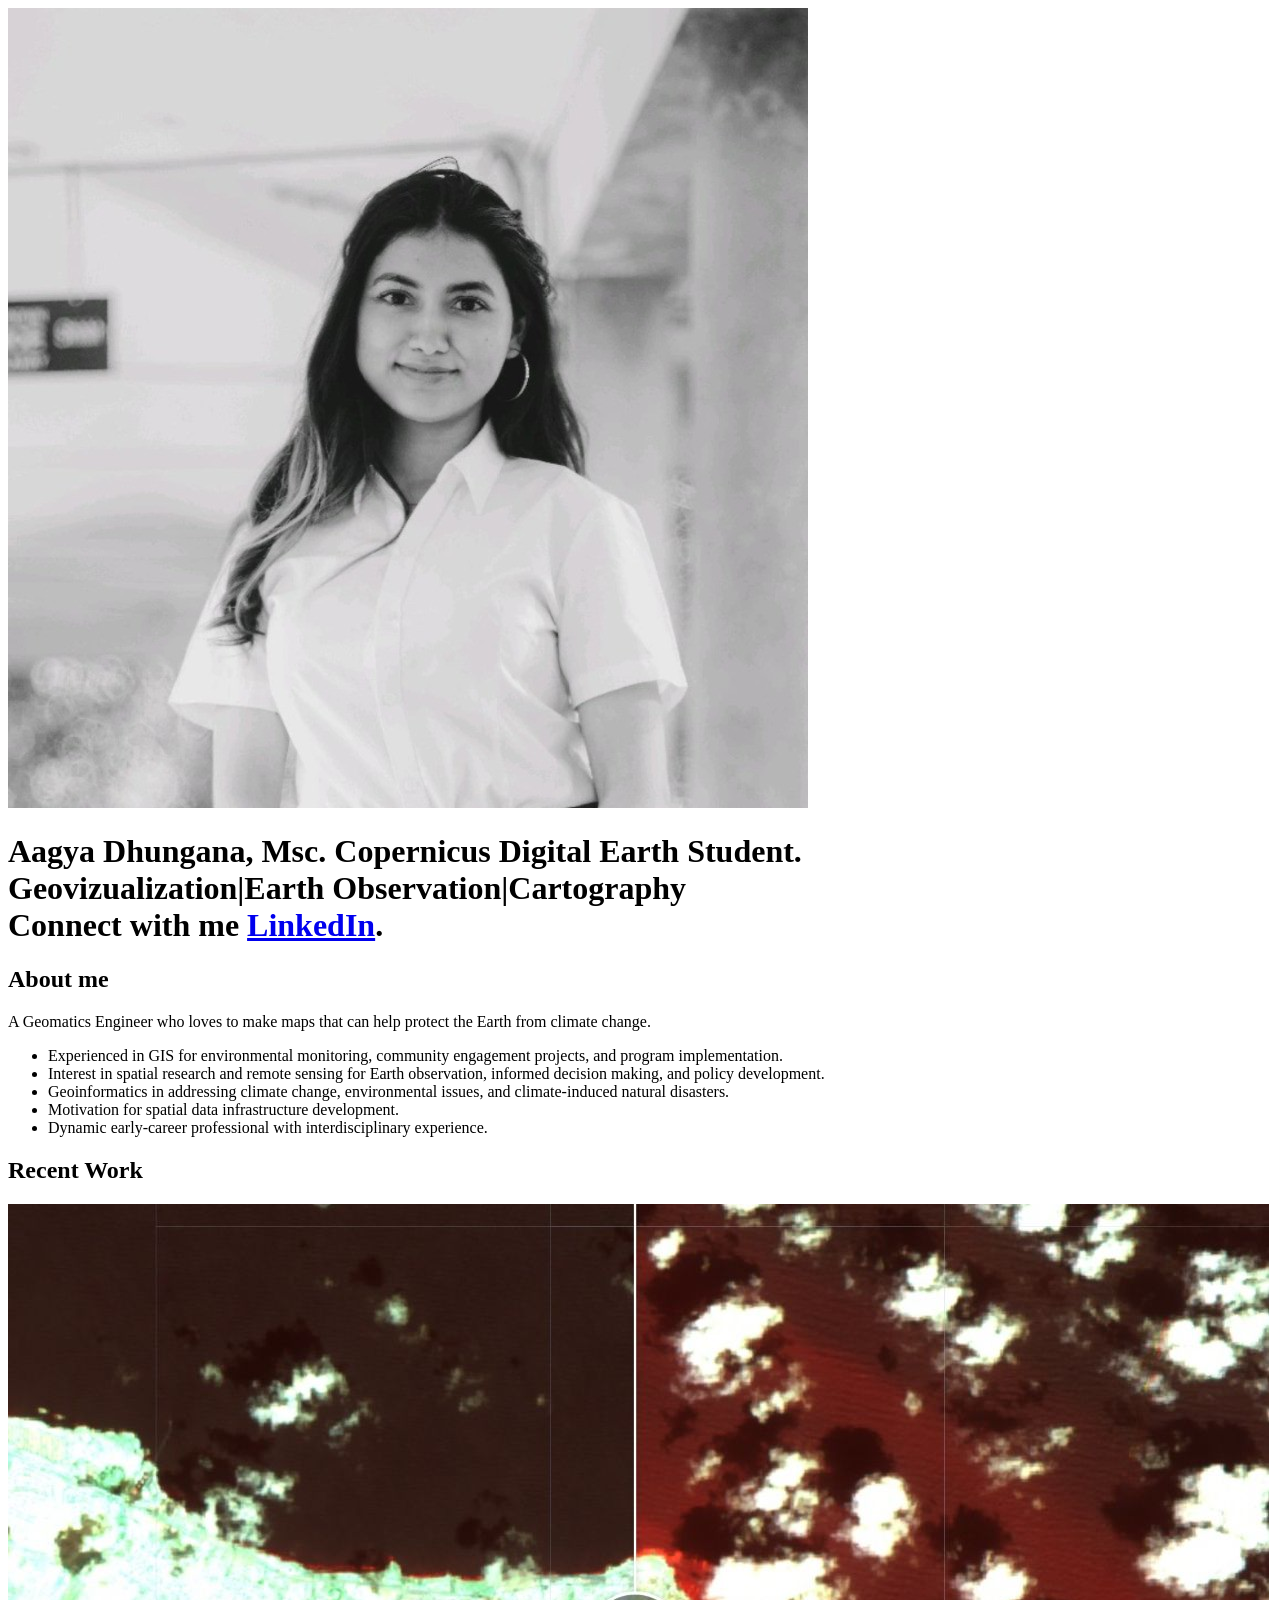
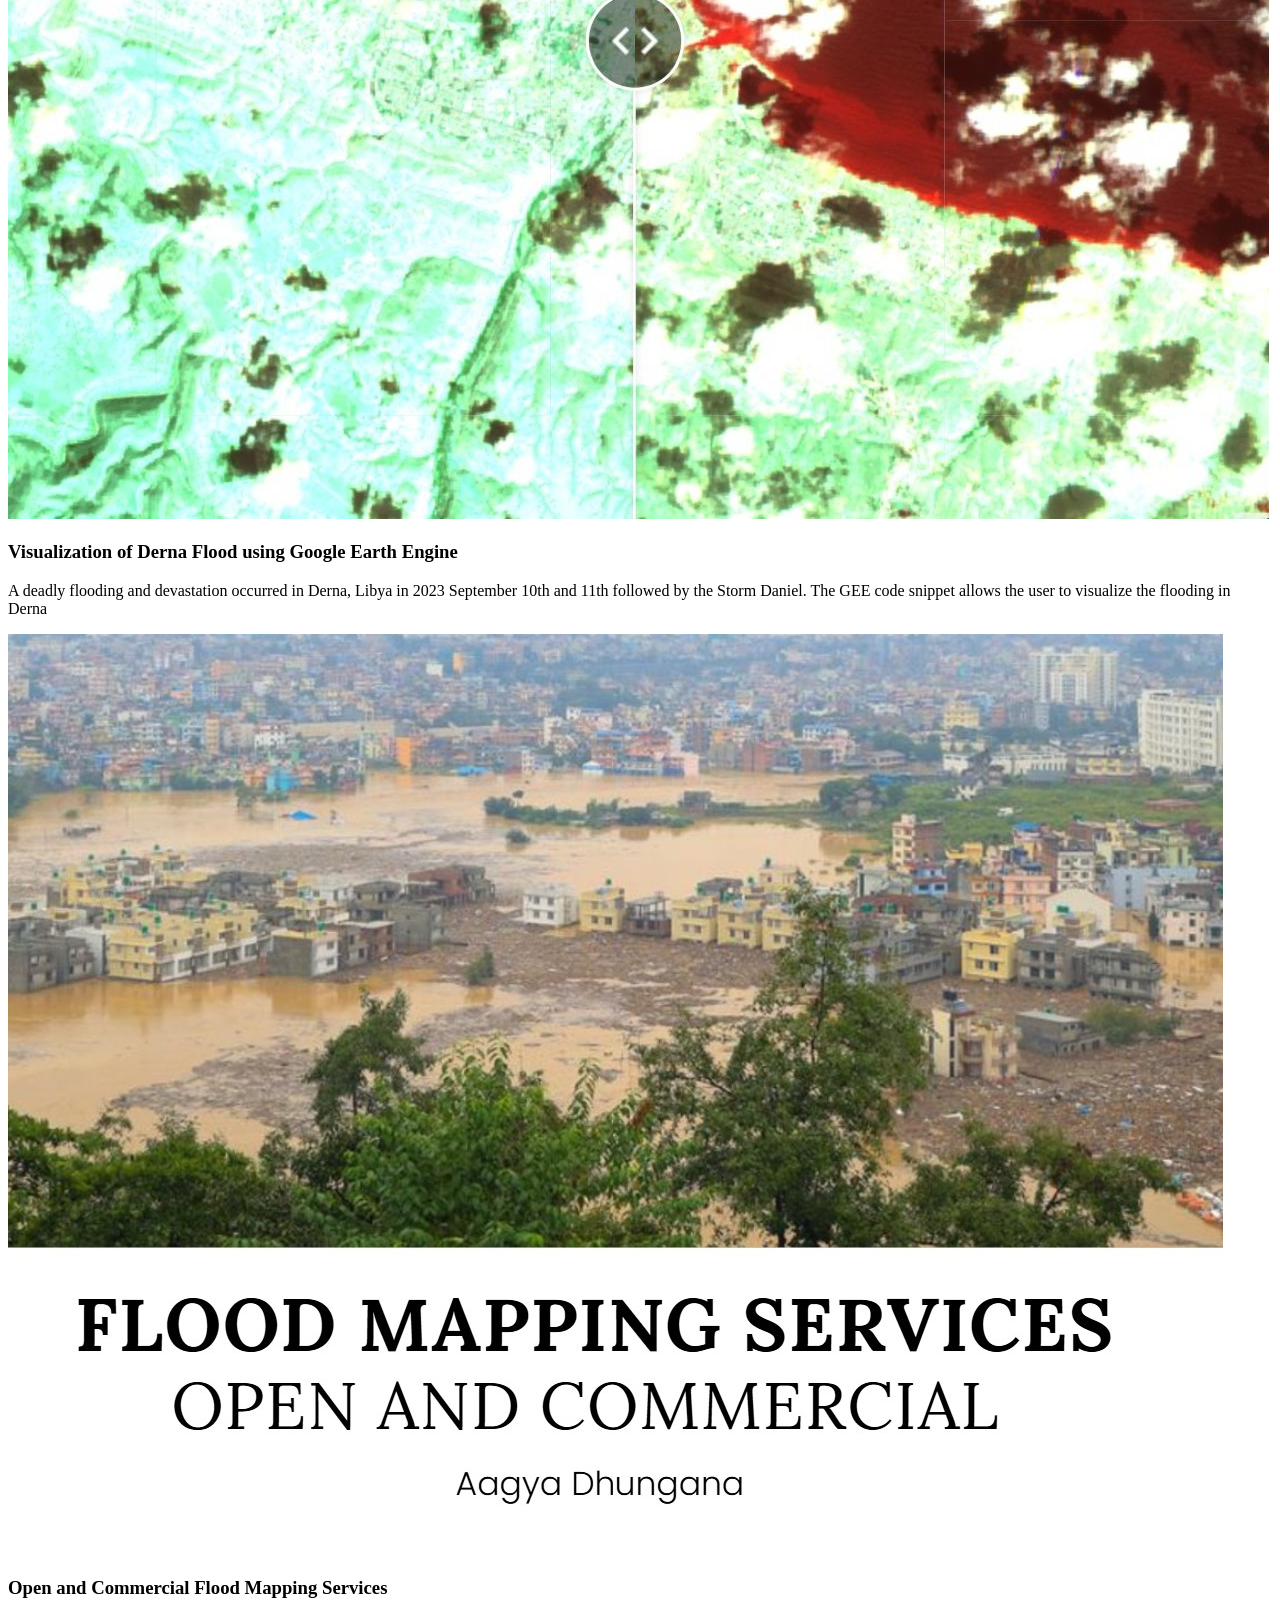
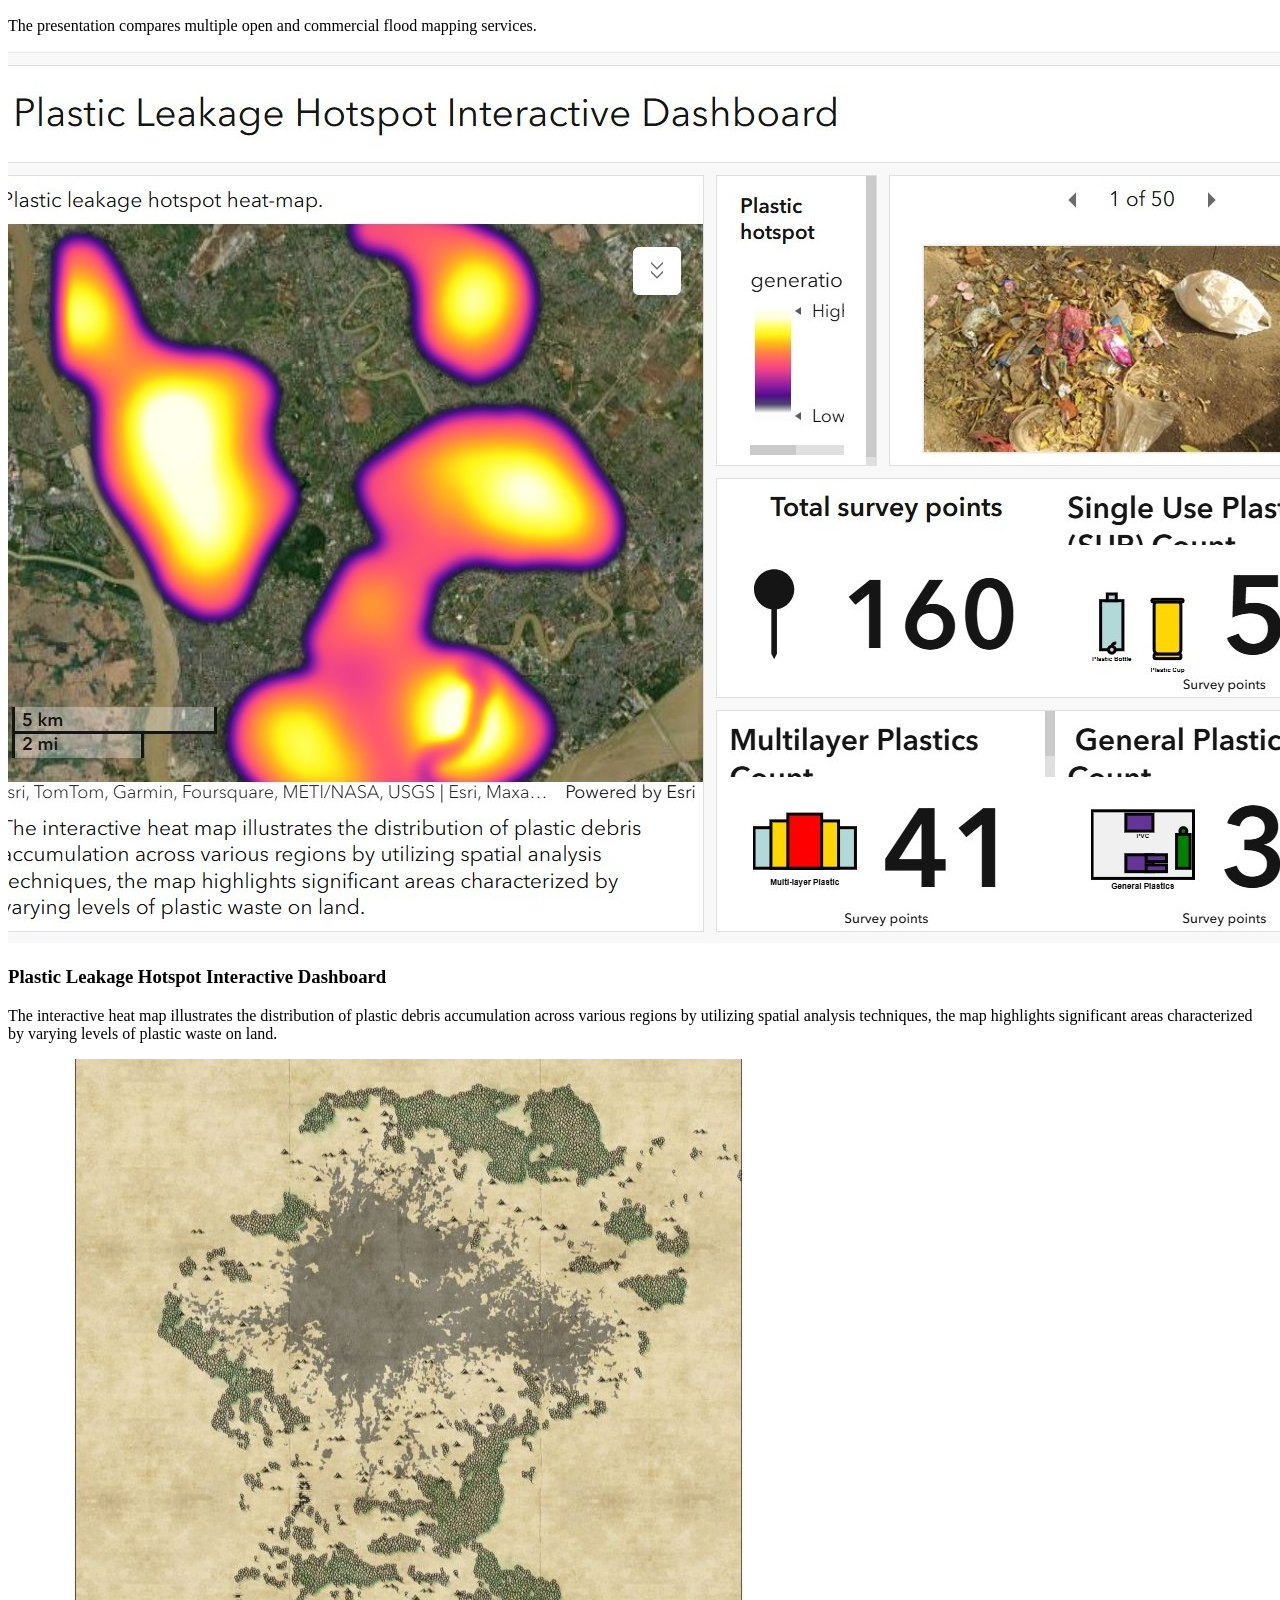
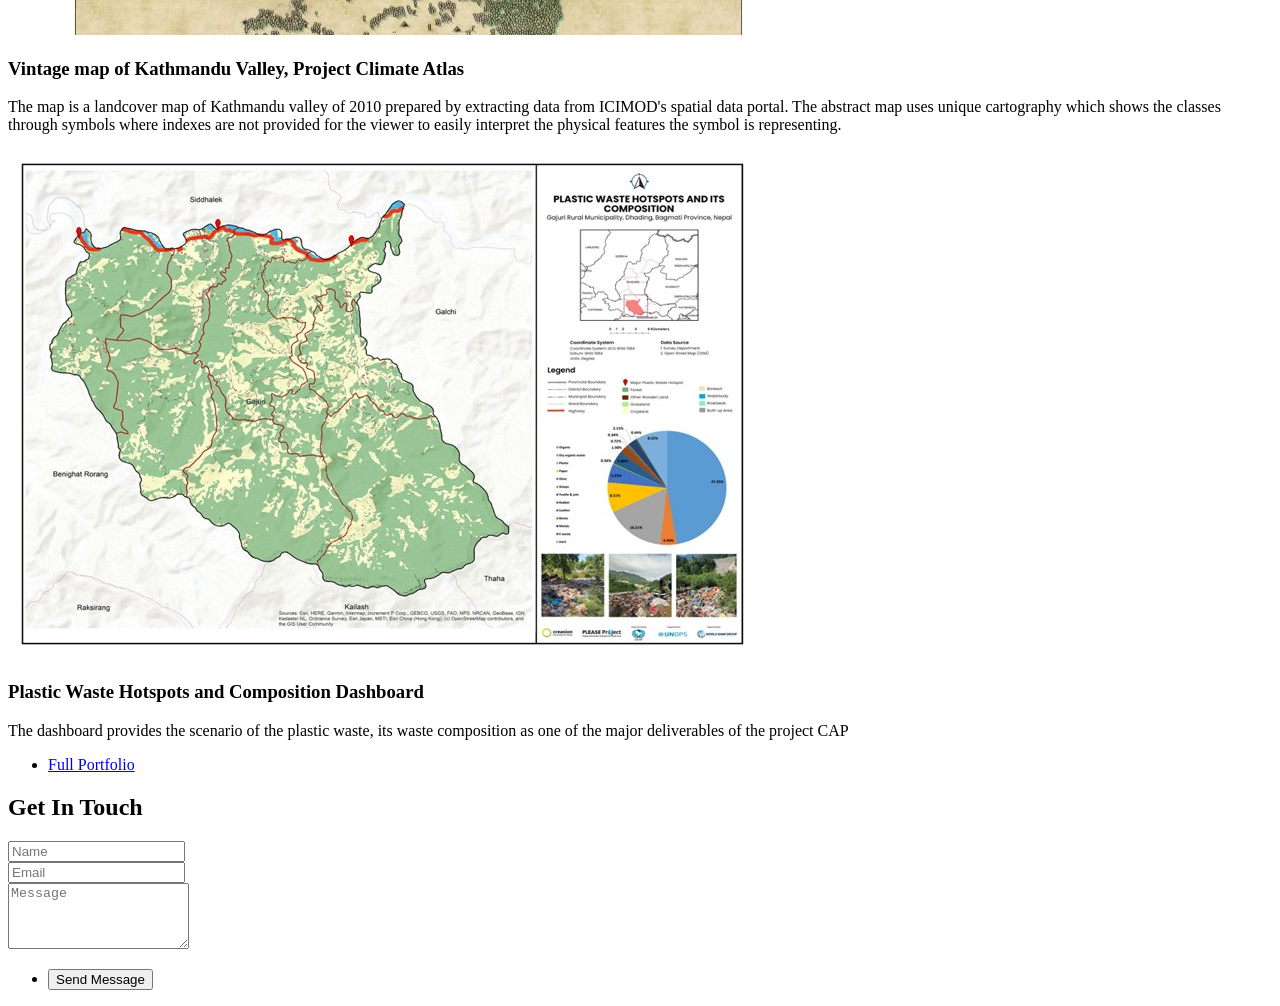
==== index.html @ 2b8caa98 "Add files via upload Initial Commit" ====
<!DOCTYPE HTML>
<!--
	Strata by HTML5 UP
	html5up.net | @ajlkn
	Free for personal and commercial use under the CCA 3.0 license (html5up.net/license)
-->
<html>
	<head>
		<title>Aagya Dhungana Portfolio</title>
		<meta charset="utf-8" />
		<meta name="viewport" content="width=device-width, initial-scale=1, user-scalable=no" />
		<link rel="stylesheet" href="assets/css/main.css" />
	</head>
	<body class="is-preload">

		<!-- Header -->
			<header id="header">
				<div class="inner">
					<a href="#" class="image avatar"><img src="images/aagya_photo_linkedin.jpg" alt="" /></a>
					<h1><strong>Aagya Dhungana</strong>, Msc. Copernicus Digital Earth Student.   <br />
					 Geovizualization|Earth Observation|Cartography                 <br />
					Connect with me <a href="https://www.linkedin.com/in/aagya-dhungana/"> LinkedIn</a>.</h1>
				</div>
			</header>

		<!-- Main -->
			<div id="main">

				<!-- One -->
					<section id="one">
						<header class="major">
							<h2>About me<br />
							  </h2>
						</header>
						<p>
    A Geomatics Engineer who loves to make maps that can help protect the Earth from climate change.
  </p>
  <ul>
    <li>Experienced in GIS for environmental monitoring, community engagement projects, and program implementation.</li>
    <li>Interest in spatial research and remote sensing for Earth observation, informed decision making, and policy development.</li>
    <li>Geoinformatics in addressing climate change, environmental issues, and climate-induced natural disasters.</li>
    <li>Motivation for spatial data infrastructure development.</li>
    <li>Dynamic early-career professional with interdisciplinary experience.</li>
  </ul>
					</section>

				<!-- Two -->
					<section id="two">
						<h2>Recent Work</h2>
						<div class="row">
							 <article class="col-6 col-12-xsmall work-item">
      <a href="https://aagyadh.users.earthengine.app/view/derna-flood"
         target="_blank"
         rel="noopener noreferrer"
         class="work-link">

        <img src="images/Derna.jpg" alt="Derna Flood Visualization"
             class="image fit thumb" />
</a>
								<h3>Visualization of Derna Flood using Google Earth Engine</h3>
								<p>A deadly flooding and devastation occurred in Derna, Libya in 2023 September 10th and
11th followed by the Storm Daniel. The GEE code snippet allows the user to visualize the 
flooding in Derna</p>
							</article>
							<article class="col-6 col-12-xsmall work-item">
								<a href="https://plusacat-my.sharepoint.com/:p:/r/personal/aagya_dhungana_stud_plus_ac_at/Documents/Presentation.pptx?d=w481ae1ea2d694575a226fa744e203f29&csf=1&web=1&e=TSlYCW"
         target="_blank"
         rel="noopener noreferrer"
         class="work-link">

        <img src="images/Flood_map.jpg" alt="Derna Flood Visualization"
             class="image fit thumb" />
</a>
								<h3>Open and Commercial Flood Mapping Services</h3>
								<p>The presentation compares multiple open and commercial flood mapping services.</p>
							</article>
							<article class="col-6 col-12-xsmall work-item">
								<a href="https://www.arcgis.com/apps/dashboards/e82f44261aa148168b314feda579a52e"
         target="_blank"
         rel="noopener noreferrer"
         class="work-link">

        <img src="images/PW_dashboard.jpg" alt="Derna Flood Visualization"
             class="image fit thumb" />
</a>
								<h3>Plastic Leakage Hotspot Interactive Dashboard</h3>
								<p>The interactive heat map illustrates the distribution of plastic debris accumulation across various regions by utilizing spatial analysis techniques, the map highlights significant areas characterized by varying levels of plastic waste on land.</p>
							</article>
							<article class="col-6 col-12-xsmall work-item">
								<a href="https://www.urfieldlab.com/UR2024/vintage-map-of-kathmandu-valley-project-climate-atlas"
         target="_blank"
         rel="noopener noreferrer"
         class="work-link">

        <img src="images/Vintage_map.jpg" alt="Derna Flood Visualization"
             class="image fit thumb" />
</a>
								<h3>Vintage map of Kathmandu Valley, Project Climate Atlas</h3>
								<p>The map is a landcover map of Kathmandu valley of 2010 prepared by extracting data from ICIMOD's spatial data portal. The abstract map uses unique cartography which shows the classes through symbols where indexes are not provided for the viewer to easily interpret the physical features the symbol is representing.</p>
						</article>
							<article class="col-6 col-12-xsmall work-item">
								<a href="https://projectcap.creasion.org/real-time-data"
         target="_blank"
         rel="noopener noreferrer"
         class="work-link">

        <img src="images/Plasticwaste_map.jpg" alt="Derna Flood Visualization"
             class="image fit thumb" />
</a>
								<h3>Plastic Waste Hotspots and Composition Dashboard</h3>
								<p>The dashboard provides the scenario of the plastic waste, its waste composition as one of the major deliverables of the project CAP</p>
							</article>
						</div>
						<ul class="actions">
							<li><a href="#" class="button">Full Portfolio</a></li>
						</ul>
					</section>

				<!-- Three -->
					<section id="three">
						<h2>Get In Touch</h2>
						<p></p>
						<div class="row">
							<div class="col-8 col-12-small">
								<form method="post" action="#">
									<div class="row gtr-uniform gtr-50">
										<div class="col-6 col-12-xsmall"><input type="text" name="name" id="name" placeholder="Name" /></div>
										<div class="col-6 col-12-xsmall"><input type="email" name="email" id="email" placeholder="Email" /></div>
										<div class="col-12"><textarea name="message" id="message" placeholder="Message" rows="4"></textarea></div>
									</div>
								</form>
								<ul class="actions">
									<li><input type="submit" value="Send Message" /></li>
								</ul>
							</div>
							<!--<div class="col-4 col-12-small">
								<ul class="labeled-icons">
									<li>
										<h3 class="icon solid fa-home"><span class="label">Address</span></h3>
										1234 Somewhere Rd.<br />
										Nashville, TN 00000<br />
										United States
									</li>
									<li>
										<h3 class="icon solid fa-mobile-alt"><span class="label">Phone</span></h3>
										000-000-0000
									</li>
									<li>
										<h3 class="icon solid fa-envelope"><span class="label">Email</span></h3>
										<a href="#">hello@untitled.tld</a>
									</li>
								</ul>
							</div>-->
						</div>
					</section>

				<!-- Four -->
				<!--
					<section id="four">
						<h2>Elements</h2>

						<section>
							<h4>Text</h4>
							<p>This is <b>bold</b> and this is <strong>strong</strong>. This is <i>italic</i> and this is <em>emphasized</em>.
							This is <sup>superscript</sup> text and this is <sub>subscript</sub> text.
							This is <u>underlined</u> and this is code: <code>for (;;) { ... }</code>. Finally, <a href="#">this is a link</a>.</p>
							<hr />
							<header>
								<h4>Heading with a Subtitle</h4>
								<p>Lorem ipsum dolor sit amet nullam id egestas urna aliquam</p>
							</header>
							<p>Nunc lacinia ante nunc ac lobortis. Interdum adipiscing gravida odio porttitor sem non mi integer non faucibus ornare mi ut ante amet placerat aliquet. Volutpat eu sed ante lacinia sapien lorem accumsan varius montes viverra nibh in adipiscing blandit tempus accumsan.</p>
							<header>
								<h5>Heading with a Subtitle</h5>
								<p>Lorem ipsum dolor sit amet nullam id egestas urna aliquam</p>
							</header>
							<p>Nunc lacinia ante nunc ac lobortis. Interdum adipiscing gravida odio porttitor sem non mi integer non faucibus ornare mi ut ante amet placerat aliquet. Volutpat eu sed ante lacinia sapien lorem accumsan varius montes viverra nibh in adipiscing blandit tempus accumsan.</p>
							<hr />
							<h2>Heading Level 2</h2>
							<h3>Heading Level 3</h3>
							<h4>Heading Level 4</h4>
							<h5>Heading Level 5</h5>
							<h6>Heading Level 6</h6>
							<hr />
							<h5>Blockquote</h5>
							<blockquote>Fringilla nisl. Donec accumsan interdum nisi, quis tincidunt felis sagittis eget tempus euismod. Vestibulum ante ipsum primis in faucibus vestibulum. Blandit adipiscing eu felis iaculis volutpat ac adipiscing accumsan faucibus. Vestibulum ante ipsum primis in faucibus lorem ipsum dolor sit amet nullam adipiscing eu felis.</blockquote>
							<h5>Preformatted</h5>
							<pre><code>i = 0;

while (!deck.isInOrder()) {
print 'Iteration ' + i;
deck.shuffle();
i++;
}

print 'It took ' + i + ' iterations to sort the deck.';</code></pre>
						</section>

						<section>
							<h4>Lists</h4>
							<div class="row">
								<div class="col-6 col-12-xsmall">
									<h5>Unordered</h5>
									<ul>
										<li>Dolor pulvinar etiam magna etiam.</li>
										<li>Sagittis adipiscing lorem eleifend.</li>
										<li>Felis enim feugiat dolore viverra.</li>
									</ul>
									<h5>Alternate</h5>
									<ul class="alt">
										<li>Dolor pulvinar etiam magna etiam.</li>
										<li>Sagittis adipiscing lorem eleifend.</li>
										<li>Felis enim feugiat dolore viverra.</li>
									</ul>
								</div>
								<div class="col-6 col-12-xsmall">
									<h5>Ordered</h5>
									<ol>
										<li>Dolor pulvinar etiam magna etiam.</li>
										<li>Etiam vel felis at lorem sed viverra.</li>
										<li>Felis enim feugiat dolore viverra.</li>
										<li>Dolor pulvinar etiam magna etiam.</li>
										<li>Etiam vel felis at lorem sed viverra.</li>
										<li>Felis enim feugiat dolore viverra.</li>
									</ol>
									<h5>Icons</h5>
									<ul class="icons">
										<li><a href="#" class="icon brands fa-twitter"><span class="label">Twitter</span></a></li>
										<li><a href="#" class="icon brands fa-facebook-f"><span class="label">Facebook</span></a></li>
										<li><a href="#" class="icon brands fa-instagram"><span class="label">Instagram</span></a></li>
										<li><a href="#" class="icon brands fa-github"><span class="label">Github</span></a></li>
										<li><a href="#" class="icon brands fa-dribbble"><span class="label">Dribbble</span></a></li>
										<li><a href="#" class="icon brands fa-tumblr"><span class="label">Tumblr</span></a></li>
									</ul>
								</div>
							</div>
							<h5>Actions</h5>
							<ul class="actions">
								<li><a href="#" class="button primary">Default</a></li>
								<li><a href="#" class="button">Default</a></li>
							</ul>
							<ul class="actions small">
								<li><a href="#" class="button primary small">Small</a></li>
								<li><a href="#" class="button small">Small</a></li>
							</ul>
							<div class="row">
								<div class="col-6 col-12-small">
									<ul class="actions stacked">
										<li><a href="#" class="button primary">Default</a></li>
										<li><a href="#" class="button">Default</a></li>
									</ul>
								</div>
								<div class="col-6 col-12-small">
									<ul class="actions stacked">
										<li><a href="#" class="button primary small">Small</a></li>
										<li><a href="#" class="button small">Small</a></li>
									</ul>
								</div>
								<div class="col-6 col-12-small">
									<ul class="actions stacked">
										<li><a href="#" class="button primary fit">Default</a></li>
										<li><a href="#" class="button fit">Default</a></li>
									</ul>
								</div>
								<div class="col-6 col-12-small">
									<ul class="actions stacked">
										<li><a href="#" class="button primary small fit">Small</a></li>
										<li><a href="#" class="button small fit">Small</a></li>
									</ul>
								</div>
							</div>
						</section>

						<section>
							<h4>Table</h4>
							<h5>Default</h5>
							<div class="table-wrapper">
								<table>
									<thead>
										<tr>
											<th>Name</th>
											<th>Description</th>
											<th>Price</th>
										</tr>
									</thead>
									<tbody>
										<tr>
											<td>Item One</td>
											<td>Ante turpis integer aliquet porttitor.</td>
											<td>29.99</td>
										</tr>
										<tr>
											<td>Item Two</td>
											<td>Vis ac commodo adipiscing arcu aliquet.</td>
											<td>19.99</td>
										</tr>
										<tr>
											<td>Item Three</td>
											<td> Morbi faucibus arcu accumsan lorem.</td>
											<td>29.99</td>
										</tr>
										<tr>
											<td>Item Four</td>
											<td>Vitae integer tempus condimentum.</td>
											<td>19.99</td>
										</tr>
										<tr>
											<td>Item Five</td>
											<td>Ante turpis integer aliquet porttitor.</td>
											<td>29.99</td>
										</tr>
									</tbody>
									<tfoot>
										<tr>
											<td colspan="2"></td>
											<td>100.00</td>
										</tr>
									</tfoot>
								</table>
							</div>

							<h5>Alternate</h5>
							<div class="table-wrapper">
								<table class="alt">
									<thead>
										<tr>
											<th>Name</th>
											<th>Description</th>
											<th>Price</th>
										</tr>
									</thead>
									<tbody>
										<tr>
											<td>Item One</td>
											<td>Ante turpis integer aliquet porttitor.</td>
											<td>29.99</td>
										</tr>
										<tr>
											<td>Item Two</td>
											<td>Vis ac commodo adipiscing arcu aliquet.</td>
											<td>19.99</td>
										</tr>
										<tr>
											<td>Item Three</td>
											<td> Morbi faucibus arcu accumsan lorem.</td>
											<td>29.99</td>
										</tr>
										<tr>
											<td>Item Four</td>
											<td>Vitae integer tempus condimentum.</td>
											<td>19.99</td>
										</tr>
										<tr>
											<td>Item Five</td>
											<td>Ante turpis integer aliquet porttitor.</td>
											<td>29.99</td>
										</tr>
									</tbody>
									<tfoot>
										<tr>
											<td colspan="2"></td>
											<td>100.00</td>
										</tr>
									</tfoot>
								</table>
							</div>
						</section>

						<section>
							<h4>Buttons</h4>
							<ul class="actions">
								<li><a href="#" class="button primary">Primary</a></li>
								<li><a href="#" class="button">Default</a></li>
							</ul>
							<ul class="actions">
								<li><a href="#" class="button large">Large</a></li>
								<li><a href="#" class="button">Default</a></li>
								<li><a href="#" class="button small">Small</a></li>
							</ul>
							<ul class="actions fit">
								<li><a href="#" class="button primary fit">Fit</a></li>
								<li><a href="#" class="button fit">Fit</a></li>
							</ul>
							<ul class="actions fit small">
								<li><a href="#" class="button primary fit small">Fit + Small</a></li>
								<li><a href="#" class="button fit small">Fit + Small</a></li>
							</ul>
							<ul class="actions">
								<li><a href="#" class="button primary icon solid fa-download">Icon</a></li>
								<li><a href="#" class="button icon solid fa-download">Icon</a></li>
							</ul>
							<ul class="actions">
								<li><span class="button primary disabled">Primary</span></li>
								<li><span class="button disabled">Default</span></li>
							</ul>
						</section>

						<section>
							<h4>Form</h4>
							<form method="post" action="#">
								<div class="row gtr-uniform gtr-50">
									<div class="col-6 col-12-xsmall">
										<input type="text" name="demo-name" id="demo-name" value="" placeholder="Name" />
									</div>
									<div class="col-6 col-12-xsmall">
										<input type="email" name="demo-email" id="demo-email" value="" placeholder="Email" />
									</div>
									<div class="col-12">
										<select name="demo-category" id="demo-category">
											<option value="">- Category -</option>
											<option value="1">Manufacturing</option>
											<option value="1">Shipping</option>
											<option value="1">Administration</option>
											<option value="1">Human Resources</option>
										</select>
									</div>
									<div class="col-4 col-12-small">
										<input type="radio" id="demo-priority-low" name="demo-priority" checked>
										<label for="demo-priority-low">Low Priority</label>
									</div>
									<div class="col-4 col-12-small">
										<input type="radio" id="demo-priority-normal" name="demo-priority">
										<label for="demo-priority-normal">Normal Priority</label>
									</div>
									<div class="col-4 col-12-small">
										<input type="radio" id="demo-priority-high" name="demo-priority">
										<label for="demo-priority-high">High Priority</label>
									</div>
									<div class="col-6 col-12-small">
										<input type="checkbox" id="demo-copy" name="demo-copy">
										<label for="demo-copy">Email me a copy of this message</label>
									</div>
									<div class="col-6 col-12-small">
										<input type="checkbox" id="demo-human" name="demo-human" checked>
										<label for="demo-human">I am a human and not a robot</label>
									</div>
									<div class="col-12">
										<textarea name="demo-message" id="demo-message" placeholder="Enter your message" rows="6"></textarea>
									</div>
									<div class="col-12">
										<ul class="actions">
											<li><input type="submit" value="Send Message" class="primary" /></li>
											<li><input type="reset" value="Reset" /></li>
										</ul>
									</div>
								</div>
							</form>
						</section>

						<section>
							<h4>Image</h4>
							<h5>Fit</h5>
							<div class="box alt">
								<div class="row gtr-50 gtr-uniform">
									<div class="col-12"><span class="image fit"><img src="images/fulls/05.jpg" alt="" /></span></div>
									<div class="col-4"><span class="image fit"><img src="images/thumbs/01.jpg" alt="" /></span></div>
									<div class="col-4"><span class="image fit"><img src="images/thumbs/02.jpg" alt="" /></span></div>
									<div class="col-4"><span class="image fit"><img src="images/thumbs/03.jpg" alt="" /></span></div>
									<div class="col-4"><span class="image fit"><img src="images/thumbs/04.jpg" alt="" /></span></div>
									<div class="col-4"><span class="image fit"><img src="images/thumbs/05.jpg" alt="" /></span></div>
									<div class="col-4"><span class="image fit"><img src="images/thumbs/06.jpg" alt="" /></span></div>
									<div class="col-4"><span class="image fit"><img src="images/thumbs/03.jpg" alt="" /></span></div>
									<div class="col-4"><span class="image fit"><img src="images/thumbs/02.jpg" alt="" /></span></div>
									<div class="col-4"><span class="image fit"><img src="images/thumbs/01.jpg" alt="" /></span></div>
								</div>
							</div>
							<h5>Left &amp; Right</h5>
							<p><span class="image left"><img src="images/avatar.jpg" alt="" /></span>Fringilla nisl. Donec accumsan interdum nisi, quis tincidunt felis sagittis eget. tempus euismod. Vestibulum ante ipsum primis in faucibus vestibulum. Blandit adipiscing eu felis iaculis volutpat ac adipiscing accumsan eu faucibus. Integer ac pellentesque praesent tincidunt felis sagittis eget. tempus euismod. Vestibulum ante ipsum primis in faucibus vestibulum. Blandit adipiscing eu felis iaculis volutpat ac adipiscing accumsan eu faucibus. Integer ac pellentesque praesent. Donec accumsan interdum nisi, quis tincidunt felis sagittis eget. tempus euismod. Vestibulum ante ipsum primis in faucibus vestibulum. Blandit adipiscing eu felis iaculis volutpat ac adipiscing accumsan eu faucibus. Integer ac pellentesque praesent tincidunt felis sagittis eget. tempus euismod. Vestibulum ante ipsum primis in faucibus vestibulum. Blandit adipiscing eu felis iaculis volutpat ac adipiscing accumsan eu faucibus. Integer ac pellentesque praesent.</p>
							<p><span class="image right"><img src="images/avatar.jpg" alt="" /></span>Fringilla nisl. Donec accumsan interdum nisi, quis tincidunt felis sagittis eget. tempus euismod. Vestibulum ante ipsum primis in faucibus vestibulum. Blandit adipiscing eu felis iaculis volutpat ac adipiscing accumsan eu faucibus. Integer ac pellentesque praesent tincidunt felis sagittis eget. tempus euismod. Vestibulum ante ipsum primis in faucibus vestibulum. Blandit adipiscing eu felis iaculis volutpat ac adipiscing accumsan eu faucibus. Integer ac pellentesque praesent. Donec accumsan interdum nisi, quis tincidunt felis sagittis eget. tempus euismod. Vestibulum ante ipsum primis in faucibus vestibulum. Blandit adipiscing eu felis iaculis volutpat ac adipiscing accumsan eu faucibus. Integer ac pellentesque praesent tincidunt felis sagittis eget. tempus euismod. Vestibulum ante ipsum primis in faucibus vestibulum. Blandit adipiscing eu felis iaculis volutpat ac adipiscing accumsan eu faucibus. Integer ac pellentesque praesent.</p>
						</section>

					</section>
				-->

			</div>

		<!-- Footer 
			<footer id="footer">
				<div class="inner">
					<ul class="icons">
						<li><a href="#" class="icon brands fa-twitter"><span class="label">Twitter</span></a></li>
						<li><a href="#" class="icon brands fa-github"><span class="label">Github</span></a></li>
						<li><a href="#" class="icon brands fa-dribbble"><span class="label">Dribbble</span></a></li>
						<li><a href="#" class="icon solid fa-envelope"><span class="label">Email</span></a></li>
					</ul>
					<ul class="copyright">
						<li>&copy; Untitled</li><li>Design: <a href="http://html5up.net">HTML5 UP</a></li>
					</ul>
				</div>
			</footer>-->

		<!-- Scripts 
			<script src="assets/js/jquery.min.js"></script>
			<script src="assets/js/jquery.poptrox.min.js"></script>
			<script src="assets/js/browser.min.js"></script>
			<script src="assets/js/breakpoints.min.js"></script>
			<script src="assets/js/util.js"></script>
			<script src="assets/js/main.js"></script>-->

	</body>
</html>
---- assets/css/main.css ----
@import url("fontawesome-all.min.css");
@import url("https://fonts.googleapis.com/css?family=Source+Sans+Pro:400,400italic");

/*
	Strata by HTML5 UP
	html5up.net | @ajlkn
	Free for personal and commercial use under the CCA 3.0 license (html5up.net/license)
*/

html, body, div, span, applet, object,
iframe, h1, h2, h3, h4, h5, h6, p, blockquote,
pre, a, abbr, acronym, address, big, cite,
code, del, dfn, em, img, ins, kbd, q, s, samp,
small, strike, strong, sub, sup, tt, var, b,
u, i, center, dl, dt, dd, ol, ul, li, fieldset,
form, label, legend, table, caption, tbody,
tfoot, thead, tr, th, td, article, aside,
canvas, details, embed, figure, figcaption,
footer, header, hgroup, menu, nav, output, ruby,
section, summary, time, mark, audio, video {
	margin: 0;
	padding: 0;
	border: 0;
	font-size: 100%;
	font: inherit;
	vertical-align: baseline;}

article, aside, details, figcaption, figure,
footer, header, hgroup, menu, nav, section {
	display: block;}

body {
	line-height: 1;
}

ol, ul {
	list-style: none;
}

blockquote, q {
	quotes: none;
}

	blockquote:before, blockquote:after, q:before, q:after {
		content: '';
		content: none;
	}

table {
	border-collapse: collapse;
	border-spacing: 0;
}

body {
	-webkit-text-size-adjust: none;
}

mark {
	background-color: transparent;
	color: inherit;
}

input::-moz-focus-inner {
	border: 0;
	padding: 0;
}

input, select, textarea {
	-moz-appearance: none;
	-webkit-appearance: none;
	-ms-appearance: none;
	appearance: none;
}

/* Basic */

	html {
		box-sizing: border-box;
	}

	*, *:before, *:after {
		box-sizing: inherit;
	}

	body {
		background: #fff;
	}

		body.is-preload *, body.is-preload *:before, body.is-preload *:after {
			-moz-animation: none !important;
			-webkit-animation: none !important;
			-ms-animation: none !important;
			animation: none !important;
			-moz-transition: none !important;
			-webkit-transition: none !important;
			-ms-transition: none !important;
			transition: none !important;
		}

	body, input, select, textarea {
		color: #a2a2a2;
		font-family: "Source Sans Pro", Helvetica, sans-serif;
		font-size: 16pt;
		font-weight: 400;
		line-height: 1.75em;
	}

	a {
		-moz-transition: color 0.2s ease-in-out, border-color 0.2s ease-in-out;
		-webkit-transition: color 0.2s ease-in-out, border-color 0.2s ease-in-out;
		-ms-transition: color 0.2s ease-in-out, border-color 0.2s ease-in-out;
		transition: color 0.2s ease-in-out, border-color 0.2s ease-in-out;
		border-bottom: dotted 1px;
		color: #49bf9d;
		text-decoration: none;
	}

		a:hover {
			border-bottom-color: transparent;
			color: #49bf9d !important;
			text-decoration: none;
		}

	strong, b {
		color: #787878;
		font-weight: 400;
	}

	em, i {
		font-style: italic;
	}

	p {
		margin: 0 0 2em 0;
	}

	h1, h2, h3, h4, h5, h6 {
		color: #787878;
		font-weight: 400;
		line-height: 1em;
		margin: 0 0 1em 0;
	}

		h1 a, h2 a, h3 a, h4 a, h5 a, h6 a {
			color: inherit;
			text-decoration: none;
		}

	h1 {
		font-size: 2em;
		line-height: 1.5em;
	}

	h2 {
		font-size: 1.5em;
		line-height: 1.5em;
	}

	h3 {
		font-size: 1.25em;
		line-height: 1.5em;
	}

	h4 {
		font-size: 1.1em;
		line-height: 1.5em;
	}

	h5 {
		font-size: 0.9em;
		line-height: 1.5em;
	}

	h6 {
		font-size: 0.7em;
		line-height: 1.5em;
	}

	sub {
		font-size: 0.8em;
		position: relative;
		top: 0.5em;
	}

	sup {
		font-size: 0.8em;
		position: relative;
		top: -0.5em;
	}

	hr {
		border: 0;
		border-bottom: solid 2px #efefef;
		margin: 2em 0;
	}

		hr.major {
			margin: 3em 0;
		}

	blockquote {
		border-left: solid 6px #efefef;
		font-style: italic;
		margin: 0 0 2em 0;
		padding: 0.5em 0 0.5em 1.5em;
	}

	code {
		background: #f7f7f7;
		border-radius: 0.35em;
		border: solid 2px #efefef;
		font-family: "Courier New", monospace;
		font-size: 0.9em;
		margin: 0 0.25em;
		padding: 0.25em 0.65em;
	}

	pre {
		-webkit-overflow-scrolling: touch;
		font-family: "Courier New", monospace;
		font-size: 0.9em;
		margin: 0 0 2em 0;
	}

		pre code {
			display: block;
			line-height: 1.75em;
			padding: 1em 1.5em;
			overflow-x: auto;
		}

	.align-left {
		text-align: left;
	}

	.align-center {
		text-align: center;
	}

	.align-right {
		text-align: right;
	}

/* Container */

	.container {
		margin: 0 auto;
		max-width: calc(100% - 4em);
		width: 100%;
	}

		.container.xsmall {
			width: 25%;
		}

		.container.small {
			width: 50%;
		}

		.container.medium {
			width: 75%;
		}

		.container.large {
			width: 125%;
		}

		.container.xlarge {
			width: 150%;
		}

		.container.max {
			width: 100%;
		}

		@media screen and (max-width: 980px) {

			.container {
				width: 100% !important;
				max-width: 100% !important;
			}

		}

		@media screen and (max-width: 480px) {

			.container {
				max-width: calc(100% - 3em);
			}

		}

/* Row */

	.row {
		display: flex;
		flex-wrap: wrap;
		box-sizing: border-box;
		align-items: stretch;
	}

		.row > * {
			box-sizing: border-box;
		}

		.row.gtr-uniform > * > :last-child {
			margin-bottom: 0;
		}

		.row.aln-left {
			justify-content: flex-start;
		}

		.row.aln-center {
			justify-content: center;
		}

		.row.aln-right {
			justify-content: flex-end;
		}

		.row.aln-top {
			align-items: flex-start;
		}

		.row.aln-middle {
			align-items: center;
		}

		.row.aln-bottom {
			align-items: flex-end;
		}

		.row > .imp {
			order: -1;
		}

		.row > .col-1 {
			width: 8.33333%;
		}

		.row > .off-1 {
			margin-left: 8.33333%;
		}

		.row > .col-2 {
			width: 16.66667%;
		}

		.row > .off-2 {
			margin-left: 16.66667%;
		}

		.row > .col-3 {
			width: 25%;
		}

		.row > .off-3 {
			margin-left: 25%;
		}

		.row > .col-4 {
			width: 33.33333%;
		}

		.row > .off-4 {
			margin-left: 33.33333%;
		}

		.row > .col-5 {
			width: 41.66667%;
		}

		.row > .off-5 {
			margin-left: 41.66667%;
		}

		.row > .col-6 {
			width: 50%;
		}

		.row > .off-6 {
			margin-left: 50%;
		}

		.row > .col-7 {
			width: 58.33333%;
		}

		.row > .off-7 {
			margin-left: 58.33333%;
		}

		.row > .col-8 {
			width: 66.66667%;
		}

		.row > .off-8 {
			margin-left: 66.66667%;
		}

		.row > .col-9 {
			width: 75%;
		}

		.row > .off-9 {
			margin-left: 75%;
		}

		.row > .col-10 {
			width: 83.33333%;
		}

		.row > .off-10 {
			margin-left: 83.33333%;
		}

		.row > .col-11 {
			width: 91.66667%;
		}

		.row > .off-11 {
			margin-left: 91.66667%;
		}

		.row > .col-12 {
			width: 100%;
		}

		.row > .off-12 {
			margin-left: 100%;
		}

		.row.gtr-0 {
			margin-top: 0;
			margin-left: 0em;
		}

			.row.gtr-0 > * {
				padding: 0 0 0 0em;
			}

			.row.gtr-0.gtr-uniform {
				margin-top: 0em;
			}

				.row.gtr-0.gtr-uniform > * {
					padding-top: 0em;
				}

		.row.gtr-25 {
			margin-top: 0;
			margin-left: -0.625em;
		}

			.row.gtr-25 > * {
				padding: 0 0 0 0.625em;
			}

			.row.gtr-25.gtr-uniform {
				margin-top: -0.625em;
			}

				.row.gtr-25.gtr-uniform > * {
					padding-top: 0.625em;
				}

		.row.gtr-50 {
			margin-top: 0;
			margin-left: -1.25em;
		}

			.row.gtr-50 > * {
				padding: 0 0 0 1.25em;
			}

			.row.gtr-50.gtr-uniform {
				margin-top: -1.25em;
			}

				.row.gtr-50.gtr-uniform > * {
					padding-top: 1.25em;
				}

		.row {
			margin-top: 0;
			margin-left: -2.5em;
		}

			.row > * {
				padding: 0 0 0 2.5em;
			}

			.row.gtr-uniform {
				margin-top: -2.5em;
			}

				.row.gtr-uniform > * {
					padding-top: 2.5em;
				}

		.row.gtr-150 {
			margin-top: 0;
			margin-left: -3.75em;
		}

			.row.gtr-150 > * {
				padding: 0 0 0 3.75em;
			}

			.row.gtr-150.gtr-uniform {
				margin-top: -3.75em;
			}

				.row.gtr-150.gtr-uniform > * {
					padding-top: 3.75em;
				}

		.row.gtr-200 {
			margin-top: 0;
			margin-left: -5em;
		}

			.row.gtr-200 > * {
				padding: 0 0 0 5em;
			}

			.row.gtr-200.gtr-uniform {
				margin-top: -5em;
			}

				.row.gtr-200.gtr-uniform > * {
					padding-top: 5em;
				}

		@media screen and (max-width: 1800px) {

			.row {
				display: flex;
				flex-wrap: wrap;
				box-sizing: border-box;
				align-items: stretch;
			}

				.row > * {
					box-sizing: border-box;
				}

				.row.gtr-uniform > * > :last-child {
					margin-bottom: 0;
				}

				.row.aln-left {
					justify-content: flex-start;
				}

				.row.aln-center {
					justify-content: center;
				}

				.row.aln-right {
					justify-content: flex-end;
				}

				.row.aln-top {
					align-items: flex-start;
				}

				.row.aln-middle {
					align-items: center;
				}

				.row.aln-bottom {
					align-items: flex-end;
				}

				.row > .imp-xlarge {
					order: -1;
				}

				.row > .col-1-xlarge {
					width: 8.33333%;
				}

				.row > .off-1-xlarge {
					margin-left: 8.33333%;
				}

				.row > .col-2-xlarge {
					width: 16.66667%;
				}

				.row > .off-2-xlarge {
					margin-left: 16.66667%;
				}

				.row > .col-3-xlarge {
					width: 25%;
				}

				.row > .off-3-xlarge {
					margin-left: 25%;
				}

				.row > .col-4-xlarge {
					width: 33.33333%;
				}

				.row > .off-4-xlarge {
					margin-left: 33.33333%;
				}

				.row > .col-5-xlarge {
					width: 41.66667%;
				}

				.row > .off-5-xlarge {
					margin-left: 41.66667%;
				}

				.row > .col-6-xlarge {
					width: 50%;
				}

				.row > .off-6-xlarge {
					margin-left: 50%;
				}

				.row > .col-7-xlarge {
					width: 58.33333%;
				}

				.row > .off-7-xlarge {
					margin-left: 58.33333%;
				}

				.row > .col-8-xlarge {
					width: 66.66667%;
				}

				.row > .off-8-xlarge {
					margin-left: 66.66667%;
				}

				.row > .col-9-xlarge {
					width: 75%;
				}

				.row > .off-9-xlarge {
					margin-left: 75%;
				}

				.row > .col-10-xlarge {
					width: 83.33333%;
				}

				.row > .off-10-xlarge {
					margin-left: 83.33333%;
				}

				.row > .col-11-xlarge {
					width: 91.66667%;
				}

				.row > .off-11-xlarge {
					margin-left: 91.66667%;
				}

				.row > .col-12-xlarge {
					width: 100%;
				}

				.row > .off-12-xlarge {
					margin-left: 100%;
				}

				.row.gtr-0 {
					margin-top: 0;
					margin-left: 0em;
				}

					.row.gtr-0 > * {
						padding: 0 0 0 0em;
					}

					.row.gtr-0.gtr-uniform {
						margin-top: 0em;
					}

						.row.gtr-0.gtr-uniform > * {
							padding-top: 0em;
						}

				.row.gtr-25 {
					margin-top: 0;
					margin-left: -0.625em;
				}

					.row.gtr-25 > * {
						padding: 0 0 0 0.625em;
					}

					.row.gtr-25.gtr-uniform {
						margin-top: -0.625em;
					}

						.row.gtr-25.gtr-uniform > * {
							padding-top: 0.625em;
						}

				.row.gtr-50 {
					margin-top: 0;
					margin-left: -1.25em;
				}

					.row.gtr-50 > * {
						padding: 0 0 0 1.25em;
					}

					.row.gtr-50.gtr-uniform {
						margin-top: -1.25em;
					}

						.row.gtr-50.gtr-uniform > * {
							padding-top: 1.25em;
						}

				.row {
					margin-top: 0;
					margin-left: -2.5em;
				}

					.row > * {
						padding: 0 0 0 2.5em;
					}

					.row.gtr-uniform {
						margin-top: -2.5em;
					}

						.row.gtr-uniform > * {
							padding-top: 2.5em;
						}

				.row.gtr-150 {
					margin-top: 0;
					margin-left: -3.75em;
				}

					.row.gtr-150 > * {
						padding: 0 0 0 3.75em;
					}

					.row.gtr-150.gtr-uniform {
						margin-top: -3.75em;
					}

						.row.gtr-150.gtr-uniform > * {
							padding-top: 3.75em;
						}

				.row.gtr-200 {
					margin-top: 0;
					margin-left: -5em;
				}

					.row.gtr-200 > * {
						padding: 0 0 0 5em;
					}

					.row.gtr-200.gtr-uniform {
						margin-top: -5em;
					}

						.row.gtr-200.gtr-uniform > * {
							padding-top: 5em;
						}

		}

		@media screen and (max-width: 1280px) {

			.row {
				display: flex;
				flex-wrap: wrap;
				box-sizing: border-box;
				align-items: stretch;
			}

				.row > * {
					box-sizing: border-box;
				}

				.row.gtr-uniform > * > :last-child {
					margin-bottom: 0;
				}

				.row.aln-left {
					justify-content: flex-start;
				}

				.row.aln-center {
					justify-content: center;
				}

				.row.aln-right {
					justify-content: flex-end;
				}

				.row.aln-top {
					align-items: flex-start;
				}

				.row.aln-middle {
					align-items: center;
				}

				.row.aln-bottom {
					align-items: flex-end;
				}

				.row > .imp-large {
					order: -1;
				}

				.row > .col-1-large {
					width: 8.33333%;
				}

				.row > .off-1-large {
					margin-left: 8.33333%;
				}

				.row > .col-2-large {
					width: 16.66667%;
				}

				.row > .off-2-large {
					margin-left: 16.66667%;
				}

				.row > .col-3-large {
					width: 25%;
				}

				.row > .off-3-large {
					margin-left: 25%;
				}

				.row > .col-4-large {
					width: 33.33333%;
				}

				.row > .off-4-large {
					margin-left: 33.33333%;
				}

				.row > .col-5-large {
					width: 41.66667%;
				}

				.row > .off-5-large {
					margin-left: 41.66667%;
				}

				.row > .col-6-large {
					width: 50%;
				}

				.row > .off-6-large {
					margin-left: 50%;
				}

				.row > .col-7-large {
					width: 58.33333%;
				}

				.row > .off-7-large {
					margin-left: 58.33333%;
				}

				.row > .col-8-large {
					width: 66.66667%;
				}

				.row > .off-8-large {
					margin-left: 66.66667%;
				}

				.row > .col-9-large {
					width: 75%;
				}

				.row > .off-9-large {
					margin-left: 75%;
				}

				.row > .col-10-large {
					width: 83.33333%;
				}

				.row > .off-10-large {
					margin-left: 83.33333%;
				}

				.row > .col-11-large {
					width: 91.66667%;
				}

				.row > .off-11-large {
					margin-left: 91.66667%;
				}

				.row > .col-12-large {
					width: 100%;
				}

				.row > .off-12-large {
					margin-left: 100%;
				}

				.row.gtr-0 {
					margin-top: 0;
					margin-left: 0em;
				}

					.row.gtr-0 > * {
						padding: 0 0 0 0em;
					}

					.row.gtr-0.gtr-uniform {
						margin-top: 0em;
					}

						.row.gtr-0.gtr-uniform > * {
							padding-top: 0em;
						}

				.row.gtr-25 {
					margin-top: 0;
					margin-left: -0.5em;
				}

					.row.gtr-25 > * {
						padding: 0 0 0 0.5em;
					}

					.row.gtr-25.gtr-uniform {
						margin-top: -0.5em;
					}

						.row.gtr-25.gtr-uniform > * {
							padding-top: 0.5em;
						}

				.row.gtr-50 {
					margin-top: 0;
					margin-left: -1em;
				}

					.row.gtr-50 > * {
						padding: 0 0 0 1em;
					}

					.row.gtr-50.gtr-uniform {
						margin-top: -1em;
					}

						.row.gtr-50.gtr-uniform > * {
							padding-top: 1em;
						}

				.row {
					margin-top: 0;
					margin-left: -2em;
				}

					.row > * {
						padding: 0 0 0 2em;
					}

					.row.gtr-uniform {
						margin-top: -2em;
					}

						.row.gtr-uniform > * {
							padding-top: 2em;
						}

				.row.gtr-150 {
					margin-top: 0;
					margin-left: -3em;
				}

					.row.gtr-150 > * {
						padding: 0 0 0 3em;
					}

					.row.gtr-150.gtr-uniform {
						margin-top: -3em;
					}

						.row.gtr-150.gtr-uniform > * {
							padding-top: 3em;
						}

				.row.gtr-200 {
					margin-top: 0;
					margin-left: -4em;
				}

					.row.gtr-200 > * {
						padding: 0 0 0 4em;
					}

					.row.gtr-200.gtr-uniform {
						margin-top: -4em;
					}

						.row.gtr-200.gtr-uniform > * {
							padding-top: 4em;
						}

		}

		@media screen and (max-width: 980px) {

			.row {
				display: flex;
				flex-wrap: wrap;
				box-sizing: border-box;
				align-items: stretch;
			}

				.row > * {
					box-sizing: border-box;
				}

				.row.gtr-uniform > * > :last-child {
					margin-bottom: 0;
				}

				.row.aln-left {
					justify-content: flex-start;
				}

				.row.aln-center {
					justify-content: center;
				}

				.row.aln-right {
					justify-content: flex-end;
				}

				.row.aln-top {
					align-items: flex-start;
				}

				.row.aln-middle {
					align-items: center;
				}

				.row.aln-bottom {
					align-items: flex-end;
				}

				.row > .imp-medium {
					order: -1;
				}

				.row > .col-1-medium {
					width: 8.33333%;
				}

				.row > .off-1-medium {
					margin-left: 8.33333%;
				}

				.row > .col-2-medium {
					width: 16.66667%;
				}

				.row > .off-2-medium {
					margin-left: 16.66667%;
				}

				.row > .col-3-medium {
					width: 25%;
				}

				.row > .off-3-medium {
					margin-left: 25%;
				}

				.row > .col-4-medium {
					width: 33.33333%;
				}

				.row > .off-4-medium {
					margin-left: 33.33333%;
				}

				.row > .col-5-medium {
					width: 41.66667%;
				}

				.row > .off-5-medium {
					margin-left: 41.66667%;
				}

				.row > .col-6-medium {
					width: 50%;
				}

				.row > .off-6-medium {
					margin-left: 50%;
				}

				.row > .col-7-medium {
					width: 58.33333%;
				}

				.row > .off-7-medium {
					margin-left: 58.33333%;
				}

				.row > .col-8-medium {
					width: 66.66667%;
				}

				.row > .off-8-medium {
					margin-left: 66.66667%;
				}

				.row > .col-9-medium {
					width: 75%;
				}

				.row > .off-9-medium {
					margin-left: 75%;
				}

				.row > .col-10-medium {
					width: 83.33333%;
				}

				.row > .off-10-medium {
					margin-left: 83.33333%;
				}

				.row > .col-11-medium {
					width: 91.66667%;
				}

				.row > .off-11-medium {
					margin-left: 91.66667%;
				}

				.row > .col-12-medium {
					width: 100%;
				}

				.row > .off-12-medium {
					margin-left: 100%;
				}

				.row.gtr-0 {
					margin-top: 0;
					margin-left: 0em;
				}

					.row.gtr-0 > * {
						padding: 0 0 0 0em;
					}

					.row.gtr-0.gtr-uniform {
						margin-top: 0em;
					}

						.row.gtr-0.gtr-uniform > * {
							padding-top: 0em;
						}

				.row.gtr-25 {
					margin-top: 0;
					margin-left: -0.5em;
				}

					.row.gtr-25 > * {
						padding: 0 0 0 0.5em;
					}

					.row.gtr-25.gtr-uniform {
						margin-top: -0.5em;
					}

						.row.gtr-25.gtr-uniform > * {
							padding-top: 0.5em;
						}

				.row.gtr-50 {
					margin-top: 0;
					margin-left: -1em;
				}

					.row.gtr-50 > * {
						padding: 0 0 0 1em;
					}

					.row.gtr-50.gtr-uniform {
						margin-top: -1em;
					}

						.row.gtr-50.gtr-uniform > * {
							padding-top: 1em;
						}

				.row {
					margin-top: 0;
					margin-left: -2em;
				}

					.row > * {
						padding: 0 0 0 2em;
					}

					.row.gtr-uniform {
						margin-top: -2em;
					}

						.row.gtr-uniform > * {
							padding-top: 2em;
						}

				.row.gtr-150 {
					margin-top: 0;
					margin-left: -3em;
				}

					.row.gtr-150 > * {
						padding: 0 0 0 3em;
					}

					.row.gtr-150.gtr-uniform {
						margin-top: -3em;
					}

						.row.gtr-150.gtr-uniform > * {
							padding-top: 3em;
						}

				.row.gtr-200 {
					margin-top: 0;
					margin-left: -4em;
				}

					.row.gtr-200 > * {
						padding: 0 0 0 4em;
					}

					.row.gtr-200.gtr-uniform {
						margin-top: -4em;
					}

						.row.gtr-200.gtr-uniform > * {
							padding-top: 4em;
						}

		}

		@media screen and (max-width: 736px) {

			.row {
				display: flex;
				flex-wrap: wrap;
				box-sizing: border-box;
				align-items: stretch;
			}

				.row > * {
					box-sizing: border-box;
				}

				.row.gtr-uniform > * > :last-child {
					margin-bottom: 0;
				}

				.row.aln-left {
					justify-content: flex-start;
				}

				.row.aln-center {
					justify-content: center;
				}

				.row.aln-right {
					justify-content: flex-end;
				}

				.row.aln-top {
					align-items: flex-start;
				}

				.row.aln-middle {
					align-items: center;
				}

				.row.aln-bottom {
					align-items: flex-end;
				}

				.row > .imp-small {
					order: -1;
				}

				.row > .col-1-small {
					width: 8.33333%;
				}

				.row > .off-1-small {
					margin-left: 8.33333%;
				}

				.row > .col-2-small {
					width: 16.66667%;
				}

				.row > .off-2-small {
					margin-left: 16.66667%;
				}

				.row > .col-3-small {
					width: 25%;
				}

				.row > .off-3-small {
					margin-left: 25%;
				}

				.row > .col-4-small {
					width: 33.33333%;
				}

				.row > .off-4-small {
					margin-left: 33.33333%;
				}

				.row > .col-5-small {
					width: 41.66667%;
				}

				.row > .off-5-small {
					margin-left: 41.66667%;
				}

				.row > .col-6-small {
					width: 50%;
				}

				.row > .off-6-small {
					margin-left: 50%;
				}

				.row > .col-7-small {
					width: 58.33333%;
				}

				.row > .off-7-small {
					margin-left: 58.33333%;
				}

				.row > .col-8-small {
					width: 66.66667%;
				}

				.row > .off-8-small {
					margin-left: 66.66667%;
				}

				.row > .col-9-small {
					width: 75%;
				}

				.row > .off-9-small {
					margin-left: 75%;
				}

				.row > .col-10-small {
					width: 83.33333%;
				}

				.row > .off-10-small {
					margin-left: 83.33333%;
				}

				.row > .col-11-small {
					width: 91.66667%;
				}

				.row > .off-11-small {
					margin-left: 91.66667%;
				}

				.row > .col-12-small {
					width: 100%;
				}

				.row > .off-12-small {
					margin-left: 100%;
				}

				.row.gtr-0 {
					margin-top: 0;
					margin-left: 0em;
				}

					.row.gtr-0 > * {
						padding: 0 0 0 0em;
					}

					.row.gtr-0.gtr-uniform {
						margin-top: 0em;
					}

						.row.gtr-0.gtr-uniform > * {
							padding-top: 0em;
						}

				.row.gtr-25 {
					margin-top: 0;
					margin-left: -0.375em;
				}

					.row.gtr-25 > * {
						padding: 0 0 0 0.375em;
					}

					.row.gtr-25.gtr-uniform {
						margin-top: -0.375em;
					}

						.row.gtr-25.gtr-uniform > * {
							padding-top: 0.375em;
						}

				.row.gtr-50 {
					margin-top: 0;
					margin-left: -0.75em;
				}

					.row.gtr-50 > * {
						padding: 0 0 0 0.75em;
					}

					.row.gtr-50.gtr-uniform {
						margin-top: -0.75em;
					}

						.row.gtr-50.gtr-uniform > * {
							padding-top: 0.75em;
						}

				.row {
					margin-top: 0;
					margin-left: -1.5em;
				}

					.row > * {
						padding: 0 0 0 1.5em;
					}

					.row.gtr-uniform {
						margin-top: -1.5em;
					}

						.row.gtr-uniform > * {
							padding-top: 1.5em;
						}

				.row.gtr-150 {
					margin-top: 0;
					margin-left: -2.25em;
				}

					.row.gtr-150 > * {
						padding: 0 0 0 2.25em;
					}

					.row.gtr-150.gtr-uniform {
						margin-top: -2.25em;
					}

						.row.gtr-150.gtr-uniform > * {
							padding-top: 2.25em;
						}

				.row.gtr-200 {
					margin-top: 0;
					margin-left: -3em;
				}

					.row.gtr-200 > * {
						padding: 0 0 0 3em;
					}

					.row.gtr-200.gtr-uniform {
						margin-top: -3em;
					}

						.row.gtr-200.gtr-uniform > * {
							padding-top: 3em;
						}

		}

		@media screen and (max-width: 480px) {

			.row {
				display: flex;
				flex-wrap: wrap;
				box-sizing: border-box;
				align-items: stretch;
			}

				.row > * {
					box-sizing: border-box;
				}

				.row.gtr-uniform > * > :last-child {
					margin-bottom: 0;
				}

				.row.aln-left {
					justify-content: flex-start;
				}

				.row.aln-center {
					justify-content: center;
				}

				.row.aln-right {
					justify-content: flex-end;
				}

				.row.aln-top {
					align-items: flex-start;
				}

				.row.aln-middle {
					align-items: center;
				}

				.row.aln-bottom {
					align-items: flex-end;
				}

				.row > .imp-xsmall {
					order: -1;
				}

				.row > .col-1-xsmall {
					width: 8.33333%;
				}

				.row > .off-1-xsmall {
					margin-left: 8.33333%;
				}

				.row > .col-2-xsmall {
					width: 16.66667%;
				}

				.row > .off-2-xsmall {
					margin-left: 16.66667%;
				}

				.row > .col-3-xsmall {
					width: 25%;
				}

				.row > .off-3-xsmall {
					margin-left: 25%;
				}

				.row > .col-4-xsmall {
					width: 33.33333%;
				}

				.row > .off-4-xsmall {
					margin-left: 33.33333%;
				}

				.row > .col-5-xsmall {
					width: 41.66667%;
				}

				.row > .off-5-xsmall {
					margin-left: 41.66667%;
				}

				.row > .col-6-xsmall {
					width: 50%;
				}

				.row > .off-6-xsmall {
					margin-left: 50%;
				}

				.row > .col-7-xsmall {
					width: 58.33333%;
				}

				.row > .off-7-xsmall {
					margin-left: 58.33333%;
				}

				.row > .col-8-xsmall {
					width: 66.66667%;
				}

				.row > .off-8-xsmall {
					margin-left: 66.66667%;
				}

				.row > .col-9-xsmall {
					width: 75%;
				}

				.row > .off-9-xsmall {
					margin-left: 75%;
				}

				.row > .col-10-xsmall {
					width: 83.33333%;
				}

				.row > .off-10-xsmall {
					margin-left: 83.33333%;
				}

				.row > .col-11-xsmall {
					width: 91.66667%;
				}

				.row > .off-11-xsmall {
					margin-left: 91.66667%;
				}

				.row > .col-12-xsmall {
					width: 100%;
				}

				.row > .off-12-xsmall {
					margin-left: 100%;
				}

				.row.gtr-0 {
					margin-top: 0;
					margin-left: 0em;
				}

					.row.gtr-0 > * {
						padding: 0 0 0 0em;
					}

					.row.gtr-0.gtr-uniform {
						margin-top: 0em;
					}

						.row.gtr-0.gtr-uniform > * {
							padding-top: 0em;
						}

				.row.gtr-25 {
					margin-top: 0;
					margin-left: -0.375em;
				}

					.row.gtr-25 > * {
						padding: 0 0 0 0.375em;
					}

					.row.gtr-25.gtr-uniform {
						margin-top: -0.375em;
					}

						.row.gtr-25.gtr-uniform > * {
							padding-top: 0.375em;
						}

				.row.gtr-50 {
					margin-top: 0;
					margin-left: -0.75em;
				}

					.row.gtr-50 > * {
						padding: 0 0 0 0.75em;
					}

					.row.gtr-50.gtr-uniform {
						margin-top: -0.75em;
					}

						.row.gtr-50.gtr-uniform > * {
							padding-top: 0.75em;
						}

				.row {
					margin-top: 0;
					margin-left: -1.5em;
				}

					.row > * {
						padding: 0 0 0 1.5em;
					}

					.row.gtr-uniform {
						margin-top: -1.5em;
					}

						.row.gtr-uniform > * {
							padding-top: 1.5em;
						}

				.row.gtr-150 {
					margin-top: 0;
					margin-left: -2.25em;
				}

					.row.gtr-150 > * {
						padding: 0 0 0 2.25em;
					}

					.row.gtr-150.gtr-uniform {
						margin-top: -2.25em;
					}

						.row.gtr-150.gtr-uniform > * {
							padding-top: 2.25em;
						}

				.row.gtr-200 {
					margin-top: 0;
					margin-left: -3em;
				}

					.row.gtr-200 > * {
						padding: 0 0 0 3em;
					}

					.row.gtr-200.gtr-uniform {
						margin-top: -3em;
					}

						.row.gtr-200.gtr-uniform > * {
							padding-top: 3em;
						}

		}

/* Section/Article */

	section.special, article.special {
		text-align: center;
	}

	header p {
		color: #b2b2b2;
		position: relative;
		margin: 0 0 1.5em 0;
	}

	header h2 + p {
		font-size: 1.25em;
		margin-top: -1em;
		line-height: 1.5em;
	}

	header h3 + p {
		font-size: 1.1em;
		margin-top: -0.8em;
		line-height: 1.5em;
	}

	header h4 + p,
	header h5 + p,
	header h6 + p {
		font-size: 0.9em;
		margin-top: -0.6em;
		line-height: 1.5em;
	}

	header.major h2 {
		font-size: 2em;
	}

/* Form */

	form {
		margin: 0 0 2em 0;
	}

	label {
		color: #787878;
		display: block;
		font-size: 0.9em;
		font-weight: 400;
		margin: 0 0 1em 0;
	}

	input[type="text"],
	input[type="password"],
	input[type="email"],
	select,
	textarea {
		-moz-appearance: none;
		-webkit-appearance: none;
		-ms-appearance: none;
		appearance: none;
		background: #f7f7f7;
		border-radius: 0.35em;
		border: solid 2px transparent;
		color: inherit;
		display: block;
		outline: 0;
		padding: 0 0.75em;
		text-decoration: none;
		width: 100%;
	}

		input[type="text"]:invalid,
		input[type="password"]:invalid,
		input[type="email"]:invalid,
		select:invalid,
		textarea:invalid {
			box-shadow: none;
		}

		input[type="text"]:focus,
		input[type="password"]:focus,
		input[type="email"]:focus,
		select:focus,
		textarea:focus {
			border-color: #49bf9d;
		}

	select {
		background-image: url("data:image/svg+xml;charset=utf8,%3Csvg xmlns='http://www.w3.org/2000/svg' width='40' height='40' preserveAspectRatio='none' viewBox='0 0 40 40'%3E%3Cpath d='M9.4,12.3l10.4,10.4l10.4-10.4c0.2-0.2,0.5-0.4,0.9-0.4c0.3,0,0.6,0.1,0.9,0.4l3.3,3.3c0.2,0.2,0.4,0.5,0.4,0.9 c0,0.4-0.1,0.6-0.4,0.9L20.7,31.9c-0.2,0.2-0.5,0.4-0.9,0.4c-0.3,0-0.6-0.1-0.9-0.4L4.3,17.3c-0.2-0.2-0.4-0.5-0.4-0.9 c0-0.4,0.1-0.6,0.4-0.9l3.3-3.3c0.2-0.2,0.5-0.4,0.9-0.4S9.1,12.1,9.4,12.3z' fill='%23dfdfdf' /%3E%3C/svg%3E");
		background-size: 1.25rem;
		background-repeat: no-repeat;
		background-position: calc(100% - 1rem) center;
		height: 2.75em;
		padding-right: 2.75em;
		text-overflow: ellipsis;
	}

		select option {
			color: #787878;
			background: #fff;
		}

		select:focus::-ms-value {
			background-color: transparent;
		}

		select::-ms-expand {
			display: none;
		}

	input[type="text"],
	input[type="password"],
	input[type="email"],
	select {
		height: 2.75em;
	}

	textarea {
		padding: 0.75em;
	}

	input[type="checkbox"],
	input[type="radio"] {
		-moz-appearance: none;
		-webkit-appearance: none;
		-ms-appearance: none;
		appearance: none;
		display: block;
		float: left;
		margin-right: -2em;
		opacity: 0;
		width: 1em;
		z-index: -1;
	}

		input[type="checkbox"] + label,
		input[type="radio"] + label {
			text-decoration: none;
			color: #a2a2a2;
			cursor: pointer;
			display: inline-block;
			font-size: 1em;
			font-weight: 400;
			padding-left: 2.4em;
			padding-right: 0.75em;
			position: relative;
		}

			input[type="checkbox"] + label:before,
			input[type="radio"] + label:before {
				-moz-osx-font-smoothing: grayscale;
				-webkit-font-smoothing: antialiased;
				display: inline-block;
				font-style: normal;
				font-variant: normal;
				text-rendering: auto;
				line-height: 1;
				text-transform: none !important;
				font-family: 'Font Awesome 5 Free';
				font-weight: 900;
			}

			input[type="checkbox"] + label:before,
			input[type="radio"] + label:before {
				background: #f7f7f7;
				border-radius: 0.35em;
				border: solid 2px transparent;
				content: '';
				display: inline-block;
				font-size: 0.8em;
				height: 2.0625em;
				left: 0;
				line-height: 1.85625em;
				position: absolute;
				text-align: center;
				top: 0;
				width: 2.0625em;
			}

		input[type="checkbox"]:checked + label:before,
		input[type="radio"]:checked + label:before {
			background: #787878;
			border-color: #787878;
			color: #fff;
			content: '\f00c';
		}

		input[type="checkbox"]:focus + label:before,
		input[type="radio"]:focus + label:before {
			border-color: #49bf9d;
		}

	input[type="checkbox"] + label:before {
		border-radius: 0.35em;
	}

	input[type="radio"] + label:before {
		border-radius: 100%;
	}

	::-webkit-input-placeholder {
		color: #b2b2b2 !important;
		opacity: 1.0;
	}

	:-moz-placeholder {
		color: #b2b2b2 !important;
		opacity: 1.0;
	}

	::-moz-placeholder {
		color: #b2b2b2 !important;
		opacity: 1.0;
	}

	:-ms-input-placeholder {
		color: #b2b2b2 !important;
		opacity: 1.0;
	}

/* Box */

	.box {
		border-radius: 0.35em;
		border: solid 2px #efefef;
		margin-bottom: 2em;
		padding: 1.5em;
	}

		.box > :last-child,
		.box > :last-child > :last-child,
		.box > :last-child > :last-child > :last-child {
			margin-bottom: 0;
		}

		.box.alt {
			border: 0;
			border-radius: 0;
			padding: 0;
		}

/* Icon */

	.icon {
		text-decoration: none;
		border-bottom: none;
		position: relative;
	}

		.icon:before {
			-moz-osx-font-smoothing: grayscale;
			-webkit-font-smoothing: antialiased;
			display: inline-block;
			font-style: normal;
			font-variant: normal;
			text-rendering: auto;
			line-height: 1;
			text-transform: none !important;
			font-family: 'Font Awesome 5 Free';
			font-weight: 400;
		}

		.icon > .label {
			display: none;
		}

		.icon:before {
			line-height: inherit;
		}

		.icon.solid:before {
			font-weight: 900;
		}

		.icon.brands:before {
			font-family: 'Font Awesome 5 Brands';
		}

/* Image */

	.image {
		border-radius: 0.35em;
		border: 0;
		display: inline-block;
		position: relative;
	}

		.image:before {
			-moz-transition: opacity 0.2s ease-in-out;
			-webkit-transition: opacity 0.2s ease-in-out;
			-ms-transition: opacity 0.2s ease-in-out;
			transition: opacity 0.2s ease-in-out;
			background: url("images/overlay.png");
			border-radius: 0.35em;
			content: '';
			display: block;
			height: 100%;
			left: 0;
			opacity: 0.5;
			position: absolute;
			top: 0;
			width: 100%;
		}

		.image.thumb {
			text-align: center;
		}

			.image.thumb:after {
				-moz-transition: opacity 0.2s ease-in-out;
				-webkit-transition: opacity 0.2s ease-in-out;
				-ms-transition: opacity 0.2s ease-in-out;
				transition: opacity 0.2s ease-in-out;
				border-radius: 0.35em;
				border: solid 3px rgba(255, 255, 255, 0.5);
				color: #fff;
				content: 'View';
				display: inline-block;
				font-size: 0.8em;
				font-weight: 400;
				left: 50%;
				line-height: 2.25em;
				margin: -1.25em 0 0 -3em;
				opacity: 0;
				padding: 0 1.5em;
				position: absolute;
				text-align: center;
				text-decoration: none;
				top: 50%;
				white-space: nowrap;
			}

			.image.thumb:hover:after {
				opacity: 1.0;
			}

			.image.thumb:hover:before {
				background: url("images/overlay.png"), url("images/overlay.png");
				opacity: 1.0;
			}

		.image img {
			border-radius: 0.35em;
			display: block;
		}

		.image.left {
			float: left;
			margin: 0 1.5em 1em 0;
			top: 0.25em;
		}

		.image.right {
			float: right;
			margin: 0 0 1em 1.5em;
			top: 0.25em;
		}

		.image.left, .image.right {
			max-width: 40%;
		}

			.image.left img, .image.right img {
				width: 100%;
			}

		.image.fit {
			display: block;
			margin: 0 0 2em 0;
			width: 100%;
		}

			.image.fit img {
				width: 100%;
			}

		.image.avatar {
			border-radius: 100%;
		}

			.image.avatar:before {
				display: none;
			}

			.image.avatar img {
				border-radius: 100%;
				width: 100%;
			}

/* List */

	ol {
		list-style: decimal;
		margin: 0 0 2em 0;
		padding-left: 1.25em;
	}

		ol li {
			padding-left: 0.25em;
		}

	ul {
		list-style: disc;
		margin: 0 0 2em 0;
		padding-left: 1em;
	}

		ul li {
			padding-left: 0.5em;
		}

		ul.alt {
			list-style: none;
			padding-left: 0;
		}

			ul.alt li {
				border-top: solid 2px #efefef;
				padding: 0.5em 0;
			}

				ul.alt li:first-child {
					border-top: 0;
					padding-top: 0;
				}

	dl {
		margin: 0 0 2em 0;
	}

/* Icons */

	ul.icons {
		cursor: default;
		list-style: none;
		padding-left: 0;
	}

		ul.icons li {
			display: inline-block;
			padding: 0 1em 0 0;
		}

			ul.icons li:last-child {
				padding-right: 0;
			}

			ul.icons li .icon:before {
				font-size: 1.5em;
			}

/* Labeled Icons */

	ul.labeled-icons {
		list-style: none;
		padding: 0;
	}

		ul.labeled-icons li {
			line-height: 1.75em;
			margin: 1.5em 0 0 0;
			padding-left: 2.25em;
			position: relative;
		}

			ul.labeled-icons li:first-child {
				margin-top: 0;
			}

			ul.labeled-icons li a {
				color: inherit;
			}

			ul.labeled-icons li h3 {
				color: #b2b2b2;
				left: 0;
				position: absolute;
				text-align: center;
				top: 0;
				width: 1em;
			}

/* Actions */

	ul.actions {
		display: -moz-flex;
		display: -webkit-flex;
		display: -ms-flex;
		display: flex;
		cursor: default;
		list-style: none;
		margin-left: -1em;
		padding-left: 0;
	}

		ul.actions li {
			padding: 0 0 0 1em;
			vertical-align: middle;
		}

		ul.actions.special {
			-moz-justify-content: center;
			-webkit-justify-content: center;
			-ms-justify-content: center;
			justify-content: center;
			width: 100%;
			margin-left: 0;
		}

			ul.actions.special li:first-child {
				padding-left: 0;
			}

		ul.actions.stacked {
			-moz-flex-direction: column;
			-webkit-flex-direction: column;
			-ms-flex-direction: column;
			flex-direction: column;
			margin-left: 0;
		}

			ul.actions.stacked li {
				padding: 1.3em 0 0 0;
			}

				ul.actions.stacked li:first-child {
					padding-top: 0;
				}

		ul.actions.fit {
			width: calc(100% + 1em);
		}

			ul.actions.fit li {
				-moz-flex-grow: 1;
				-webkit-flex-grow: 1;
				-ms-flex-grow: 1;
				flex-grow: 1;
				-moz-flex-shrink: 1;
				-webkit-flex-shrink: 1;
				-ms-flex-shrink: 1;
				flex-shrink: 1;
				width: 100%;
			}

				ul.actions.fit li > * {
					width: 100%;
				}

			ul.actions.fit.stacked {
				width: 100%;
			}

		@media screen and (max-width: 480px) {

			ul.actions:not(.fixed) {
				-moz-flex-direction: column;
				-webkit-flex-direction: column;
				-ms-flex-direction: column;
				flex-direction: column;
				margin-left: 0;
				width: 100% !important;
			}

				ul.actions:not(.fixed) li {
					-moz-flex-grow: 1;
					-webkit-flex-grow: 1;
					-ms-flex-grow: 1;
					flex-grow: 1;
					-moz-flex-shrink: 1;
					-webkit-flex-shrink: 1;
					-ms-flex-shrink: 1;
					flex-shrink: 1;
					padding: 1em 0 0 0;
					text-align: center;
					width: 100%;
				}

					ul.actions:not(.fixed) li > * {
						width: 100%;
					}

					ul.actions:not(.fixed) li:first-child {
						padding-top: 0;
					}

					ul.actions:not(.fixed) li input[type="submit"],
					ul.actions:not(.fixed) li input[type="reset"],
					ul.actions:not(.fixed) li input[type="button"],
					ul.actions:not(.fixed) li button,
					ul.actions:not(.fixed) li .button {
						width: 100%;
					}

						ul.actions:not(.fixed) li input[type="submit"].icon:before,
						ul.actions:not(.fixed) li input[type="reset"].icon:before,
						ul.actions:not(.fixed) li input[type="button"].icon:before,
						ul.actions:not(.fixed) li button.icon:before,
						ul.actions:not(.fixed) li .button.icon:before {
							margin-left: -0.5em;
						}

		}

/* Table */

	.table-wrapper {
		-webkit-overflow-scrolling: touch;
		overflow-x: auto;
	}

	table {
		margin: 0 0 2em 0;
		width: 100%;
	}

		table tbody tr {
			border: solid 1px #efefef;
			border-left: 0;
			border-right: 0;
		}

			table tbody tr:nth-child(2n + 1) {
				background-color: #f7f7f7;
			}

		table td {
			padding: 0.75em 0.75em;
		}

		table th {
			color: #787878;
			font-size: 0.9em;
			font-weight: 400;
			padding: 0 0.75em 0.75em 0.75em;
			text-align: left;
		}

		table thead {
			border-bottom: solid 2px #efefef;
		}

		table tfoot {
			border-top: solid 2px #efefef;
		}

		table.alt {
			border-collapse: separate;
		}

			table.alt tbody tr td {
				border: solid 2px #efefef;
				border-left-width: 0;
				border-top-width: 0;
			}

				table.alt tbody tr td:first-child {
					border-left-width: 2px;
				}

			table.alt tbody tr:first-child td {
				border-top-width: 2px;
			}

			table.alt thead {
				border-bottom: 0;
			}

			table.alt tfoot {
				border-top: 0;
			}

/* Button */

	input[type="submit"],
	input[type="reset"],
	input[type="button"],
	.button {
		-moz-appearance: none;
		-webkit-appearance: none;
		-ms-appearance: none;
		appearance: none;
		-moz-transition: background-color 0.2s ease-in-out, color 0.2s ease-in-out, border-color 0.2s ease-in-out;
		-webkit-transition: background-color 0.2s ease-in-out, color 0.2s ease-in-out, border-color 0.2s ease-in-out;
		-ms-transition: background-color 0.2s ease-in-out, color 0.2s ease-in-out, border-color 0.2s ease-in-out;
		transition: background-color 0.2s ease-in-out, color 0.2s ease-in-out, border-color 0.2s ease-in-out;
		background-color: transparent;
		border-radius: 0.35em;
		border: solid 3px #efefef;
		color: #787878 !important;
		cursor: pointer;
		display: inline-block;
		font-weight: 400;
		height: 3.15em;
		height: calc(2.75em + 6px);
		line-height: 2.75em;
		min-width: 10em;
		padding: 0 1.5em;
		text-align: center;
		text-decoration: none;
		white-space: nowrap;
	}

		input[type="submit"]:hover,
		input[type="reset"]:hover,
		input[type="button"]:hover,
		.button:hover {
			border-color: #49bf9d;
			color: #49bf9d !important;
		}

		input[type="submit"]:active,
		input[type="reset"]:active,
		input[type="button"]:active,
		.button:active {
			background-color: rgba(73, 191, 157, 0.1);
			border-color: #49bf9d;
			color: #49bf9d !important;
		}

		input[type="submit"].icon,
		input[type="reset"].icon,
		input[type="button"].icon,
		.button.icon {
			padding-left: 1.35em;
		}

			input[type="submit"].icon:before,
			input[type="reset"].icon:before,
			input[type="button"].icon:before,
			.button.icon:before {
				margin-right: 0.5em;
			}

		input[type="submit"].fit,
		input[type="reset"].fit,
		input[type="button"].fit,
		.button.fit {
			min-width: 0;
			width: 100%;
		}

		input[type="submit"].small,
		input[type="reset"].small,
		input[type="button"].small,
		.button.small {
			font-size: 0.8em;
		}

		input[type="submit"].large,
		input[type="reset"].large,
		input[type="button"].large,
		.button.large {
			font-size: 1.35em;
		}

		input[type="submit"].primary,
		input[type="reset"].primary,
		input[type="button"].primary,
		.button.primary {
			background-color: #49bf9d;
			border-color: #49bf9d;
			color: #ffffff !important;
		}

			input[type="submit"].primary:hover,
			input[type="reset"].primary:hover,
			input[type="button"].primary:hover,
			.button.primary:hover {
				background-color: #5cc6a7;
				border-color: #5cc6a7;
			}

			input[type="submit"].primary:active,
			input[type="reset"].primary:active,
			input[type="button"].primary:active,
			.button.primary:active {
				background-color: #3eb08f;
				border-color: #3eb08f;
			}

		input[type="submit"].disabled, input[type="submit"]:disabled,
		input[type="reset"].disabled,
		input[type="reset"]:disabled,
		input[type="button"].disabled,
		input[type="button"]:disabled,
		.button.disabled,
		.button:disabled {
			background-color: #e7e7e7 !important;
			border-color: #e7e7e7 !important;
			color: #b2b2b2 !important;
			cursor: default;
		}

/* Work Item */

	.work-item {
		margin: 0 0 2em 0;
	}

		.work-item .image {
			margin: 0 0 1.5em 0;
		}

		.work-item h3 {
			font-size: 1em;
			margin: 0 0 0.5em 0;
		}

		.work-item p {
			font-size: 0.8em;
			line-height: 1.5em;
			margin: 0;
		}

/* Header */

	#header {
		display: -moz-flex;
		display: -webkit-flex;
		display: -ms-flex;
		display: flex;
		-moz-flex-direction: column;
		-webkit-flex-direction: column;
		-ms-flex-direction: column;
		flex-direction: column;
		-moz-align-items: -moz-flex-end;
		-webkit-align-items: -webkit-flex-end;
		-ms-align-items: -ms-flex-end;
		align-items: flex-end;
		-moz-justify-content: space-between;
		-webkit-justify-content: space-between;
		-ms-justify-content: space-between;
		justify-content: space-between;
		background-color: #1f1815;
		background-attachment: scroll,								scroll;
		background-image: url("images/overlay.png"), url("../../images/bg.jpg");
		background-position: top left,							top left;
		background-repeat: repeat,								no-repeat;
		background-size: auto,								150%;
		color: rgba(255, 255, 255, 0.5);
		height: 100%;
		left: 0;
		padding: 8em 4em;
		position: fixed;
		text-align: right;
		top: 0;
		width: 35%;
	}

		#header > * {
			-moz-flex-shrink: 0;
			-webkit-flex-shrink: 0;
			-ms-flex-shrink: 0;
			flex-shrink: 0;
			width: 100%;
		}

		#header > .inner {
			-moz-flex-grow: 1;
			-webkit-flex-grow: 1;
			-ms-flex-grow: 1;
			flex-grow: 1;
			margin: 0 0 2em 0;
		}

		#header strong, #header b {
			color: #ffffff;
		}

		#header h2, #header h3, #header h4, #header h5, #header h6 {
			color: #ffffff;
		}

		#header h1 {
			color: rgba(255, 255, 255, 0.5);
			font-size: 1.35em;
			line-height: 1.75em;
			margin: 0;
		}

		#header .image.avatar {
			margin: 0 0 1em 0;
			width: 6.25em;
		}

/* Footer */

	#footer .icons {
		margin: 1em 0 0 0;
	}

		#footer .icons a {
			color: rgba(255, 255, 255, 0.4);
		}

	#footer .copyright {
		color: rgba(255, 255, 255, 0.4);
		font-size: 0.8em;
		list-style: none;
		margin: 1em 0 0 0;
		padding: 0;
	}

		#footer .copyright li {
			border-left: solid 1px rgba(255, 255, 255, 0.25);
			display: inline-block;
			line-height: 1em;
			margin-left: 0.75em;
			padding-left: 0.75em;
		}

			#footer .copyright li:first-child {
				border-left: 0;
				margin-left: 0;
				padding-left: 0;
			}

			#footer .copyright li a {
				color: inherit;
			}

/* Main */

	#main {
		margin-left: 35%;
		max-width: 54em;
		padding: 8em 4em 4em 4em;
		width: calc(100% - 35%);
	}

		#main > section {
			border-top: solid 2px #efefef;
			margin: 4em 0 0 0;
			padding: 4em 0 0 0;
		}

			#main > section:first-child {
				border-top: 0;
				margin-top: 0;
				padding-top: 0;
			}

/* Poptrox */

	@-moz-keyframes spin {
		0% {
			-moz-transform: rotate(0deg);
			-webkit-transform: rotate(0deg);
			-ms-transform: rotate(0deg);
			transform: rotate(0deg);
		}

		100% {
			-moz-transform: rotate(360deg);
			-webkit-transform: rotate(360deg);
			-ms-transform: rotate(360deg);
			transform: rotate(360deg);
		}
	}

	@-webkit-keyframes spin {
		0% {
			-moz-transform: rotate(0deg);
			-webkit-transform: rotate(0deg);
			-ms-transform: rotate(0deg);
			transform: rotate(0deg);
		}

		100% {
			-moz-transform: rotate(360deg);
			-webkit-transform: rotate(360deg);
			-ms-transform: rotate(360deg);
			transform: rotate(360deg);
		}
	}

	@-ms-keyframes spin {
		0% {
			-moz-transform: rotate(0deg);
			-webkit-transform: rotate(0deg);
			-ms-transform: rotate(0deg);
			transform: rotate(0deg);
		}

		100% {
			-moz-transform: rotate(360deg);
			-webkit-transform: rotate(360deg);
			-ms-transform: rotate(360deg);
			transform: rotate(360deg);
		}
	}

	@keyframes spin {
		0% {
			-moz-transform: rotate(0deg);
			-webkit-transform: rotate(0deg);
			-ms-transform: rotate(0deg);
			transform: rotate(0deg);
		}

		100% {
			-moz-transform: rotate(360deg);
			-webkit-transform: rotate(360deg);
			-ms-transform: rotate(360deg);
			transform: rotate(360deg);
		}
	}

	.poptrox-popup {
		-moz-box-sizing: content-box;
		-webkit-box-sizing: content-box;
		-ms-box-sizing: content-box;
		box-sizing: content-box;
		-webkit-tap-highlight-color: rgba(255, 255, 255, 0);
		background: #fff;
		border-radius: 0.35em;
		box-shadow: 0 0.1em 0.15em 0 rgba(0, 0, 0, 0.15);
		overflow: hidden;
		padding-bottom: 3em;
	}

		.poptrox-popup .loader {
			text-decoration: none;
			-moz-animation: spin 1s linear infinite;
			-webkit-animation: spin 1s linear infinite;
			-ms-animation: spin 1s linear infinite;
			animation: spin 1s linear infinite;
			font-size: 1.5em;
			height: 1em;
			left: 50%;
			line-height: 1em;
			margin: -0.5em 0 0 -0.5em;
			position: absolute;
			top: 50%;
			width: 1em;
		}

			.poptrox-popup .loader:before {
				-moz-osx-font-smoothing: grayscale;
				-webkit-font-smoothing: antialiased;
				display: inline-block;
				font-style: normal;
				font-variant: normal;
				text-rendering: auto;
				line-height: 1;
				text-transform: none !important;
				font-family: 'Font Awesome 5 Free';
				font-weight: 900;
			}

			.poptrox-popup .loader:before {
				content: '\f1ce';
			}

		.poptrox-popup .caption {
			background: #fff;
			bottom: 0;
			cursor: default;
			font-size: 0.9em;
			height: 3em;
			left: 0;
			line-height: 2.8em;
			position: absolute;
			text-align: center;
			width: 100%;
			z-index: 1;
		}

		.poptrox-popup .nav-next,
		.poptrox-popup .nav-previous {
			text-decoration: none;
			-moz-transition: opacity 0.2s ease-in-out;
			-webkit-transition: opacity 0.2s ease-in-out;
			-ms-transition: opacity 0.2s ease-in-out;
			transition: opacity 0.2s ease-in-out;
			-webkit-tap-highlight-color: rgba(255, 255, 255, 0);
			background: rgba(0, 0, 0, 0.01);
			cursor: pointer;
			height: 100%;
			opacity: 0;
			position: absolute;
			top: 0;
			width: 50%;
		}

			.poptrox-popup .nav-next:before,
			.poptrox-popup .nav-previous:before {
				-moz-osx-font-smoothing: grayscale;
				-webkit-font-smoothing: antialiased;
				display: inline-block;
				font-style: normal;
				font-variant: normal;
				text-rendering: auto;
				line-height: 1;
				text-transform: none !important;
				font-family: 'Font Awesome 5 Free';
				font-weight: 900;
			}

			.poptrox-popup .nav-next:before,
			.poptrox-popup .nav-previous:before {
				color: #fff;
				font-size: 2.5em;
				height: 1em;
				line-height: 1em;
				margin-top: -0.75em;
				position: absolute;
				text-align: center;
				top: 50%;
				width: 1.5em;
			}

		.poptrox-popup .nav-next {
			right: 0;
		}

			.poptrox-popup .nav-next:before {
				content: '\f105';
				right: 0;
			}

		.poptrox-popup .nav-previous {
			left: 0;
		}

			.poptrox-popup .nav-previous:before {
				content: '\f104';
				left: 0;
			}

		.poptrox-popup .closer {
			text-decoration: none;
			-moz-transition: opacity 0.2s ease-in-out;
			-webkit-transition: opacity 0.2s ease-in-out;
			-ms-transition: opacity 0.2s ease-in-out;
			transition: opacity 0.2s ease-in-out;
			-webkit-tap-highlight-color: rgba(255, 255, 255, 0);
			color: #fff;
			height: 4em;
			line-height: 4em;
			opacity: 0;
			position: absolute;
			right: 0;
			text-align: center;
			top: 0;
			width: 4em;
			z-index: 2;
		}

			.poptrox-popup .closer:before {
				-moz-osx-font-smoothing: grayscale;
				-webkit-font-smoothing: antialiased;
				display: inline-block;
				font-style: normal;
				font-variant: normal;
				text-rendering: auto;
				line-height: 1;
				text-transform: none !important;
				font-family: 'Font Awesome 5 Free';
				font-weight: 900;
			}

			.poptrox-popup .closer:before {
				-moz-box-sizing: content-box;
				-webkit-box-sizing: content-box;
				-ms-box-sizing: content-box;
				box-sizing: content-box;
				border-radius: 100%;
				border: solid 3px rgba(255, 255, 255, 0.5);
				content: '\f00d';
				display: block;
				font-size: 1em;
				height: 1.75em;
				left: 50%;
				line-height: 1.75em;
				margin: -0.875em 0 0 -0.875em;
				position: absolute;
				top: 50%;
				width: 1.75em;
			}

		.poptrox-popup:hover .nav-next,
		.poptrox-popup:hover .nav-previous {
			opacity: 0.5;
		}

			.poptrox-popup:hover .nav-next:hover,
			.poptrox-popup:hover .nav-previous:hover {
				opacity: 1.0;
			}

		.poptrox-popup:hover .closer {
			opacity: 0.5;
		}

			.poptrox-popup:hover .closer:hover {
				opacity: 1.0;
			}

/* Touch */

	body.is-touch .image.thumb:before {
		opacity: 0.5 !important;
	}

	body.is-touch .image.thumb:after {
		display: none !important;
	}

	body.is-touch #header {
		background-attachment: scroll;
		background-size: auto, cover;
	}

	body.is-touch .poptrox-popup .nav-next,
	body.is-touch .poptrox-popup .nav-previous,
	body.is-touch .poptrox-popup .closer {
		opacity: 1.0 !important;
	}

/* XLarge */

	@media screen and (max-width: 1800px) {

		/* Basic */

			body, input, select, textarea {
				font-size: 12pt;
			}

	}

/* Large */

	@media screen and (max-width: 1280px) {

		/* Header */

			#header {
				padding: 6em 3em 3em 3em;
				width: 30%;
			}

				#header h1 {
					font-size: 1.25em;
				}

					#header h1 br {
						display: none;
					}

				#header > .inner {
					margin-bottom: 0;
				}

		/* Footer */

			#footer .copyright li {
				border-left-width: 0;
				display: block;
				line-height: 2.25em;
				margin-left: 0;
				padding-left: 0;
			}

		/* Main */

			#main {
				margin-left: 30%;
				max-width: none;
				padding: 6em 3em 3em 3em;
				width: calc(100% - 30%);
			}

	}

/* Medium */

	@media screen and (max-width: 980px) {

		/* Basic */

			h1 br, h2 br, h3 br, h4 br, h5 br, h6 br {
				display: none;
			}

		/* List */

			ul.icons li .icon {
				font-size: 1.25em;
			}

		/* Header */

			#header {
				background-attachment: scroll;
				background-position: top left, center center;
				background-size: auto,		cover;
				left: auto;
				padding: 6em 4em;
				position: relative;
				text-align: center;
				top: auto;
				width: 100%;
				display: block;
			}

				#header h1 {
					font-size: 1.75em;
				}

					#header h1 br {
						display: inline;
					}

		/* Footer */

			#footer {
				background-attachment: scroll;
				background-color: #1f1815;
				background-image: url("images/overlay.png"), url("../../images/bg.jpg");
				background-position: top left,						bottom center;
				background-repeat: repeat,							no-repeat;
				background-size: auto,							cover;
				bottom: auto;
				left: auto;
				padding: 4em 4em 6em 4em;
				position: relative;
				text-align: center;
				width: 100%;
			}

				#footer .icons {
					margin: 0 0 1em 0;
				}

				#footer .copyright {
					margin: 0 0 1em 0;
				}

					#footer .copyright li {
						border-left-width: 1px;
						display: inline-block;
						line-height: 1em;
						margin-left: 0.75em;
						padding-left: 0.75em;
					}

		/* Main */

			#main {
				margin: 0;
				padding: 6em 4em;
				width: 100%;
			}

	}

/* Small */

	@media screen and (max-width: 736px) {

		/* Basic */

			h1 {
				font-size: 1.5em;
			}

			h2 {
				font-size: 1.2em;
			}

			h3 {
				font-size: 1em;
			}

		/* Section/Article */

			section.special, article.special {
				text-align: center;
			}

			header.major h2 {
				font-size: 1.35em;
			}

		/* List */

			ul.labeled-icons li {
				padding-left: 2em;
			}

				ul.labeled-icons li h3 {
					line-height: 1.75em;
				}

		/* Header */

			#header {
				padding: 2.25em 1.5em;
			}

				#header h1 {
					font-size: 1.35em;
				}

		/* Footer */

			#footer {
				padding: 2.25em 1.5em;
			}

		/* Main */

			#main {
				padding: 2.25em 1.5em 0.25em 1.5em;
			}

				#main > section {
					margin: 2.25em 0 0 0;
					padding: 2.25em 0 0 0;
				}

		/* Poptrox */

			.poptrox-popup {
				border-radius: 0;
			}

				.poptrox-popup .nav-next:before,
				.poptrox-popup .nav-previous:before {
					margin-top: -1em;
				}

	}

/* XSmall */

	@media screen and (max-width: 480px) {

		/* Header */

			#header {
				padding: 4.5em 1.5em;
			}

				#header h1 br {
					display: none;
				}

		/* Footer */

			#footer .copyright li {
				border-left-width: 0;
				display: block;
				line-height: 2.25em;
				margin-left: 0;
				padding-left: 0;
			}

	}
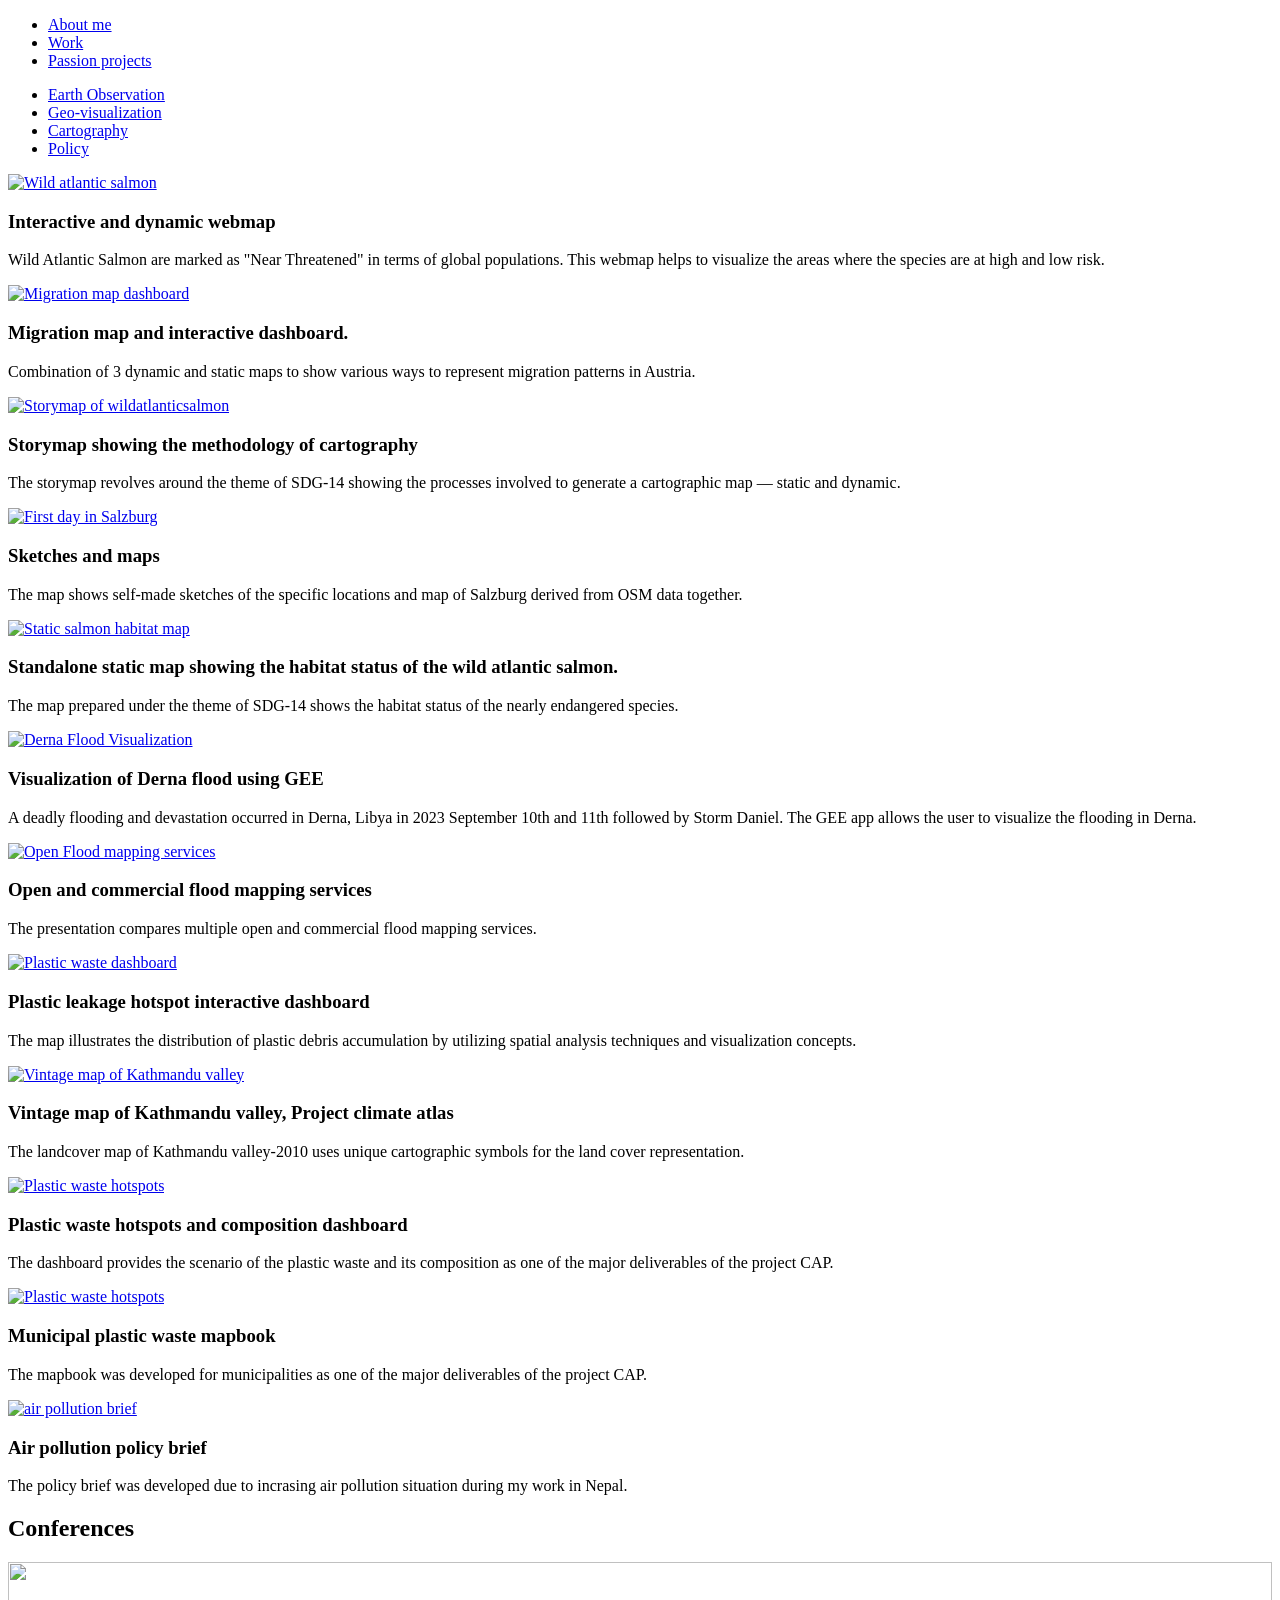
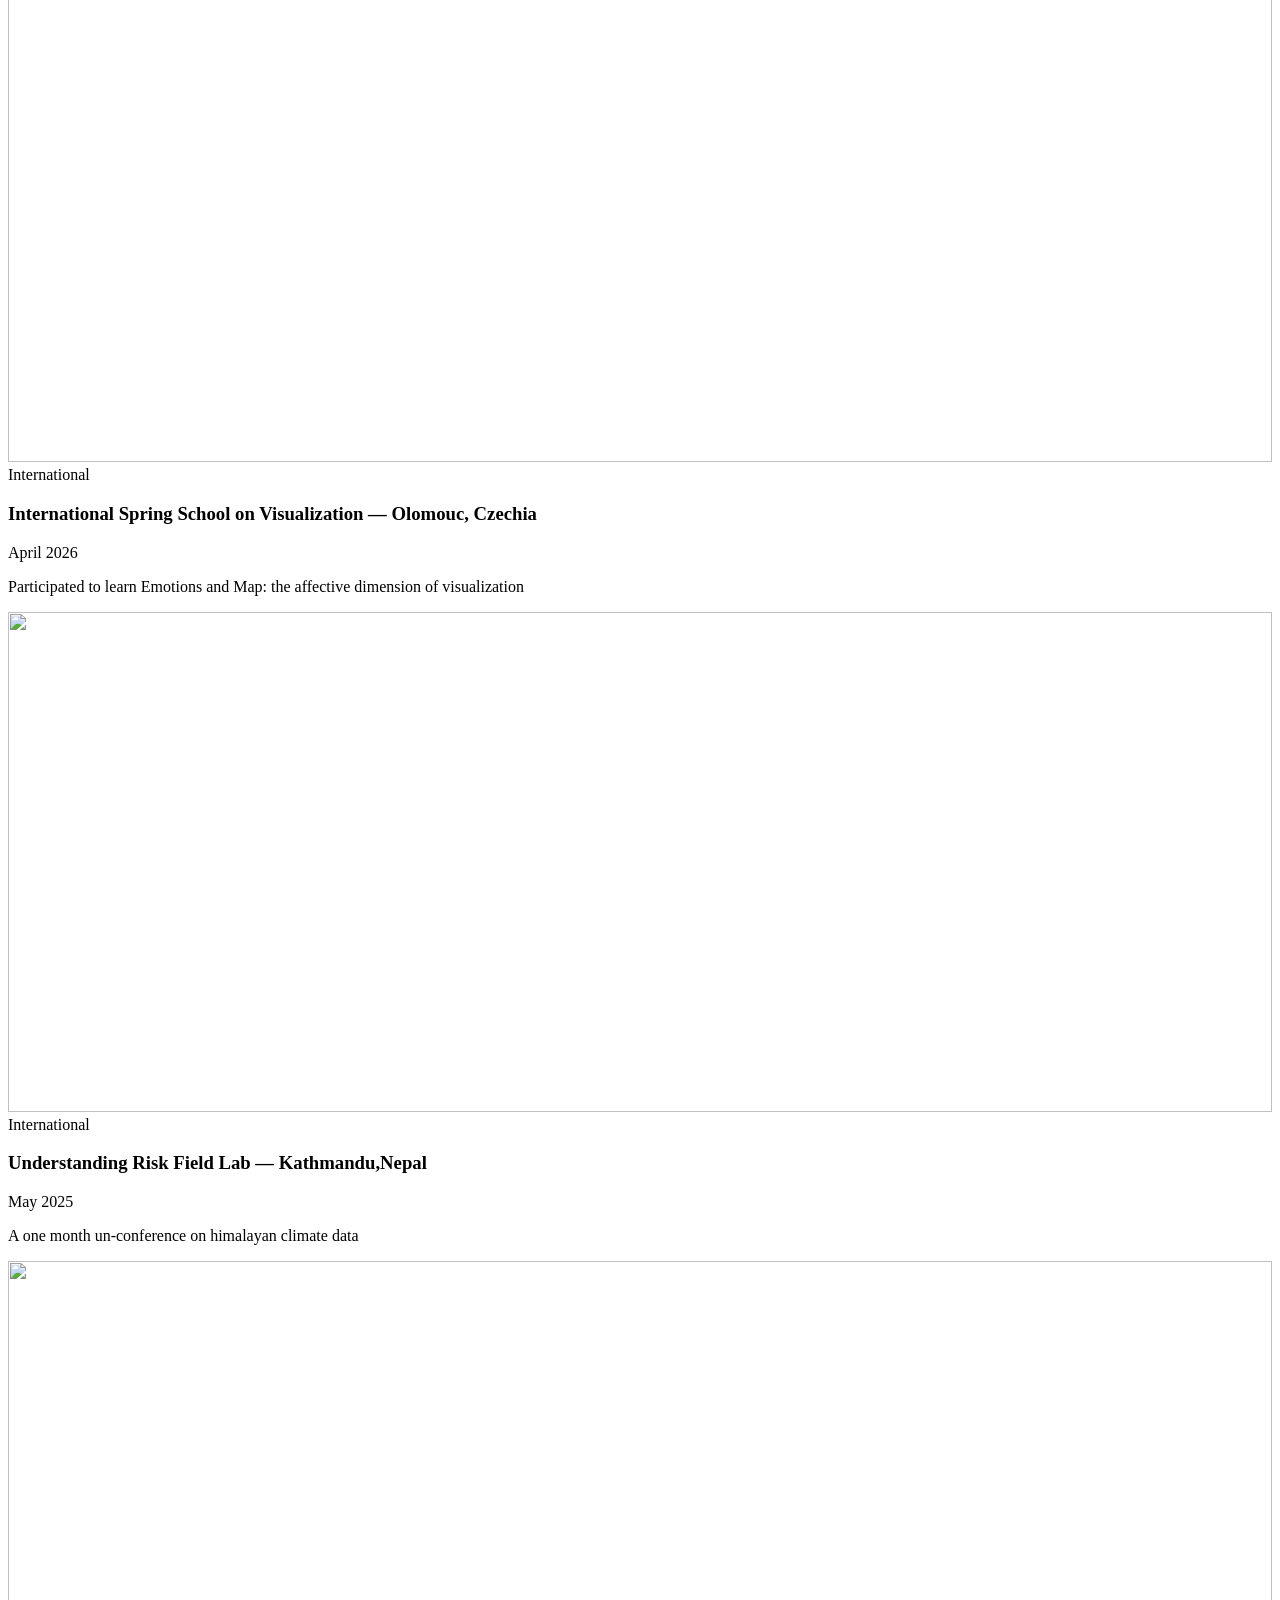
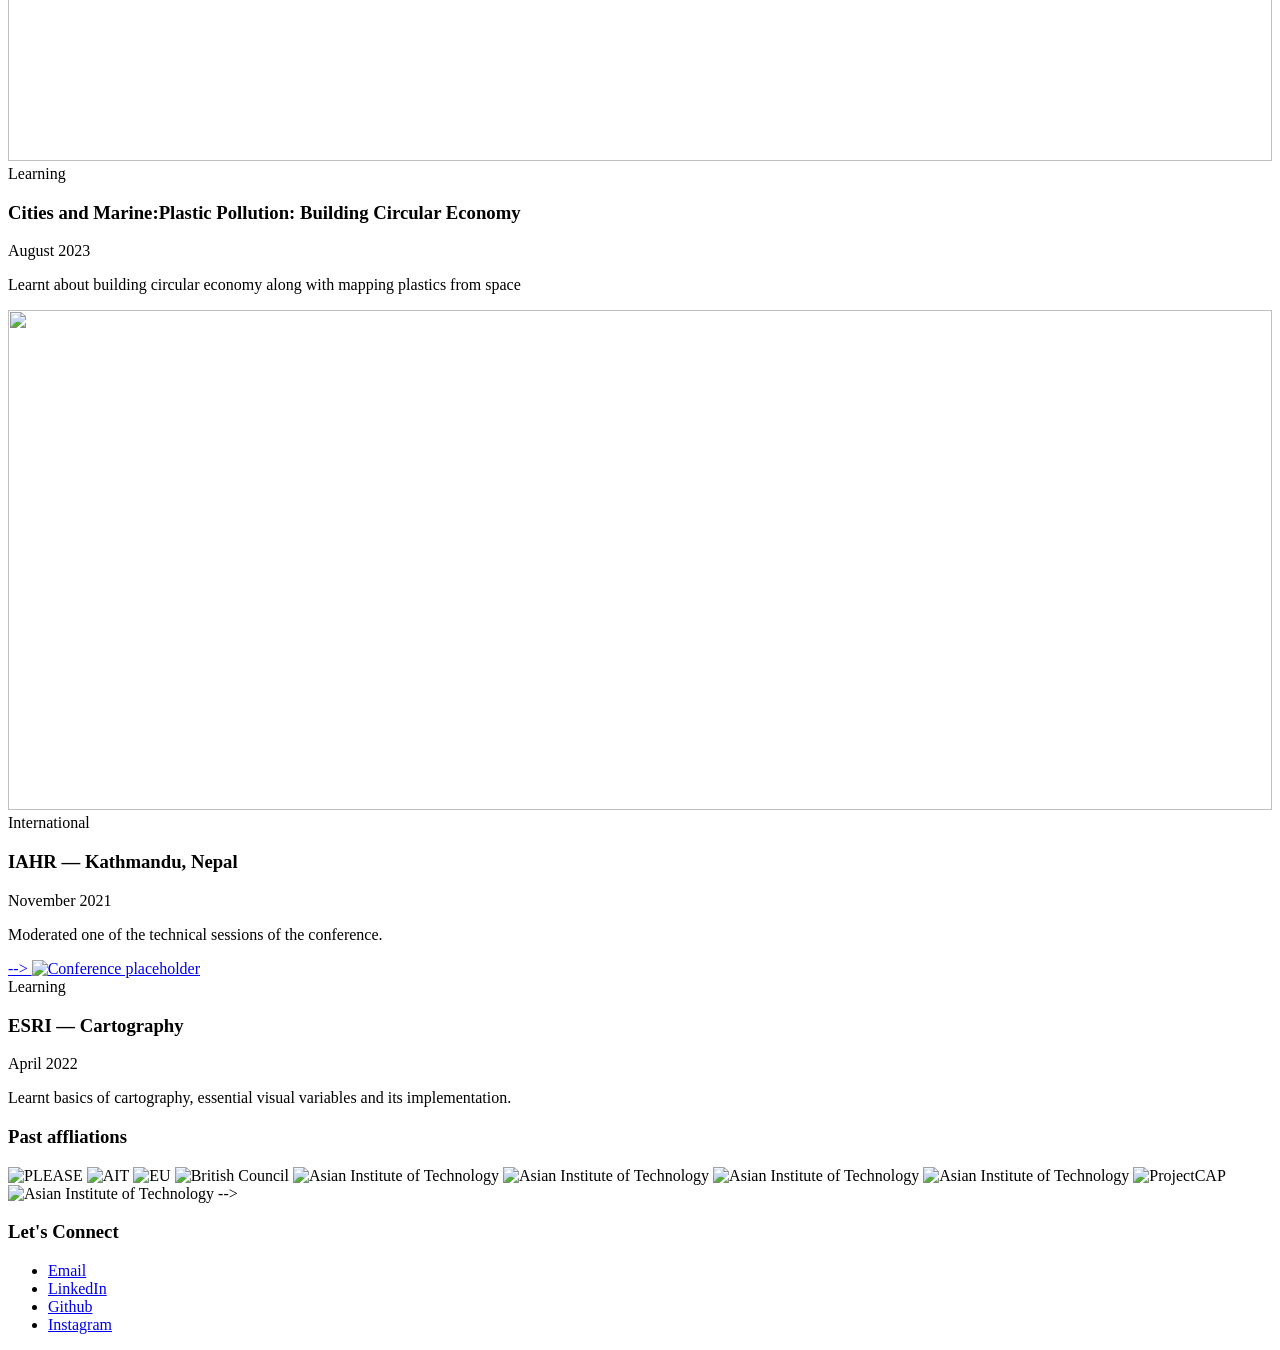
==== commit 2560e10f: "Add files via upload" ====
--- a/index.html
+++ b/index.html
@@ -1,501 +1,274 @@
 <!DOCTYPE HTML>
-<!--
-	Strata by HTML5 UP
-	html5up.net | @ajlkn
-	Free for personal and commercial use under the CCA 3.0 license (html5up.net/license)
--->
 <html>
 	<head>
 		<title>Aagya Dhungana Portfolio</title>
 		<meta charset="utf-8" />
 		<meta name="viewport" content="width=device-width, initial-scale=1, user-scalable=no" />
 		<link rel="stylesheet" href="assets/css/main.css" />
+		<link rel="stylesheet" href="assets/css/custom.css" />
 	</head>
-	<body class="is-preload">
-
-		<!-- Header -->
-			<header id="header">
-				<div class="inner">
-					<a href="#" class="image avatar"><img src="images/aagya_photo_linkedin.jpg" alt="" /></a>
-					<h1><strong>Aagya Dhungana</strong>, Msc. Copernicus Digital Earth Student.   <br />
-					 Geovizualization|Earth Observation|Cartography                 <br />
-					Connect with me <a href="https://www.linkedin.com/in/aagya-dhungana/"> LinkedIn</a>.</h1>
-				</div>
-			</header>
-
-		<!-- Main -->
-			<div id="main">
-
-				<!-- One -->
-					<section id="one">
-						<header class="major">
-							<h2>About me<br />
-							  </h2>
-						</header>
-						<p>
-    A Geomatics Engineer who loves to make maps that can help protect the Earth from climate change.
-  </p>
-  <ul>
-    <li>Experienced in GIS for environmental monitoring, community engagement projects, and program implementation.</li>
-    <li>Interest in spatial research and remote sensing for Earth observation, informed decision making, and policy development.</li>
-    <li>Geoinformatics in addressing climate change, environmental issues, and climate-induced natural disasters.</li>
-    <li>Motivation for spatial data infrastructure development.</li>
-    <li>Dynamic early-career professional with interdisciplinary experience.</li>
-  </ul>
-					</section>
-
-				<!-- Two -->
-					<section id="two">
-						<h2>Recent Work</h2>
-						<div class="row">
-							 <article class="col-6 col-12-xsmall work-item">
-      <a href="https://aagyadh.users.earthengine.app/view/derna-flood"
-         target="_blank"
-         rel="noopener noreferrer"
-         class="work-link">
-
-        <img src="images/Derna.jpg" alt="Derna Flood Visualization"
-             class="image fit thumb" />
-</a>
-								<h3>Visualization of Derna Flood using Google Earth Engine</h3>
-								<p>A deadly flooding and devastation occurred in Derna, Libya in 2023 September 10th and
-11th followed by the Storm Daniel. The GEE code snippet allows the user to visualize the 
-flooding in Derna</p>
-							</article>
-							<article class="col-6 col-12-xsmall work-item">
-								<a href="https://plusacat-my.sharepoint.com/:p:/r/personal/aagya_dhungana_stud_plus_ac_at/Documents/Presentation.pptx?d=w481ae1ea2d694575a226fa744e203f29&csf=1&web=1&e=TSlYCW"
-         target="_blank"
-         rel="noopener noreferrer"
-         class="work-link">
-
-        <img src="images/Flood_map.jpg" alt="Derna Flood Visualization"
-             class="image fit thumb" />
-</a>
-								<h3>Open and Commercial Flood Mapping Services</h3>
-								<p>The presentation compares multiple open and commercial flood mapping services.</p>
-							</article>
-							<article class="col-6 col-12-xsmall work-item">
-								<a href="https://www.arcgis.com/apps/dashboards/e82f44261aa148168b314feda579a52e"
-         target="_blank"
-         rel="noopener noreferrer"
-         class="work-link">
-
-        <img src="images/PW_dashboard.jpg" alt="Derna Flood Visualization"
-             class="image fit thumb" />
-</a>
-								<h3>Plastic Leakage Hotspot Interactive Dashboard</h3>
-								<p>The interactive heat map illustrates the distribution of plastic debris accumulation across various regions by utilizing spatial analysis techniques, the map highlights significant areas characterized by varying levels of plastic waste on land.</p>
-							</article>
-							<article class="col-6 col-12-xsmall work-item">
-								<a href="https://www.urfieldlab.com/UR2024/vintage-map-of-kathmandu-valley-project-climate-atlas"
-         target="_blank"
-         rel="noopener noreferrer"
-         class="work-link">
-
-        <img src="images/Vintage_map.jpg" alt="Derna Flood Visualization"
-             class="image fit thumb" />
-</a>
-								<h3>Vintage map of Kathmandu Valley, Project Climate Atlas</h3>
-								<p>The map is a landcover map of Kathmandu valley of 2010 prepared by extracting data from ICIMOD's spatial data portal. The abstract map uses unique cartography which shows the classes through symbols where indexes are not provided for the viewer to easily interpret the physical features the symbol is representing.</p>
-						</article>
-							<article class="col-6 col-12-xsmall work-item">
-								<a href="https://projectcap.creasion.org/real-time-data"
-         target="_blank"
-         rel="noopener noreferrer"
-         class="work-link">
-
-        <img src="images/Plasticwaste_map.jpg" alt="Derna Flood Visualization"
-             class="image fit thumb" />
-</a>
-								<h3>Plastic Waste Hotspots and Composition Dashboard</h3>
-								<p>The dashboard provides the scenario of the plastic waste, its waste composition as one of the major deliverables of the project CAP</p>
-							</article>
-						</div>
-						<ul class="actions">
-							<li><a href="#" class="button">Full Portfolio</a></li>
-						</ul>
-					</section>
-
-				<!-- Three -->
-					<section id="three">
-						<h2>Get In Touch</h2>
-						<p></p>
-						<div class="row">
-							<div class="col-8 col-12-small">
-								<form method="post" action="#">
-									<div class="row gtr-uniform gtr-50">
-										<div class="col-6 col-12-xsmall"><input type="text" name="name" id="name" placeholder="Name" /></div>
-										<div class="col-6 col-12-xsmall"><input type="email" name="email" id="email" placeholder="Email" /></div>
-										<div class="col-12"><textarea name="message" id="message" placeholder="Message" rows="4"></textarea></div>
-									</div>
-								</form>
-								<ul class="actions">
-									<li><input type="submit" value="Send Message" /></li>
-								</ul>
-							</div>
-							<!--<div class="col-4 col-12-small">
-								<ul class="labeled-icons">
-									<li>
-										<h3 class="icon solid fa-home"><span class="label">Address</span></h3>
-										1234 Somewhere Rd.<br />
-										Nashville, TN 00000<br />
-										United States
-									</li>
-									<li>
-										<h3 class="icon solid fa-mobile-alt"><span class="label">Phone</span></h3>
-										000-000-0000
-									</li>
-									<li>
-										<h3 class="icon solid fa-envelope"><span class="label">Email</span></h3>
-										<a href="#">hello@untitled.tld</a>
-									</li>
-								</ul>
-							</div>-->
-						</div>
-					</section>
-
-				<!-- Four -->
-				<!--
-					<section id="four">
-						<h2>Elements</h2>
-
-						<section>
-							<h4>Text</h4>
-							<p>This is <b>bold</b> and this is <strong>strong</strong>. This is <i>italic</i> and this is <em>emphasized</em>.
-							This is <sup>superscript</sup> text and this is <sub>subscript</sub> text.
-							This is <u>underlined</u> and this is code: <code>for (;;) { ... }</code>. Finally, <a href="#">this is a link</a>.</p>
-							<hr />
-							<header>
-								<h4>Heading with a Subtitle</h4>
-								<p>Lorem ipsum dolor sit amet nullam id egestas urna aliquam</p>
-							</header>
-							<p>Nunc lacinia ante nunc ac lobortis. Interdum adipiscing gravida odio porttitor sem non mi integer non faucibus ornare mi ut ante amet placerat aliquet. Volutpat eu sed ante lacinia sapien lorem accumsan varius montes viverra nibh in adipiscing blandit tempus accumsan.</p>
-							<header>
-								<h5>Heading with a Subtitle</h5>
-								<p>Lorem ipsum dolor sit amet nullam id egestas urna aliquam</p>
-							</header>
-							<p>Nunc lacinia ante nunc ac lobortis. Interdum adipiscing gravida odio porttitor sem non mi integer non faucibus ornare mi ut ante amet placerat aliquet. Volutpat eu sed ante lacinia sapien lorem accumsan varius montes viverra nibh in adipiscing blandit tempus accumsan.</p>
-							<hr />
-							<h2>Heading Level 2</h2>
-							<h3>Heading Level 3</h3>
-							<h4>Heading Level 4</h4>
-							<h5>Heading Level 5</h5>
-							<h6>Heading Level 6</h6>
-							<hr />
-							<h5>Blockquote</h5>
-							<blockquote>Fringilla nisl. Donec accumsan interdum nisi, quis tincidunt felis sagittis eget tempus euismod. Vestibulum ante ipsum primis in faucibus vestibulum. Blandit adipiscing eu felis iaculis volutpat ac adipiscing accumsan faucibus. Vestibulum ante ipsum primis in faucibus lorem ipsum dolor sit amet nullam adipiscing eu felis.</blockquote>
-							<h5>Preformatted</h5>
-							<pre><code>i = 0;
-
-while (!deck.isInOrder()) {
-print 'Iteration ' + i;
-deck.shuffle();
-i++;
-}
-
-print 'It took ' + i + ' iterations to sort the deck.';</code></pre>
-						</section>
-
-						<section>
-							<h4>Lists</h4>
-							<div class="row">
-								<div class="col-6 col-12-xsmall">
-									<h5>Unordered</h5>
-									<ul>
-										<li>Dolor pulvinar etiam magna etiam.</li>
-										<li>Sagittis adipiscing lorem eleifend.</li>
-										<li>Felis enim feugiat dolore viverra.</li>
-									</ul>
-									<h5>Alternate</h5>
-									<ul class="alt">
-										<li>Dolor pulvinar etiam magna etiam.</li>
-										<li>Sagittis adipiscing lorem eleifend.</li>
-										<li>Felis enim feugiat dolore viverra.</li>
-									</ul>
-								</div>
-								<div class="col-6 col-12-xsmall">
-									<h5>Ordered</h5>
-									<ol>
-										<li>Dolor pulvinar etiam magna etiam.</li>
-										<li>Etiam vel felis at lorem sed viverra.</li>
-										<li>Felis enim feugiat dolore viverra.</li>
-										<li>Dolor pulvinar etiam magna etiam.</li>
-										<li>Etiam vel felis at lorem sed viverra.</li>
-										<li>Felis enim feugiat dolore viverra.</li>
-									</ol>
-									<h5>Icons</h5>
-									<ul class="icons">
-										<li><a href="#" class="icon brands fa-twitter"><span class="label">Twitter</span></a></li>
-										<li><a href="#" class="icon brands fa-facebook-f"><span class="label">Facebook</span></a></li>
-										<li><a href="#" class="icon brands fa-instagram"><span class="label">Instagram</span></a></li>
-										<li><a href="#" class="icon brands fa-github"><span class="label">Github</span></a></li>
-										<li><a href="#" class="icon brands fa-dribbble"><span class="label">Dribbble</span></a></li>
-										<li><a href="#" class="icon brands fa-tumblr"><span class="label">Tumblr</span></a></li>
-									</ul>
-								</div>
-							</div>
-							<h5>Actions</h5>
-							<ul class="actions">
-								<li><a href="#" class="button primary">Default</a></li>
-								<li><a href="#" class="button">Default</a></li>
-							</ul>
-							<ul class="actions small">
-								<li><a href="#" class="button primary small">Small</a></li>
-								<li><a href="#" class="button small">Small</a></li>
-							</ul>
-							<div class="row">
-								<div class="col-6 col-12-small">
-									<ul class="actions stacked">
-										<li><a href="#" class="button primary">Default</a></li>
-										<li><a href="#" class="button">Default</a></li>
-									</ul>
-								</div>
-								<div class="col-6 col-12-small">
-									<ul class="actions stacked">
-										<li><a href="#" class="button primary small">Small</a></li>
-										<li><a href="#" class="button small">Small</a></li>
-									</ul>
-								</div>
-								<div class="col-6 col-12-small">
-									<ul class="actions stacked">
-										<li><a href="#" class="button primary fit">Default</a></li>
-										<li><a href="#" class="button fit">Default</a></li>
-									</ul>
-								</div>
-								<div class="col-6 col-12-small">
-									<ul class="actions stacked">
-										<li><a href="#" class="button primary small fit">Small</a></li>
-										<li><a href="#" class="button small fit">Small</a></li>
-									</ul>
-								</div>
-							</div>
-						</section>
-
-						<section>
-							<h4>Table</h4>
-							<h5>Default</h5>
-							<div class="table-wrapper">
-								<table>
-									<thead>
-										<tr>
-											<th>Name</th>
-											<th>Description</th>
-											<th>Price</th>
-										</tr>
-									</thead>
-									<tbody>
-										<tr>
-											<td>Item One</td>
-											<td>Ante turpis integer aliquet porttitor.</td>
-											<td>29.99</td>
-										</tr>
-										<tr>
-											<td>Item Two</td>
-											<td>Vis ac commodo adipiscing arcu aliquet.</td>
-											<td>19.99</td>
-										</tr>
-										<tr>
-											<td>Item Three</td>
-											<td> Morbi faucibus arcu accumsan lorem.</td>
-											<td>29.99</td>
-										</tr>
-										<tr>
-											<td>Item Four</td>
-											<td>Vitae integer tempus condimentum.</td>
-											<td>19.99</td>
-										</tr>
-										<tr>
-											<td>Item Five</td>
-											<td>Ante turpis integer aliquet porttitor.</td>
-											<td>29.99</td>
-										</tr>
-									</tbody>
-									<tfoot>
-										<tr>
-											<td colspan="2"></td>
-											<td>100.00</td>
-										</tr>
-									</tfoot>
-								</table>
-							</div>
-
-							<h5>Alternate</h5>
-							<div class="table-wrapper">
-								<table class="alt">
-									<thead>
-										<tr>
-											<th>Name</th>
-											<th>Description</th>
-											<th>Price</th>
-										</tr>
-									</thead>
-									<tbody>
-										<tr>
-											<td>Item One</td>
-											<td>Ante turpis integer aliquet porttitor.</td>
-											<td>29.99</td>
-										</tr>
-										<tr>
-											<td>Item Two</td>
-											<td>Vis ac commodo adipiscing arcu aliquet.</td>
-											<td>19.99</td>
-										</tr>
-										<tr>
-											<td>Item Three</td>
-											<td> Morbi faucibus arcu accumsan lorem.</td>
-											<td>29.99</td>
-										</tr>
-										<tr>
-											<td>Item Four</td>
-											<td>Vitae integer tempus condimentum.</td>
-											<td>19.99</td>
-										</tr>
-										<tr>
-											<td>Item Five</td>
-											<td>Ante turpis integer aliquet porttitor.</td>
-											<td>29.99</td>
-										</tr>
-									</tbody>
-									<tfoot>
-										<tr>
-											<td colspan="2"></td>
-											<td>100.00</td>
-										</tr>
-									</tfoot>
-								</table>
-							</div>
-						</section>
-
-						<section>
-							<h4>Buttons</h4>
-							<ul class="actions">
-								<li><a href="#" class="button primary">Primary</a></li>
-								<li><a href="#" class="button">Default</a></li>
-							</ul>
-							<ul class="actions">
-								<li><a href="#" class="button large">Large</a></li>
-								<li><a href="#" class="button">Default</a></li>
-								<li><a href="#" class="button small">Small</a></li>
-							</ul>
-							<ul class="actions fit">
-								<li><a href="#" class="button primary fit">Fit</a></li>
-								<li><a href="#" class="button fit">Fit</a></li>
-							</ul>
-							<ul class="actions fit small">
-								<li><a href="#" class="button primary fit small">Fit + Small</a></li>
-								<li><a href="#" class="button fit small">Fit + Small</a></li>
-							</ul>
-							<ul class="actions">
-								<li><a href="#" class="button primary icon solid fa-download">Icon</a></li>
-								<li><a href="#" class="button icon solid fa-download">Icon</a></li>
-							</ul>
-							<ul class="actions">
-								<li><span class="button primary disabled">Primary</span></li>
-								<li><span class="button disabled">Default</span></li>
-							</ul>
-						</section>
-
-						<section>
-							<h4>Form</h4>
-							<form method="post" action="#">
-								<div class="row gtr-uniform gtr-50">
-									<div class="col-6 col-12-xsmall">
-										<input type="text" name="demo-name" id="demo-name" value="" placeholder="Name" />
-									</div>
-									<div class="col-6 col-12-xsmall">
-										<input type="email" name="demo-email" id="demo-email" value="" placeholder="Email" />
-									</div>
-									<div class="col-12">
-										<select name="demo-category" id="demo-category">
-											<option value="">- Category -</option>
-											<option value="1">Manufacturing</option>
-											<option value="1">Shipping</option>
-											<option value="1">Administration</option>
-											<option value="1">Human Resources</option>
-										</select>
-									</div>
-									<div class="col-4 col-12-small">
-										<input type="radio" id="demo-priority-low" name="demo-priority" checked>
-										<label for="demo-priority-low">Low Priority</label>
-									</div>
-									<div class="col-4 col-12-small">
-										<input type="radio" id="demo-priority-normal" name="demo-priority">
-										<label for="demo-priority-normal">Normal Priority</label>
-									</div>
-									<div class="col-4 col-12-small">
-										<input type="radio" id="demo-priority-high" name="demo-priority">
-										<label for="demo-priority-high">High Priority</label>
-									</div>
-									<div class="col-6 col-12-small">
-										<input type="checkbox" id="demo-copy" name="demo-copy">
-										<label for="demo-copy">Email me a copy of this message</label>
-									</div>
-									<div class="col-6 col-12-small">
-										<input type="checkbox" id="demo-human" name="demo-human" checked>
-										<label for="demo-human">I am a human and not a robot</label>
-									</div>
-									<div class="col-12">
-										<textarea name="demo-message" id="demo-message" placeholder="Enter your message" rows="6"></textarea>
-									</div>
-									<div class="col-12">
-										<ul class="actions">
-											<li><input type="submit" value="Send Message" class="primary" /></li>
-											<li><input type="reset" value="Reset" /></li>
-										</ul>
-									</div>
-								</div>
-							</form>
-						</section>
-
-						<section>
-							<h4>Image</h4>
-							<h5>Fit</h5>
-							<div class="box alt">
-								<div class="row gtr-50 gtr-uniform">
-									<div class="col-12"><span class="image fit"><img src="images/fulls/05.jpg" alt="" /></span></div>
-									<div class="col-4"><span class="image fit"><img src="images/thumbs/01.jpg" alt="" /></span></div>
-									<div class="col-4"><span class="image fit"><img src="images/thumbs/02.jpg" alt="" /></span></div>
-									<div class="col-4"><span class="image fit"><img src="images/thumbs/03.jpg" alt="" /></span></div>
-									<div class="col-4"><span class="image fit"><img src="images/thumbs/04.jpg" alt="" /></span></div>
-									<div class="col-4"><span class="image fit"><img src="images/thumbs/05.jpg" alt="" /></span></div>
-									<div class="col-4"><span class="image fit"><img src="images/thumbs/06.jpg" alt="" /></span></div>
-									<div class="col-4"><span class="image fit"><img src="images/thumbs/03.jpg" alt="" /></span></div>
-									<div class="col-4"><span class="image fit"><img src="images/thumbs/02.jpg" alt="" /></span></div>
-									<div class="col-4"><span class="image fit"><img src="images/thumbs/01.jpg" alt="" /></span></div>
-								</div>
-							</div>
-							<h5>Left &amp; Right</h5>
-							<p><span class="image left"><img src="images/avatar.jpg" alt="" /></span>Fringilla nisl. Donec accumsan interdum nisi, quis tincidunt felis sagittis eget. tempus euismod. Vestibulum ante ipsum primis in faucibus vestibulum. Blandit adipiscing eu felis iaculis volutpat ac adipiscing accumsan eu faucibus. Integer ac pellentesque praesent tincidunt felis sagittis eget. tempus euismod. Vestibulum ante ipsum primis in faucibus vestibulum. Blandit adipiscing eu felis iaculis volutpat ac adipiscing accumsan eu faucibus. Integer ac pellentesque praesent. Donec accumsan interdum nisi, quis tincidunt felis sagittis eget. tempus euismod. Vestibulum ante ipsum primis in faucibus vestibulum. Blandit adipiscing eu felis iaculis volutpat ac adipiscing accumsan eu faucibus. Integer ac pellentesque praesent tincidunt felis sagittis eget. tempus euismod. Vestibulum ante ipsum primis in faucibus vestibulum. Blandit adipiscing eu felis iaculis volutpat ac adipiscing accumsan eu faucibus. Integer ac pellentesque praesent.</p>
-							<p><span class="image right"><img src="images/avatar.jpg" alt="" /></span>Fringilla nisl. Donec accumsan interdum nisi, quis tincidunt felis sagittis eget. tempus euismod. Vestibulum ante ipsum primis in faucibus vestibulum. Blandit adipiscing eu felis iaculis volutpat ac adipiscing accumsan eu faucibus. Integer ac pellentesque praesent tincidunt felis sagittis eget. tempus euismod. Vestibulum ante ipsum primis in faucibus vestibulum. Blandit adipiscing eu felis iaculis volutpat ac adipiscing accumsan eu faucibus. Integer ac pellentesque praesent. Donec accumsan interdum nisi, quis tincidunt felis sagittis eget. tempus euismod. Vestibulum ante ipsum primis in faucibus vestibulum. Blandit adipiscing eu felis iaculis volutpat ac adipiscing accumsan eu faucibus. Integer ac pellentesque praesent tincidunt felis sagittis eget. tempus euismod. Vestibulum ante ipsum primis in faucibus vestibulum. Blandit adipiscing eu felis iaculis volutpat ac adipiscing accumsan eu faucibus. Integer ac pellentesque praesent.</p>
-						</section>
-
-					</section>
-				-->
-
+	<body class="is-preload full-width">
+
+		<div id="main">
+
+			<!-- Navigation Ribbon -->
+			<!-- FIX #4: "Work" calls filterWork('all') so clicking it resets all items -->
+			<nav id="nav-ribbon">
+				<ul>
+					<li><a href="about.html">About me</a></li>
+					<li><a href="#two" onclick="filterWork('all')">Work</a></li>
+					<li><a href="passion-projects.html">Passion projects</a></li>
+				</ul>
+			</nav>
+
+			<section id="two">
+
+				<!-- FIX #2: Horizontal buttons · inherits page font · Policy added -->
+				<div class="work-filter">
+					<ul class="actions fit">
+						<li><a href="javascript:void(0)" class="button" onclick="filterWork('eo')">Earth Observation</a></li>
+						<li><a href="javascript:void(0)" class="button" onclick="filterWork('gv')">Geo-visualization</a></li>
+						<li><a href="javascript:void(0)" class="button" onclick="filterWork('carto')">Cartography</a></li>
+						<li><a href="javascript:void(0)" class="button" onclick="filterWork('policy')">Policy</a></li>
+					</ul>
+				</div>
+
+				<div class="row">
+
+					<article class="col-3 col-6-small col-12-xsmall work-item gv">
+						<a href="https://aagyad.github.io/wildatlanticsalmon.github.io/" target="_blank" rel="noopener noreferrer" class="work-link">
+							<img src="images/Salmon_webmap.png" alt="Wild atlantic salmon" class="image fit thumb" />
+						</a>
+						<h3>Interactive and dynamic webmap</h3>
+						<p>Wild Atlantic Salmon are marked as "Near Threatened" in terms of global populations. This webmap helps to visualize the areas where the species are at high and low risk.</p>
+					</article>
+
+					<article class="col-3 col-6-small col-12-xsmall work-item gv">
+						<a href="https://www.arcgis.com/apps/dashboards/89873b54f50242ce8208a355ad0d0dae" target="_blank" class="work-link">
+							<img src="images/thumbs/Migration_Austria.png" alt="Migration map dashboard" class="image fit thumb" />
+						</a>
+						<h3>Migration map and interactive dashboard.</h3>
+						<p>Combination of 3 dynamic and static maps to show various ways to represent migration patterns in Austria.</p>
+					</article>
+
+					<article class="col-3 col-6-small col-12-xsmall work-item carto">
+						<a href="https://arcg.is/1LafiH3" target="_blank" class="work-link">
+							<img src="images/thumbs/Storymap_salmon.png" alt="Storymap of wildatlanticsalmon" class="image fit thumb" />
+						</a>
+						<h3>Storymap showing the methodology of cartography</h3>
+						<p>The storymap revolves around the theme of SDG-14 showing the processes involved to generate a cartographic map — static and dynamic.</p>
+					</article>
+
+					<article class="col-3 col-6-small col-12-xsmall work-item carto">
+						<a href="images/Salzburg_map.png" target="_blank" class="work-link">
+							<img src="images/Salzburg_map.png" alt="First day in Salzburg" class="image fit thumb" />
+						</a>
+						<h3>Sketches and maps</h3>
+						<p>The map shows self-made sketches of the specific locations and map of Salzburg derived from OSM data together.</p>
+					</article>
+
+					<article class="col-3 col-6-small col-12-xsmall work-item gv">
+						<a href="images/thumbs/Salmon_iterated_map_.png" target="_blank" class="work-link">
+							<img src="images/thumbs/Salmon_iterated_map_.png" alt="Static salmon habitat map" class="image fit thumb" />
+						</a>
+						<h3>Standalone static map showing the habitat status of the wild atlantic salmon.</h3>
+						<p>The map prepared under the theme of SDG-14 shows the habitat status of the nearly endangered species.</p>
+					</article>
+
+					<article class="col-3 col-6-small col-12-xsmall work-item eo">
+						<a href="https://aagyadh.users.earthengine.app/view/derna-flood" target="_blank" rel="noopener noreferrer" class="work-link">
+							<img src="images/Derna.jpg" alt="Derna Flood Visualization" class="image fit thumb" />
+						</a>
+						<h3>Visualization of Derna flood using GEE</h3>
+						<p>A deadly flooding and devastation occurred in Derna, Libya in 2023 September 10th and 11th followed by Storm Daniel. The GEE app allows the user to visualize the flooding in Derna.</p>
+					</article>
+
+					<article class="col-3 col-6-small col-12-xsmall work-item eo">
+						<a href="images/Presentation.pdf" target="_blank" rel="noopener noreferrer" class="work-link">
+							<img src="images/Flood_map.jpg" alt="Open Flood mapping services" class="image fit thumb" />
+						</a>
+						<h3>Open and commercial flood mapping services</h3>
+						<p>The presentation compares multiple open and commercial flood mapping services.</p>
+					</article>
+
+					<article class="col-3 col-6-small col-12-xsmall work-item gv">
+						<a href="https://www.arcgis.com/apps/dashboards/e82f44261aa148168b314feda579a52e" target="_blank" rel="noopener noreferrer" class="work-link">
+							<img src="images/PW_dashboard.jpg" alt="Plastic waste dashboard" class="image fit thumb" />
+						</a>
+						<h3>Plastic leakage hotspot interactive dashboard</h3>
+						<p>The map illustrates the distribution of plastic debris accumulation by utilizing spatial analysis techniques and visualization concepts.</p>
+					</article>
+
+					<article class="col-3 col-6-small col-12-xsmall work-item carto">
+						<a href="https://www.urfieldlab.com/UR2024/vintage-map-of-kathmandu-valley-project-climate-atlas" target="_blank" rel="noopener noreferrer" class="work-link">
+							<img src="images/Vintage_map.jpg" alt="Vintage map of Kathmandu valley" class="image fit thumb" />
+						</a>
+						<h3>Vintage map of Kathmandu valley, Project climate atlas</h3>
+						<p>The landcover map of Kathmandu valley-2010 uses unique cartographic symbols for the land cover representation.</p>
+					</article>
+
+					<article class="col-3 col-6-small col-12-xsmall work-item carto">
+						<a href="https://projectcap.creasion.org/real-time-data" target="_blank" rel="noopener noreferrer" class="work-link">
+							<img src="images/Plasticwaste_map.jpg" alt="Plastic waste hotspots" class="image fit thumb" />
+						</a>
+						<h3>Plastic waste hotspots and composition dashboard</h3>
+						<p>The dashboard provides the scenario of the plastic waste and its composition as one of the major deliverables of the project CAP.</p>
+					</article>
+
+					<article class="col-3 col-6-small col-12-xsmall work-item policy">
+						<a href="images/Combined_mapbook.pdf" target="_blank" rel="noopener noreferrer" class="work-link">
+							<img src="images/thumbs/Mapbook_thumbnail.png" alt="Plastic waste hotspots" class="image fit thumb" />
+						</a>
+						<h3>Municipal plastic waste mapbook</h3>
+						<p>The mapbook was developed for municipalities as one of the major deliverables of the project CAP.</p>
+					</article>
+
+					
+					<article class="col-3 col-6-small col-12-xsmall work-item policy">
+						<a href="images/Air Pollution policy Brief.pdf" target="_blank" rel="noopener noreferrer" class="work-link">
+							<img src="images/thumbs/Air_pollution_thumbnails.png" alt=" air pollution brief" class="image fit thumb" />
+						</a>
+						<h3>Air pollution policy brief</h3>
+						<p>The policy brief was developed due to incrasing air pollution situation during my work in Nepal.</p>
+					</article>
+					<!-- Add policy items here with class="work-item policy" -->
+
+				</div>
+			</section>
+
+			
+		<section id="conferences">
+				<h2>Conferences</h2>
+					<div class="conference-grid">
+
+							<div class="conference-card">
+						<a href="certificates/ISSonVIS2026_Dhungana_Aagya_report.pdf" target="_blank" class="conf-image">
+							<!-- Replace src with your conference photo -->
+							<img src="certificates/ISS_viz_png.png" target="_blank" width="100%" height="500px" type="application/pdf"></lt="Conference placeholder" />
+							</a>
+						<div class="conf-body">
+							<span class="conf-tag">International</span>
+							<h3>International Spring School on Visualization — Olomouc, Czechia</h3>
+							<p class="conf-date">April 2026</p>
+							<p>Participated to learn Emotions and Map: the affective dimension of visualization </p>
+						</div>
+					</div>
+
+
+						<div class="conference-card">
+						<a href="certificates/UR_Aagya Dhungana.pdf" target="_blank" class="conf-image">
+							<!-- Replace src with your conference photo -->
+							<img src="certificates/UR_Aagya Dhungana_png.png" target="_blank" width="100%" height="500px" type="application/pdf"></lt="Conference placeholder" />
+							</a>
+						<div class="conf-body">
+							<span class="conf-tag">International</span>
+							<h3>Understanding Risk Field Lab — Kathmandu,Nepal</h3>
+							<p class="conf-date">May 2025</p>
+							<p>A one month un-conference on himalayan climate data </p>
+						</div>
+					</div>
+
+					<div class="conference-card">
+						<a href="certificates/ESCAP.jpg" target="_blank" class="conf-image">
+							<!-- Replace src with your conference photo -->
+							<img src="certificates/ESCAP.jpg" target="_blank" width="100%" height="500px" type="application/pdf"></lt="Conference placeholder" />
+							
+							</a>
+						<div class="conf-body">
+							<span class="conf-tag">Learning</span>
+							<h3>Cities and Marine:Plastic Pollution: Building Circular Economy</h3>
+							<p class="conf-date">August 2023</p>
+							<p>Learnt about building circular economy along with mapping plastics from space</p>
+						</div>
+					</div> 
+
+					<div class="conference-card">
+						<a href="certificates/IAHR.png" target="_blank" class="conf-image">
+							<!-- Replace src with your conference photo -->
+							<img src="certificates/IAHR.png" target="_blank" width="100%" height="500px" type="application/pdf"></lt="Conference placeholder" />
+						</a>
+						<div class="conf-body">
+							<span class="conf-tag">International</span>
+							<h3>IAHR — Kathmandu, Nepal</h3>
+							<p class="conf-date">November 2021</p>
+							<p>Moderated one of the technical sessions of the conference.</p>
+						</div>
+					</div>
+
+					<!-- Conference Card 2 — placeholder -->
+					<div class="conference-card">
+						<a href="certificates/Cartography._Certificate_04072022.pdf" target="_blank" class="conf-image"> -->
+							<img src="certificates/Carto_png.png" alt="Conference placeholder" target="_blank"/>
+						 </a>
+						<div class="conf-body">
+							<span class="conf-tag">Learning</span>
+							<h3>ESRI — Cartography</h3>
+							<p class="conf-date">April 2022</p>
+							<p>Learnt basics of cartography, essential visual variables and its implementation.</p>
+						</div>
+					</div>
+
+					<!-- Add more conference cards by copying a block above -->
+
+				</div>
+			</section>
+
+<!-- FIX #3: Organizations section
+			     Add your logo images inside .org-logos — they auto-recolor to
+			     forest green and shift to terracotta on hover via CSS filter. -->
+			<section id="organizations">
+				<h3>Past affliations</h3>
+				
+				<div class="org-logos">
+					<img src="images/logos/PLEASE"           alt="PLEASE" />
+					<img src="images/logos/AIT.png"           alt="AIT" />
+					<img src="images/logos/creasion.png"        alt="EU" />
+					<img src="images/logos/BC.png" alt="British Council" />
+					<img src="images/logos/UNDP.png"             alt="Asian Institute of Technology" />
+					<img src="images/logos/GoN.png"             alt="Asian Institute of Technology" />
+					<img src="images/logos/UNOPs.png"             alt="Asian Institute of Technology" />
+					<img src="images/logos/HUC_KU.png"             alt="Asian Institute of Technology" />
+					<img src="images/logos/Project_CAP.png"             alt="ProjectCAP" />
+
+					<img src="images/logos/KOICA.png"             alt="Asian Institute of Technology" />
+					-->
+				</div>
+			</section>
+		</div><!-- #main -->
+
+		<script>
+			// FIX #2 & #4
+			// filterWork('all')  → shows every work item (called by Work nav link)
+			// filterWork('eo')   → shows only that category
+			function filterWork(category) {
+				var items = document.getElementsByClassName('work-item');
+				var buttons = document.querySelectorAll('.work-filter .button');
+
+				buttons.forEach(function(btn) { btn.classList.remove('active'); });
+
+				for (var i = 0; i < items.length; i++) {
+					items[i].style.display = (category === 'all' || items[i].classList.contains(category))
+						? 'block' : 'none';
+				}
+
+				// Highlight the clicked filter button (not the nav link)
+				if (event && event.target && event.target.classList.contains('button')) {
+					event.target.classList.add('active');
+				}
+			}
+		</script>
+
+		<footer id="footer-connect">
+			<div class="inner">
+				<h3>Let's Connect</h3>
+				<ul class="icons">
+					<li><a href="mailto:aagya.dhungana@stud.plus.ac.at" class="icon solid fa-envelope"><span class="label">Email</span></a></li>
+					<li><a href="https://www.linkedin.com/in/aagya-dhungana/" class="icon brands fa-linkedin"><span class="label">LinkedIn</span></a></li>
+					<li><a href="https://github.com/aagyad?tab=repositories" class="icon brands fa-github"><span class="label">Github</span></a></li>
+					<li><a href="https://instagram.com/aagyadhungana__" class="icon brands fa-instagram"><span class="label">Instagram</span></a></li>
+				</ul>
 			</div>
-
-		<!-- Footer 
-			<footer id="footer">
-				<div class="inner">
-					<ul class="icons">
-						<li><a href="#" class="icon brands fa-twitter"><span class="label">Twitter</span></a></li>
-						<li><a href="#" class="icon brands fa-github"><span class="label">Github</span></a></li>
-						<li><a href="#" class="icon brands fa-dribbble"><span class="label">Dribbble</span></a></li>
-						<li><a href="#" class="icon solid fa-envelope"><span class="label">Email</span></a></li>
-					</ul>
-					<ul class="copyright">
-						<li>&copy; Untitled</li><li>Design: <a href="http://html5up.net">HTML5 UP</a></li>
-					</ul>
-				</div>
-			</footer>-->
-
-		<!-- Scripts 
-			<script src="assets/js/jquery.min.js"></script>
-			<script src="assets/js/jquery.poptrox.min.js"></script>
-			<script src="assets/js/browser.min.js"></script>
-			<script src="assets/js/breakpoints.min.js"></script>
-			<script src="assets/js/util.js"></script>
-			<script src="assets/js/main.js"></script>-->
+		</footer>
 
 	</body>
-</html>+</html>
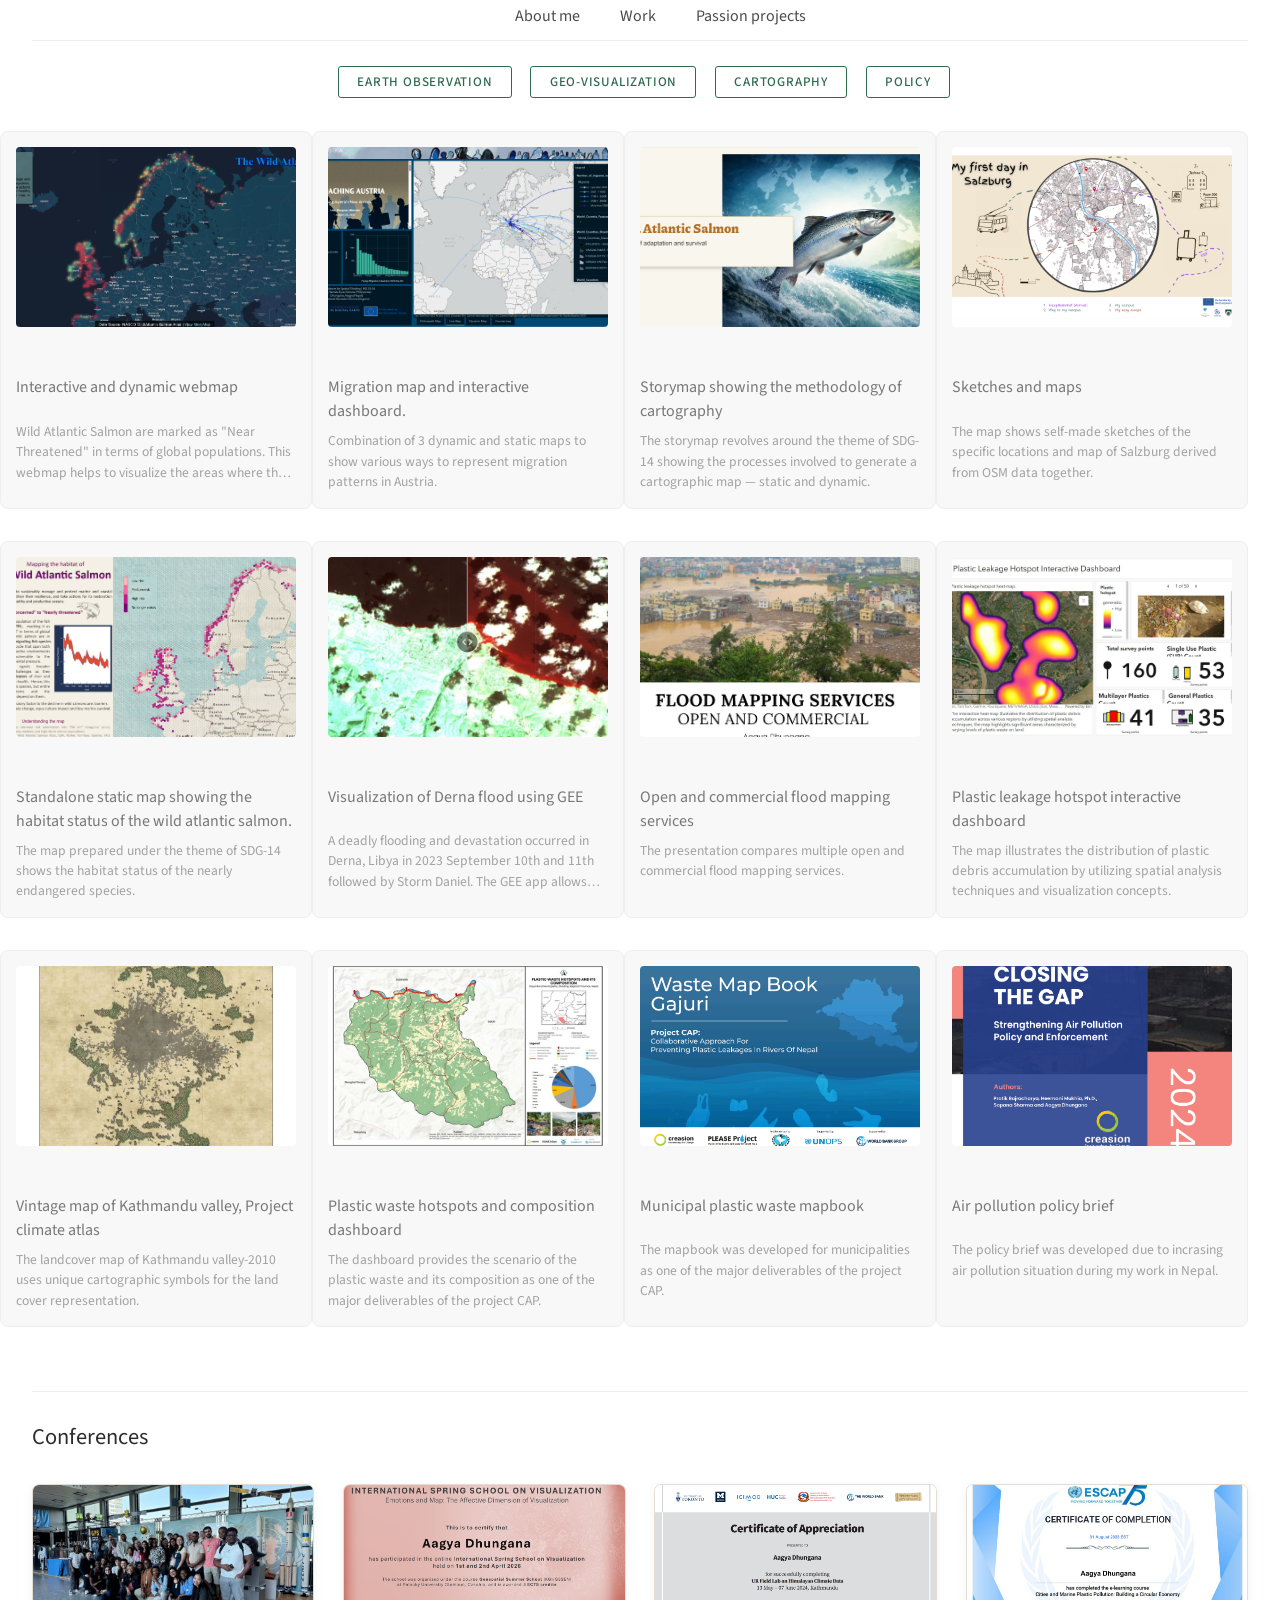
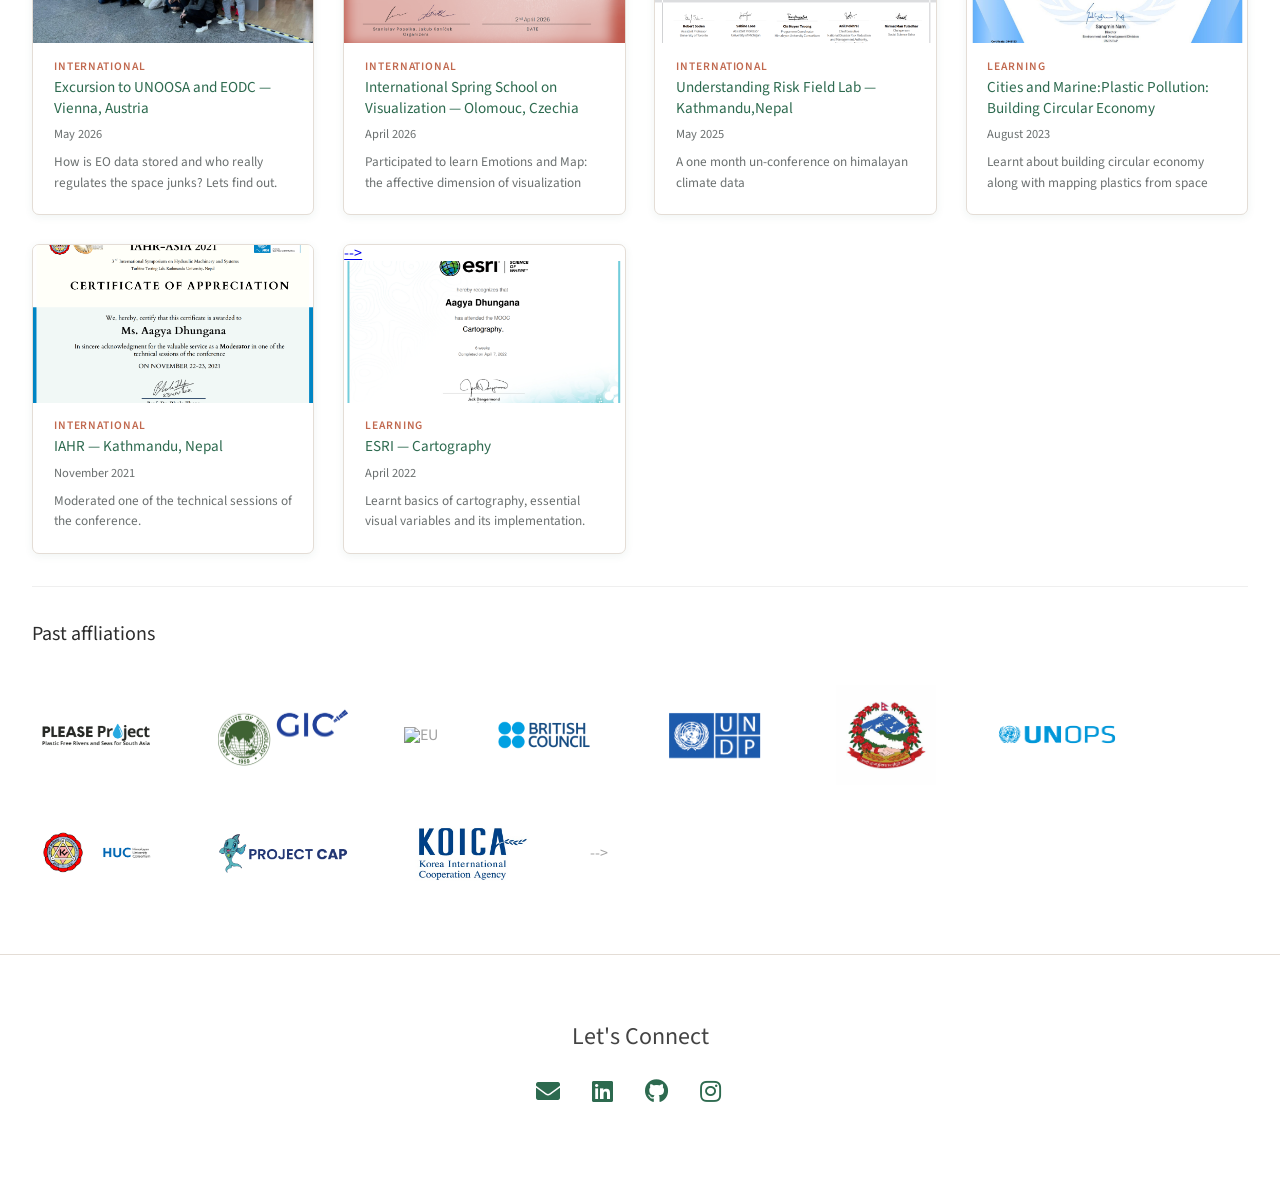
==== commit 7336f9ec: "Update index.html" ====
--- a/index.html
+++ b/index.html
@@ -141,6 +141,20 @@
 				<h2>Conferences</h2>
 					<div class="conference-grid">
 
+
+						
+						<div class="conference-card">
+						<a href="certificates/CDE_excursion.pdf" target="_blank" class="conf-image">
+							<!-- Replace src with your conference photo -->
+							<img src="certificates/UNOOSA.jpeg" target="_blank" width="100%" height="500px" type="application/pdf"></lt="Conference placeholder" />
+							</a>
+						<div class="conf-body">
+							<span class="conf-tag">International</span>
+							<h3>Excursion to UNOOSA and EODC — Vienna, Austria</h3>
+							<p class="conf-date">May 2026</p>
+							<p>How is EO data stored and who really regulates the space junks? Lets find out. </p>
+						</div>
+					</div>
 							<div class="conference-card">
 						<a href="certificates/ISSonVIS2026_Dhungana_Aagya_report.pdf" target="_blank" class="conf-image">
 							<!-- Replace src with your conference photo -->
--- a/assets/css/main.css
+++ b/assets/css/main.css
@@ -0,0 +1,1945 @@
+@import url("fontawesome-all.min.css");
+@import url("https://fonts.googleapis.com/css?family=Source+Sans+Pro:400,400italic");
+
+:root {
+    /* Global Font Sizes */
+    --font-size-base: 16pt;
+    --font-size-h1: 2em;
+    --font-size-h2: 1.4em;
+    --font-size-h3: 1.25em;
+    --font-size-h4: 1.1em;
+    --font-size-h5: 0.9em;
+    --font-size-h6: 0.7em;
+    
+    /* Special Element Sizes */
+    --font-size-header-h1: 1.15em;
+    --font-size-work-title: 1em;
+    --font-size-work-text: 0.85rem;
+    
+    /* Colors */
+    --color-pink: #C71585;
+}
+
+* {
+	margin: 0;
+	padding: 0;
+	border: 0;
+	font-size: 100%;
+	font: inherit;
+	vertical-align: baseline;}
+
+article, aside, details, figcaption, figure,
+footer, header, hgroup, menu, nav, section {
+	display: block;}
+
+body {
+	line-height: 1;
+}
+
+ol, ul {
+	list-style: none;
+}
+
+blockquote, q {
+	quotes: none;
+}
+
+	blockquote:before, blockquote:after, q:before, q:after {
+		content: '';
+		content: none;
+	}
+
+table {
+	border-collapse: collapse;
+	border-spacing: 0;
+}
+
+body {
+	-webkit-text-size-adjust: none;
+}
+
+mark {
+	background-color: transparent;
+	color: inherit;
+}
+
+input::-moz-focus-inner {
+	border: 0;
+	padding: 0;
+}
+
+input, select, textarea {
+	-moz-appearance: none;
+	-webkit-appearance: none;
+	-ms-appearance: none;
+	appearance: none;
+}
+
+
+/* Basic */
+
+	html {
+		box-sizing: border-box;
+	}
+
+	*, *:before, *:after {
+		box-sizing: inherit;
+	}
+
+	body {
+		background: #fff;
+	}
+
+		
+	body, input, select, textarea {
+		color: #a2a2a2;
+		font-family: "Source Sans Pro", Helvetica, sans-serif;
+		font-size: var(--font-size-base);
+		font-weight: 400;
+		line-height: 1.em;
+	}
+
+		
+	strong, b {
+		color: #787878;
+		font-weight: 400;
+	}
+
+	em, i {
+		font-style: italic;
+	}
+
+	p {
+		margin: 0 0 2em 0;
+	}
+
+	h1, h2, h3, h4, h5, h6 {
+		color: #787878;
+		font-weight: 400;
+		line-height: 1em;
+		margin: 0 0 1em 0;
+	}
+
+		h1 a, h2 a, h3 a, h4 a, h5 a, h6 a {
+			color: inherit;
+			text-decoration: none;
+		}
+
+	h1 {
+		font-size: var(--font-size-h1);
+		line-height: 1.5em;
+	}
+
+	h2 {
+		font-size: var(--font-size-h2);
+		line-height: 1.2em;
+	}
+
+	h3 {
+		font-size: var(--font-size-h3);
+		line-height: 1.5em;
+	}
+
+	h4 {
+		font-size: var(--font-size-h4);
+		line-height: 1.5em;
+	}
+
+	h5 {
+		font-size: var(--font-size-h5);
+		line-height: 1.5em;
+	}
+
+	h6 {
+		font-size: 0.7em;
+		line-height: 1.5em;
+	}
+
+
+	hr {
+		border: 0;
+		border-bottom: solid 2px #efefef;
+		margin: 2em 0;
+	}
+
+		hr.major {
+			margin: 3em 0;
+		}
+
+	blockquote {
+		border-left: solid 6px #efefef;
+		font-style: italic;
+		margin: 0 0 2em 0;
+		padding: 0.5em 0 0.5em 1.5em;
+	}
+
+	.align-left {
+		text-align: left;
+	}
+
+	.align-center {
+		text-align: center;
+	}
+
+	.align-right {
+		text-align: right;
+	}
+
+/* 1. Center the Profile Image and make it Rectangular */
+.profile-container {
+    display: flex;
+    justify-content: center;
+    margin-bottom: 2em;
+}
+
+.profile-border {
+    border: 3px solid var(--color-pink); /* Royal Pink Bounding Box */
+    padding: 0;
+    line-height: 0;
+    display: inline-block;
+    margin-bottom: 2em;
+}
+
+/* The Royal Pink Borders (Top and Left only) */
+
+
+.image-main img {
+    position: relative;
+    display: block;
+    width: 200px; /* Bigger size as requested */
+    height: 250px; /* Rectangular aspect ratio */
+    object-fit: cover;
+    z-index: 1;
+    border-radius: 0; /* Ensures it stays rectangular */
+}
+
+/* 2. University Logo White Strip */
+.university-strip {
+    background: rgba(255, 255, 255, 0.95);
+    margin-left: -4em; /* Pulls it to the left edge of the sidebar padding */
+    margin-right: -4em; /* Pulls it to the right edge */
+    padding: 8px 0;
+    display: flex;
+    justify-content: center;
+    gap: 15px;
+    margin-top: 1em;
+}
+
+.header-images {
+    display: flex;
+    justify-content: space-around;
+    align-items: center;
+}
+
+.header-images img {
+    max-height: 60px;
+    width: auto;
+    filter: grayscale(20%);
+}
+
+/* 3. Footer / Connect Section */
+#footer-connect {
+    padding: 6em 0;
+    text-align: center;
+    background: #fdfdfd;
+    border-top: 1px solid #eee;
+}
+
+#footer-connect h3 {
+    font-size: 1.5em;
+    margin-bottom: 1em;
+    color: #444;
+}
+
+#footer-connect .icons {
+    font-size: 1.5 em;
+	
+}
+
+#footer-connect .icons li {
+    padding-right: 3em;
+}
+
+/* Strata uses FontAwesome, so these will work with the classes above */
+.icons a {
+    color: var(--color-pink); /* Pink theme for icons */
+    border-bottom: none;
+}
+
+.icons a:hover {
+    color: #444;
+}
+/* Row */
+
+	.row {
+		display: flex;
+		flex-wrap: wrap;
+		box-sizing: border-box;
+		align-items: stretch;
+	}
+	.row:hover .img { transform: scale(1.05);}
+
+
+		.row > * {
+			box-sizing: border-box;
+		}
+
+		.row.gtr-uniform > * > :last-child {
+			margin-bottom: 0;
+		}
+
+		.row.aln-left {
+			justify-content: flex-start;
+		}
+
+		.row.aln-center {
+			justify-content: center;
+		}
+
+		.row.aln-right {
+			justify-content: flex-end;
+		}
+
+		.row.aln-top {
+			align-items: flex-start;
+		}
+
+		.row.aln-middle {
+			align-items: center;
+		}
+
+		.row.aln-bottom {
+			align-items: flex-end;
+		}
+
+		.row > .imp {
+			order: -1;
+		}
+		.row > .col-3 {
+			width: 25%;
+		}
+		.row > .col-6 {
+			width: 50%;
+		}
+		.row > .col-12 {
+			width: 100%;
+		}
+
+		.row {
+			margin-top: 0;
+			margin-left: -2.5em;
+		}
+		@media screen and (max-width: 1800px) {
+
+			.row {
+				display: flex;
+				flex-wrap: wrap;
+				box-sizing: border-box;
+				align-items: stretch;
+			}
+
+				.row > * {
+					box-sizing: border-box;
+				}
+
+				.row.gtr-uniform > * > :last-child {
+					margin-bottom: 0;
+				}
+
+				.row.aln-left {
+					justify-content: flex-start;
+				}
+
+				.row.aln-center {
+					justify-content: center;
+				}
+
+				.row.aln-right {
+					justify-content: flex-end;
+				}
+
+				.row.aln-top {
+					align-items: flex-start;
+				}
+
+				.row.aln-middle {
+					align-items: center;
+				}
+
+				.row.aln-bottom {
+					align-items: flex-end;
+				}
+
+				.row > .imp-xlarge {
+					order: -1;
+				}
+
+				.row.gtr-0 {
+					margin-top: 0;
+					margin-left: 0em;
+				}
+
+					.row.gtr-0 > * {
+						padding: 0 0 0 0em;
+					}
+
+					.row.gtr-0.gtr-uniform {
+						margin-top: 0em;
+					}
+
+						.row.gtr-0.gtr-uniform > * {
+							padding-top: 0em;
+						}
+
+				.row.gtr-25 {
+					margin-top: 0;
+					margin-left: -0.625em;
+				}
+
+					.row.gtr-25 > * {
+						padding: 0 0 0 0.625em;
+					}
+
+					.row.gtr-25.gtr-uniform {
+						margin-top: -0.625em;
+					}
+
+						.row.gtr-25.gtr-uniform > * {
+							padding-top: 0.625em;
+						}
+
+				.row.gtr-50 {
+					margin-top: 0;
+					margin-left: -1.25em;
+				}
+
+					.row.gtr-50 > * {
+						padding: 0 0 0 1.25em;
+					}
+
+					.row.gtr-50.gtr-uniform {
+						margin-top: -1.25em;
+					}
+
+						.row.gtr-50.gtr-uniform > * {
+							padding-top: 1.25em;
+						}
+
+				.row {
+					margin-top: 0;
+					margin-left: -2.5em;
+				}
+
+					.row > * {
+						padding: 0 0 0 2.5em;
+					}
+
+					.row.gtr-uniform {
+						margin-top: -2.5em;
+					}
+
+						.row.gtr-uniform > * {
+							padding-top: 2.5em;
+						}
+
+				.row.gtr-150 {
+					margin-top: 0;
+					margin-left: -3.75em;
+				}
+
+					.row.gtr-150 > * {
+						padding: 0 0 0 3.75em;
+					}
+
+					.row.gtr-150.gtr-uniform {
+						margin-top: -3.75em;
+					}
+
+						.row.gtr-150.gtr-uniform > * {
+							padding-top: 3.75em;
+						}
+
+				.row.gtr-200 {
+					margin-top: 0;
+					margin-left: -5em;
+				}
+
+					.row.gtr-200 > * {
+						padding: 0 0 0 5em;
+					}
+
+					.row.gtr-200.gtr-uniform {
+						margin-top: -5em;
+					}
+
+						.row.gtr-200.gtr-uniform > * {
+							padding-top: 5em;
+						}
+
+		}
+
+		@media screen and (max-width: 1280px) {
+
+			.row {
+				display: flex;
+				flex-wrap: wrap;
+				box-sizing: border-box;
+				align-items: stretch;
+			}
+
+				.row > * {
+					box-sizing: border-box;
+				}
+
+				.row.gtr-uniform > * > :last-child {
+					margin-bottom: 0;
+				}
+
+				.row.aln-left {
+					justify-content: flex-start;
+				}
+
+				.row.aln-center {
+					justify-content: center;
+				}
+
+				.row.aln-right {
+					justify-content: flex-end;
+				}
+
+				.row.aln-top {
+					align-items: flex-start;
+				}
+
+				.row.aln-middle {
+					align-items: center;
+				}
+
+				.row.aln-bottom {
+					align-items: flex-end;
+				}
+
+				.row > .imp-large {
+					order: -1;
+				}
+
+				.row > .col-1-large {
+					width: 8.33333%;
+				}
+
+				.row > .off-1-large {
+					margin-left: 8.33333%;
+				}
+
+				.row > .col-2-large {
+					width: 16.66667%;
+				}
+
+				.row > .off-2-large {
+					margin-left: 16.66667%;
+				}
+
+				.row > .col-3-large {
+					width: 25%;
+				}
+
+				.row > .off-3-large {
+					margin-left: 25%;
+				}
+
+				.row > .col-4-large {
+					width: 33.33333%;
+				}
+
+				.row > .off-4-large {
+					margin-left: 33.33333%;
+				}
+
+				.row > .col-5-large {
+					width: 41.66667%;
+				}
+
+				.row > .off-5-large {
+					margin-left: 41.66667%;
+				}
+
+				.row > .col-6-large {
+					width: 50%;
+				}
+
+				.row > .off-6-large {
+					margin-left: 50%;
+				}
+
+				.row > .col-7-large {
+					width: 58.33333%;
+				}
+
+				.row > .off-7-large {
+					margin-left: 58.33333%;
+				}
+
+				.row > .col-8-large {
+					width: 66.66667%;
+				}
+
+				.row > .off-8-large {
+					margin-left: 66.66667%;
+				}
+
+				.row > .col-9-large {
+					width: 75%;
+				}
+
+				.row > .off-9-large {
+					margin-left: 75%;
+				}
+
+				.row > .col-10-large {
+					width: 83.33333%;
+				}
+
+				.row > .off-10-large {
+					margin-left: 83.33333%;
+				}
+
+				.row > .col-11-large {
+					width: 91.66667%;
+				}
+
+				.row > .off-11-large {
+					margin-left: 91.66667%;
+				}
+
+				.row > .col-12-large {
+					width: 100%;
+				}
+
+				.row > .off-12-large {
+					margin-left: 100%;
+				}
+
+				.row.gtr-0 {
+					margin-top: 0;
+					margin-left: 0em;
+				}
+
+					.row.gtr-0 > * {
+						padding: 0 0 0 0em;
+					}
+
+					.row.gtr-0.gtr-uniform {
+						margin-top: 0em;
+					}
+
+						.row.gtr-0.gtr-uniform > * {
+							padding-top: 0em;
+						}
+
+				.row.gtr-25 {
+					margin-top: 0;
+					margin-left: -0.5em;
+				}
+
+					.row.gtr-25 > * {
+						padding: 0 0 0 0.5em;
+					}
+
+					.row.gtr-25.gtr-uniform {
+						margin-top: -0.5em;
+					}
+
+						.row.gtr-25.gtr-uniform > * {
+							padding-top: 0.5em;
+						}
+
+				.row.gtr-50 {
+					margin-top: 0;
+					margin-left: -1em;
+				}
+
+					.row.gtr-50 > * {
+						padding: 0 0 0 1em;
+					}
+
+					.row.gtr-50.gtr-uniform {
+						margin-top: -1em;
+					}
+
+						.row.gtr-50.gtr-uniform > * {
+							padding-top: 1em;
+						}
+
+				.row {
+					margin-top: 0;
+					margin-left: -2em;
+				}
+
+					.row > * {
+						padding: 0 0 0 2em;
+					}
+
+					.row.gtr-uniform {
+						margin-top: -2em;
+					}
+
+						.row.gtr-uniform > * {
+							padding-top: 2em;
+						}
+
+				.row.gtr-150 {
+					margin-top: 0;
+					margin-left: -3em;
+				}
+
+					.row.gtr-150 > * {
+						padding: 0 0 0 3em;
+					}
+
+					.row.gtr-150.gtr-uniform {
+						margin-top: -3em;
+					}
+
+						.row.gtr-150.gtr-uniform > * {
+							padding-top: 3em;
+						}
+
+				.row.gtr-200 {
+					margin-top: 0;
+					margin-left: -4em;
+				}
+
+					.row.gtr-200 > * {
+						padding: 0 0 0 4em;
+					}
+
+					.row.gtr-200.gtr-uniform {
+						margin-top: -4em;
+					}
+
+						.row.gtr-200.gtr-uniform > * {
+							padding-top: 4em;
+						}
+
+		}
+
+		@media screen and (max-width: 980px) {
+
+			.row {
+				display: flex;
+				flex-wrap: wrap;
+				box-sizing: border-box;
+				align-items: stretch;
+			}
+
+				.row > * {
+					box-sizing: border-box;
+				}
+
+				.row.gtr-uniform > * > :last-child {
+					margin-bottom: 0;
+				}
+
+				.row.aln-left {
+					justify-content: flex-start;
+				}
+
+				.row.aln-center {
+					justify-content: center;
+				}
+
+				.row.aln-right {
+					justify-content: flex-end;
+				}
+
+				.row.aln-top {
+					align-items: flex-start;
+				}
+
+				.row.aln-middle {
+					align-items: center;
+				}
+
+				.row.aln-bottom {
+					align-items: flex-end;
+				}
+
+				.row > .imp-medium {
+					order: -1;
+				}
+
+				.row > .col-1-medium {
+					width: 8.33333%;
+				}
+
+				.row > .off-1-medium {
+					margin-left: 8.33333%;
+				}
+
+				.row > .col-2-medium {
+					width: 16.66667%;
+				}
+
+				.row > .off-2-medium {
+					margin-left: 16.66667%;
+				}
+
+				.row > .col-3-medium {
+					width: 25%;
+				}
+
+				.row > .off-3-medium {
+					margin-left: 25%;
+				}
+
+				.row > .col-4-medium {
+					width: 33.33333%;
+				}
+
+				.row > .off-4-medium {
+					margin-left: 33.33333%;
+				}
+
+				.row > .col-5-medium {
+					width: 41.66667%;
+				}
+
+				.row > .off-5-medium {
+					margin-left: 41.66667%;
+				}
+
+				.row > .col-6-medium {
+					width: 50%;
+				}
+
+				.row > .off-6-medium {
+					margin-left: 50%;
+				}
+
+				.row > .col-7-medium {
+					width: 58.33333%;
+				}
+
+				.row > .off-7-medium {
+					margin-left: 58.33333%;
+				}
+
+				.row > .col-8-medium {
+					width: 66.66667%;
+				}
+
+				.row > .off-8-medium {
+					margin-left: 66.66667%;
+				}
+
+				.row > .col-9-medium {
+					width: 75%;
+				}
+
+				.row > .off-9-medium {
+					margin-left: 75%;
+				}
+
+				.row > .col-10-medium {
+					width: 83.33333%;
+				}
+
+				.row > .off-10-medium {
+					margin-left: 83.33333%;
+				}
+
+				.row > .col-11-medium {
+					width: 91.66667%;
+				}
+
+				.row > .off-11-medium {
+					margin-left: 91.66667%;
+				}
+
+				.row > .col-12-medium {
+					width: 100%;
+				}
+
+				.row > .off-12-medium {
+					margin-left: 100%;
+				}
+
+				.row.gtr-0 {
+					margin-top: 0;
+					margin-left: 0em;
+				}
+
+					.row.gtr-0 > * {
+						padding: 0 0 0 0em;
+					}
+
+					.row.gtr-0.gtr-uniform {
+						margin-top: 0em;
+					}
+
+						.row.gtr-0.gtr-uniform > * {
+							padding-top: 0em;
+						}
+
+				.row.gtr-25 {
+					margin-top: 0;
+					margin-left: -0.5em;
+				}
+
+					.row.gtr-25 > * {
+						padding: 0 0 0 0.5em;
+					}
+
+					.row.gtr-25.gtr-uniform {
+						margin-top: -0.5em;
+					}
+
+						.row.gtr-25.gtr-uniform > * {
+							padding-top: 0.5em;
+						}
+
+				.row.gtr-50 {
+					margin-top: 0;
+					margin-left: -1em;
+				}
+
+					.row.gtr-50 > * {
+						padding: 0 0 0 1em;
+					}
+
+					.row.gtr-50.gtr-uniform {
+						margin-top: -1em;
+					}
+
+						.row.gtr-50.gtr-uniform > * {
+							padding-top: 1em;
+						}
+
+				.row {
+					margin-top: 0;
+					margin-left: -2em;
+				}
+
+					.row > * {
+						padding: 0 0 0 2em;
+					}
+
+					.row.gtr-uniform {
+						margin-top: -2em;
+					}
+
+						.row.gtr-uniform > * {
+							padding-top: 2em;
+						}
+
+				.row.gtr-150 {
+					margin-top: 0;
+					margin-left: -3em;
+				}
+
+					.row.gtr-150 > * {
+						padding: 0 0 0 3em;
+					}
+
+					.row.gtr-150.gtr-uniform {
+						margin-top: -3em;
+					}
+
+						.row.gtr-150.gtr-uniform > * {
+							padding-top: 3em;
+						}
+
+				.row.gtr-200 {
+					margin-top: 0;
+					margin-left: -4em;
+				}
+
+					.row.gtr-200 > * {
+						padding: 0 0 0 4em;
+					}
+
+					.row.gtr-200.gtr-uniform {
+						margin-top: -4em;
+					}
+
+						.row.gtr-200.gtr-uniform > * {
+							padding-top: 4em;
+						}
+
+		}
+
+		@media screen and (max-width: 736px) {
+
+			.row {
+				display: flex;
+				flex-wrap: wrap;
+				box-sizing: border-box;
+				align-items: stretch;
+			}
+
+				.row > * {
+					box-sizing: border-box;
+				}
+
+				.row.gtr-uniform > * > :last-child {
+					margin-bottom: 0;
+				}
+
+				.row.aln-left {
+					justify-content: flex-start;
+				}
+
+				.row.aln-center {
+					justify-content: center;
+				}
+
+				.row.aln-right {
+					justify-content: flex-end;
+				}
+
+				.row.aln-top {
+					align-items: flex-start;
+				}
+
+				.row.aln-middle {
+					align-items: center;
+				}
+
+				.row.aln-bottom {
+					align-items: flex-end;
+				}
+
+				.row > .imp-small {
+					order: -1;
+				}
+
+				.row > .col-1-small {
+					width: 8.33333%;
+				}
+
+				.row > .off-1-small {
+					margin-left: 8.33333%;
+				}
+
+				.row > .col-2-small {
+					width: 16.66667%;
+				}
+
+				.row > .off-2-small {
+					margin-left: 16.66667%;
+				}
+
+				.row > .col-3-small {
+					width: 25%;
+				}
+
+				.row > .off-3-small {
+					margin-left: 25%;
+				}
+
+				.row > .col-4-small {
+					width: 33.33333%;
+				}
+
+				.row > .off-4-small {
+					margin-left: 33.33333%;
+				}
+
+				.row > .col-5-small {
+					width: 41.66667%;
+				}
+
+				.row > .off-5-small {
+					margin-left: 41.66667%;
+				}
+
+				.row > .col-6-small {
+					width: 50%;
+				}
+
+				.row > .off-6-small {
+					margin-left: 50%;
+				}
+
+				.row > .col-7-small {
+					width: 58.33333%;
+				}
+
+				.row > .off-7-small {
+					margin-left: 58.33333%;
+				}
+
+				.row > .col-8-small {
+					width: 66.66667%;
+				}
+
+				.row > .off-8-small {
+					margin-left: 66.66667%;
+				}
+
+				.row > .col-9-small {
+					width: 75%;
+				}
+
+				.row > .off-9-small {
+					margin-left: 75%;
+				}
+
+				.row > .col-10-small {
+					width: 83.33333%;
+				}
+
+				.row > .off-10-small {
+					margin-left: 83.33333%;
+				}
+
+				.row > .col-11-small {
+					width: 91.66667%;
+				}
+
+				.row > .off-11-small {
+					margin-left: 91.66667%;
+				}
+
+				.row > .col-12-small {
+					width: 100%;
+				}
+
+				.row > .off-12-small {
+					margin-left: 100%;
+				}
+
+				.row.gtr-0 {
+					margin-top: 0;
+					margin-left: 0em;
+				}
+
+					.row.gtr-0 > * {
+						padding: 0 0 0 0em;
+					}
+
+					.row.gtr-0.gtr-uniform {
+						margin-top: 0em;
+					}
+
+						.row.gtr-0.gtr-uniform > * {
+							padding-top: 0em;
+						}
+
+				.row.gtr-25 {
+					margin-top: 0;
+					margin-left: -0.375em;
+				}
+
+					.row.gtr-25 > * {
+						padding: 0 0 0 0.375em;
+					}
+
+					.row.gtr-25.gtr-uniform {
+						margin-top: -0.375em;
+					}
+
+						.row.gtr-25.gtr-uniform > * {
+							padding-top: 0.375em;
+						}
+
+				.row.gtr-50 {
+					margin-top: 0;
+					margin-left: -0.75em;
+				}
+
+					.row.gtr-50 > * {
+						padding: 0 0 0 0.75em;
+					}
+
+					.row.gtr-50.gtr-uniform {
+						margin-top: -0.75em;
+					}
+
+						.row.gtr-50.gtr-uniform > * {
+							padding-top: 0.75em;
+						}
+
+				.row {
+					margin-top: 0;
+					margin-left: -1.5em;
+				}
+
+					.row > * {
+						padding: 0 0 0 1.5em;
+					}
+
+					.row.gtr-uniform {
+						margin-top: -1.5em;
+					}
+
+						.row.gtr-uniform > * {
+							padding-top: 1.5em;
+						}
+
+				.row.gtr-150 {
+					margin-top: 0;
+					margin-left: -2.25em;
+				}
+
+					.row.gtr-150 > * {
+						padding: 0 0 0 2.25em;
+					}
+
+					.row.gtr-150.gtr-uniform {
+						margin-top: -2.25em;
+					}
+
+						.row.gtr-150.gtr-uniform > * {
+							padding-top: 2.25em;
+						}
+
+				.row.gtr-200 {
+					margin-top: 0;
+					margin-left: -3em;
+				}
+
+					.row.gtr-200 > * {
+						padding: 0 0 0 3em;
+					}
+
+					.row.gtr-200.gtr-uniform {
+						margin-top: -3em;
+					}
+
+						.row.gtr-200.gtr-uniform > * {
+							padding-top: 3em;
+						}
+
+		}
+
+		@media screen and (max-width: 480px) {
+
+			.row {
+				display: flex;
+				flex-wrap: wrap;
+				box-sizing: border-box;
+				align-items: stretch;
+			}
+
+				.row > * {
+					box-sizing: border-box;
+				}
+
+				.row.gtr-uniform > * > :last-child {
+					margin-bottom: 0;
+				}
+
+				.row.aln-left {
+					justify-content: flex-start;
+				}
+
+				.row.aln-center {
+					justify-content: center;
+				}
+
+				.row.aln-right {
+					justify-content: flex-end;
+				}
+
+				.row.aln-top {
+					align-items: flex-start;
+				}
+
+				.row.aln-middle {
+					align-items: center;
+				}
+
+				.row.aln-bottom {
+					align-items: flex-end;
+				}
+
+				.row > .imp-xsmall {
+					order: -1;
+				}
+
+				.row > .col-1-xsmall {
+					width: 8.33333%;
+				}
+
+				.row > .off-1-xsmall {
+					margin-left: 8.33333%;
+				}
+
+				.row > .col-2-xsmall {
+					width: 16.66667%;
+				}
+
+				.row > .off-2-xsmall {
+					margin-left: 16.66667%;
+				}
+
+				.row > .col-3-xsmall {
+					width: 25%;
+				}
+
+				.row > .off-3-xsmall {
+					margin-left: 25%;
+				}
+
+				.row > .col-4-xsmall {
+					width: 33.33333%;
+				}
+
+				.row > .off-4-xsmall {
+					margin-left: 33.33333%;
+				}
+
+				.row > .col-5-xsmall {
+					width: 41.66667%;
+				}
+
+				.row > .off-5-xsmall {
+					margin-left: 41.66667%;
+				}
+
+				.row > .col-6-xsmall {
+					width: 50%;
+				}
+
+				.row > .off-6-xsmall {
+					margin-left: 50%;
+				}
+
+				.row > .col-7-xsmall {
+					width: 58.33333%;
+				}
+
+				.row > .off-7-xsmall {
+					margin-left: 58.33333%;
+				}
+
+				.row > .col-8-xsmall {
+					width: 66.66667%;
+				}
+
+				.row > .off-8-xsmall {
+					margin-left: 66.66667%;
+				}
+
+				.row > .col-9-xsmall {
+					width: 75%;
+				}
+
+				.row > .off-9-xsmall {
+					margin-left: 75%;
+				}
+
+				.row > .col-10-xsmall {
+					width: 83.33333%;
+				}
+
+				.row > .off-10-xsmall {
+					margin-left: 83.33333%;
+				}
+
+				.row > .col-11-xsmall {
+					width: 91.66667%;
+				}
+
+				.row > .off-11-xsmall {
+					margin-left: 91.66667%;
+				}
+
+				.row > .col-12-xsmall {
+					width: 100%;
+				}
+
+				.row > .off-12-xsmall {
+					margin-left: 100%;
+				}
+
+				.row.gtr-0 {
+					margin-top: 0;
+					margin-left: 0em;
+				}
+
+					.row.gtr-0 > * {
+						padding: 0 0 0 0em;
+					}
+
+					.row.gtr-0.gtr-uniform {
+						margin-top: 0em;
+					}
+
+						.row.gtr-0.gtr-uniform > * {
+							padding-top: 0em;
+						}
+
+				.row.gtr-25 {
+					margin-top: 0;
+					margin-left: -0.375em;
+				}
+
+					.row.gtr-25 > * {
+						padding: 0 0 0 0.375em;
+					}
+
+					.row.gtr-25.gtr-uniform {
+						margin-top: -0.375em;
+					}
+
+						.row.gtr-25.gtr-uniform > * {
+							padding-top: 0.375em;
+						}
+
+				.row.gtr-50 {
+					margin-top: 0;
+					margin-left: -0.75em;
+				}
+
+					.row.gtr-50 > * {
+						padding: 0 0 0 0.75em;
+					}
+
+					.row.gtr-50.gtr-uniform {
+						margin-top: -0.75em;
+					}
+
+						.row.gtr-50.gtr-uniform > * {
+							padding-top: 0.75em;
+						}
+
+				.row {
+					margin-top: 0;
+					margin-left: -1.5em;
+				}
+
+					.row > * {
+						padding: 0 0 0 1.5em;
+					}
+
+					.row.gtr-uniform {
+						margin-top: -1.5em;
+					}
+
+						.row.gtr-uniform > * {
+							padding-top: 1.5em;
+						}
+
+				.row.gtr-150 {
+					margin-top: 0;
+					margin-left: -2.25em;
+				}
+
+					.row.gtr-150 > * {
+						padding: 0 0 0 2.25em;
+					}
+
+					.row.gtr-150.gtr-uniform {
+						margin-top: -2.25em;
+					}
+
+						.row.gtr-150.gtr-uniform > * {
+							padding-top: 2.25em;
+						}
+
+				.row.gtr-200 {
+					margin-top: 0;
+					margin-left: -3em;
+				}
+
+					.row.gtr-200 > * {
+						padding: 0 0 0 3em;
+					}
+
+					.row.gtr-200.gtr-uniform {
+						margin-top: -3em;
+					}
+
+						.row.gtr-200.gtr-uniform > * {
+							padding-top: 3em;
+						}
+.row:hover {
+    box-shadow: 0 6px 20px rgba(45,106,79,0.14);
+    transform: translateY(-3px);
+}
+
+.row.conf-image img {
+    width: 100%; height: 100%;
+    object-fit: cover; display: block;
+    transition: transform 0.32s;
+}
+.row.conf-image:hover  { transform: scale(1.05); }
+
+					}
+/* Icon */
+
+	.icon {
+		text-decoration: none;
+		border-bottom: none;
+		position: relative;
+	}
+
+		.icon:before {
+			-moz-osx-font-smoothing: grayscale;
+			-webkit-font-smoothing: antialiased;
+			display: inline-block;
+			font-style: normal;
+			font-variant: normal;
+			text-rendering: auto;
+			line-height: 1;
+			text-transform: none !important;
+			font-family: 'Font Awesome 5 Free';
+			font-weight: 400;
+		}
+
+		.icon > .label {
+			display: none;
+		}
+
+		.icon:before {
+			line-height: inherit;
+		}
+
+		.icon.solid:before {
+			font-weight: 900;
+		}
+
+		.icon.brands:before {
+			font-family: 'Font Awesome 5 Brands';
+		}
+
+/* Image */
+
+	.image {
+		border-radius: 0.35em;
+		border: 0;
+		display: inline-block;
+		position: relative;
+	}
+
+		.image:before {
+			-moz-transition: opacity 0.2s ease-in-out;
+			-webkit-transition: opacity 0.2s ease-in-out;
+			-ms-transition: opacity 0.2s ease-in-out;
+			transition: opacity 0.2s ease-in-out;
+			background: url("images/overlay.png");
+			border-radius: 0.35em;
+			content: '';
+			display: block;
+			height: 100%;
+			left: 0;
+			opacity: 0.5;
+			position: absolute;
+			top: 0;
+			width: 100%;
+		}
+
+		
+
+		.image img {
+			border-radius: 0.35em;
+			display: block;
+		}
+
+		.image.left {
+			float: left;
+			margin: 0 1.5em 1em 0;
+			top: 0.25em;
+		}
+
+		.image.right {
+			float: right;
+			margin: 0 0 1em 1.5em;
+			top: 0.25em;
+		}
+
+		.image.left, .image.right {
+			max-width: 40%;
+		}
+
+			.image.left img, .image.right img {
+				width: 100%;
+			}
+
+		.image.fit {
+			display: block;
+			margin: 0 0 2em 0;
+			width: 100%;
+		}
+
+			.image.fit img {
+				width: 100%;
+			}
+
+/* List */
+
+	ol {
+		list-style: decimal;
+		margin: 0 0 2em 0;
+		padding-left: 1.25em;
+	}
+
+		ol li {
+			padding-left: 0.25em;
+		}
+
+	ul {
+		list-style: disc;
+		margin: 0 0 2em 0;
+		padding-left: 1em;
+	}
+
+		ul li {
+			padding-left: 0.5em;
+		}
+
+		ul.alt {
+			list-style: none;
+			padding-left: 0;
+		}
+
+			ul.alt li {
+				border-top: solid 2px #efefef;
+				padding: 0.5em 0;
+			}
+
+				ul.alt li:first-child {
+					border-top: 0;
+					padding-top: 0;
+				}
+
+	dl {
+		margin: 0 0 2em 0;
+	}
+
+/* Icons */
+
+	ul.icons {
+		cursor: default;
+		list-style: none;
+		padding-left: 0;
+	}
+
+		ul.icons li {
+			display: inline-block;
+			padding: 0 1em 0 0;
+		}
+
+			ul.icons li:last-child {
+				padding-right: 0;
+			}
+
+			ul.icons li .icon:before {
+				font-size: 1.5em;
+			}
+
+/* Header */
+
+	#header {
+		display: -moz-flex;
+		display: -webkit-flex;
+		display: -ms-flex;
+		display: flex;
+		-moz-flex-direction: column;
+		-webkit-flex-direction: column;
+		-ms-flex-direction: column;
+		flex-direction: column;
+		-moz-align-items: -moz-flex-end;
+		-webkit-align-items: -webkit-flex-end;
+		-ms-align-items: -ms-flex-end;
+		align-items: flex-end;
+		-moz-justify-content: space-between;
+		-webkit-justify-content: space-between;
+		-ms-justify-content: space-between;
+		justify-content: space-between;
+		background-color: #1f1815;
+		background-attachment: scroll,								scroll;
+		background-image: url("images/overlay.png"), url("../../images/Layout.jpg");
+		background-position: top left,							top left;
+		background-repeat: repeat,								no-repeat;
+		background-size: auto,								150%;
+		color: rgba(255, 255, 255, 0.1);
+		height: 100%;
+		left: -2%;
+		padding: 4em;
+		position: fixed;
+		text-align: right;
+		top: 0;
+		width: 35%;
+	}
+
+		#header > * {
+			-moz-flex-shrink: 0;
+			-webkit-flex-shrink: 0;
+			-ms-flex-shrink: 0;
+			flex-shrink: 0;
+			width: 100%;
+		}
+
+		#header > .inner {
+			-moz-flex-grow: 1;
+			-webkit-flex-grow: 1;
+			-ms-flex-grow: 1;
+			flex-grow: 1;
+			margin: 0 0 2em 0;
+		}
+
+		#header strong, #header b {
+			color: #ffffff;
+		}
+
+		#header h2, #header h3, #header h4, #header h5, #header h6 {
+			color: #ffffff;
+		}
+
+		#header h1 {
+			color: rgba(255, 255, 255, 0.5);
+			font-size: var(--font-size-header-h1);
+			line-height: 1.75em;
+			margin: 0;
+		}
+
+/* Main */
+
+	#main {
+		margin-left: 35%;
+		max-width: 54em;
+		padding: 8em 4em 4em 4em;
+		width: calc(100% - 35%);
+	}
+
+		#main > section {
+			border-top: solid 1px #efefef;
+			margin: 2em 0 0 0;
+			padding: 2em 0 0 0;
+		}
+
+			#main > section:first-child {
+				border-top: 0;
+				margin-top: 0;
+				padding-top: 0;
+			}
+			
+
+/* Touch */
+
+	body.is-touch .image.thumb:before {
+		opacity: 0.5 !important;
+	}
+
+	body.is-touch .image.thumb:after {
+		display: none !important;
+	}
+
+	body.is-touch #header {
+		background-attachment: scroll;
+		background-size: auto, cover;
+	}
+
+/* XLarge */
+
+	@media screen and (max-width: 1800px) {
+
+		/* Basic */
+
+			:root {
+				--font-size-base: 12pt;
+			}
+
+	}
+
+/* Large */
+
+	@media screen and (max-width: 1280px) {
+
+		/* Header */
+
+			#header {
+				padding: 6em 3em 3em 3em;
+				width: 30%;
+			}
+
+			:root {
+				--font-size-header-h1: 1.25em;
+			}
+
+				#header h1 {
+				}
+
+					#header h1 br {
+						display: none;
+					}
+
+				#header > .inner {
+					margin-bottom: 0;
+				}
+
+		/* Main */
+
+			#main {
+				margin-left: 30%;
+				max-width: none;
+				padding: 6em 3em 3em 3em;
+				width: calc(100% - 30%);
+			}
+
+	}
+
+/* Medium */
+
+	@media screen and (max-width: 980px) {
+
+		/* Basic */
+
+			h1 br, h2 br, h3 br, h4 br, h5 br, h6 br {
+				display: none;
+			}
+
+		/* List */
+
+			ul.icons li .icon {
+				font-size: 1.25em;
+			}
+
+		/* Header */
+
+			#header {
+				background-attachment: scroll;
+				background-position: top left, center center;
+				background-size: auto,		cover;
+				left: auto;
+				padding: 6em 4em;
+				position: relative;
+				text-align: center;
+				top: auto;
+				width: 100%;
+				display: block;
+			}
+
+				#header h1 {
+					font-size: 1.75em;
+				}
+
+					#header h1 br {
+						display: inline;
+					}
+
+		/* Main */
+
+			#main {
+				margin: 0;
+				padding: 6em 4em;
+				width: 100%;
+			}
+
+	}
+
+/* Small */
+
+	@media screen and (max-width: 736px) {
+
+		/* Basic */
+
+			:root {
+				--font-size-h1: 1.15em;
+				--font-size-h2: 1em;
+				--font-size-h3: 0.7em;
+				--font-size-header-h1: 1.35em;
+			}
+
+			ul.labeled-icons li {
+				padding-left: 2em;
+			}
+
+				ul.labeled-icons li h3 {
+					line-height: 1.75em;
+				}
+
+		/* Header */
+
+			#header {
+				padding: 2.25em 1.5em;
+			}
+
+		/* Main */
+
+			#main {
+				padding: 2.25em 1.5em 0.25em 1.5em;
+			}
+
+				#main > section {
+					margin: 2.25em 0 0 0;
+					padding: 2.25em 0 0 0;
+				}
+
+	}
+
+/* XSmall */
+
+	@media screen and (max-width: 480px) {
+
+		/* Header */
+
+			#header {
+				padding: 4.5em 1.5em;
+			}
+
+				#header h1 br {
+					display: none;
+				}
+
+	}
+	
+	.header-images {
+	margin-top: 1.5em;
+	display: flex;
+	gap: 14px;
+	justify-content: center;
+	align-items: center;
+}
+
+
+.header-images img {
+	width: 110px;
+	height: 70px;
+	object-fit: contain;
+	background: transparent;   /* matches page background */
+	padding: 6px;
+	border-radius: 8px;
+	box-shadow: none;          /* optional: cleaner academic look */
+}
+
+/* Force images to be the same size and crop to fit */
+.work-item img {
+    width: 100%;
+    height: 180px; /* Adjust this height as needed */
+    object-fit: cover; 
+    border-radius: 4px;
+}
+
+/* Create an organized "Bounding Box" look */
+.work-item {
+    background: #f8f8f8; /* Light background for the box */
+    padding: 15px;
+    border: 1px solid #eee;
+    border-radius: 8px;
+    margin-bottom: 2em;
+    display: flex;
+    flex-direction: column;
+}
+
+/* Ensure the titles and text are aligned */
+.work-item h3 {
+    font-size: var(--font-size-work-title);
+    margin: 1rem 0 0.5rem 0;
+    min-height: 2.4em; /* Keeps titles aligned even if one is 2 lines */
+    overflow: hidden;
+}
+
+.work-item p {
+    font-size: var(--font-size-work-text);
+    line-height: 1.5;
+    margin-bottom: 0;
+    /* Optional: Limits description to 3 lines so boxes stay even */
+    display: -webkit-box;
+    -webkit-line-clamp: 3;
+    -webkit-box-orient: vertical;
+    overflow: hidden;
+}
--- a/assets/css/custom.css
+++ b/assets/css/custom.css
@@ -0,0 +1,565 @@
+/* ============================================================
+   DESIGN TOKENS — Earthy: Forest Green + Terracotta
+   #2D6A4F  forest green  → structure, borders, markers, buttons
+   #C1694F  terracotta    → icons, highlights, hover accents
+   ============================================================ */
+:root {
+    --color-primary:      #2D6A4F;
+    --color-primary-dark: #1E4D38;
+    --color-accent:       #C1694F;
+    --color-accent-light: #D4876E;
+    --color-text:         #2C2C2C;
+    --color-muted:        #6B7070;
+    --color-border:       #E4DDD6;
+    --color-bg:           #FFFFFF;
+    --color-pink:         #2D6A4F;
+}
+
+/* ============================================================
+   NAV RIBBON
+   ============================================================ */
+#nav-ribbon {
+    background: #ffffff;
+    position: fixed;
+    top: 0; left: 0; right: 0;
+    z-index: 100;
+    width: 100%;
+    border-bottom: none;
+    padding: 0.5em 0;
+}
+#nav-ribbon ul {
+    list-style: none;
+    display: flex;
+    justify-content: center;
+    margin: 0; padding: 0;
+}
+#nav-ribbon > ul > li {
+    display: inline-block;
+    margin-left: 2em;
+    position: relative;
+}
+#nav-ribbon a {
+    text-decoration: none;
+    color: #4b4b4b;
+    font-weight: 400;
+    border-bottom: none;
+    transition: color 0.2s;
+}
+#nav-ribbon a:hover { color: var(--color-primary) !important; }
+
+/* ============================================================
+   MAIN LAYOUT
+   ============================================================ */
+#main { padding-top: 0.5em !important; }
+#one { border-top: none; margin-bottom: 1em; padding-top: 0; }
+#one p { font-size: 1.1rem; margin-bottom: 0.1em; color: #444; }
+
+body.full-width #header { display: none; }
+body.full-width #main {
+    margin-left: 0;
+    width: 100%;
+    max-width: 100%;
+    padding: 4em 2em;
+}
+
+/* ============================================================
+   GLOBAL LINK HOVER
+   ============================================================ */
+a:hover {
+    border-bottom-color: transparent;
+    color: var(--color-accent) !important;
+    text-decoration: none;
+}
+
+/* ============================================================
+   PROFILE IMAGE
+   ============================================================ */
+.profile-container {
+    display: flex;
+    justify-content: center;
+    margin-bottom: 2em;
+}
+.profile-border {
+    border: 5.5px solid var(--color-primary-dark);
+    padding: 0;
+    line-height: 0;
+    display: inline-block;
+}
+
+/* ============================================================
+   SOCIAL ICONS
+   ============================================================ */
+.icons a {
+    color: var(--color-pink) !important;
+    transition: color 0.2s, transform 0.2s;
+}
+.icons a:hover {
+    color: var(--color-accent) !important;
+    transform: translateY(-2px);
+}
+
+/* ============================================================
+   UNIVERSITY LOGO STRIP  [FIX #1]
+   
+   The sidebar (#header) has padding:4em which means flex children
+   are inset from the edges. We need the strip to break OUT of
+   that padding and sit flush against the bottom edge.
+   
+   Solution: use negative horizontal margins to cancel the 4em
+   padding on each side, and negative bottom margin to sit at 
+   the very bottom of the sidebar. position:relative on #header
+   is already handled (it's position:fixed).
+   ============================================================ */
+.university-strip {
+    position: static;
+    width: calc(100% + 8em + 2%);
+    margin-left: calc(-4em - 2%);
+    margin-right: -4em;
+    margin-bottom: -4em;     /* pull flush to bottom edge */
+    background: #ffffff;
+    padding: 20px 2em 20px;
+    border-top: none;
+    height: auto;
+    box-shadow: 0 -2px 12px rgba(0,0,0,0.08);
+}
+.header-images {
+    display: flex;
+    justify-content: space-around;
+    align-items: center;
+    gap: 10px;
+}
+.header-images img {
+    max-height: 52px;
+    width: auto;
+    object-fit: contain;
+    filter: grayscale(20%) brightness(0.95);
+}
+
+/* ============================================================
+   FOOTER / CONNECT SECTION — centered on work & passion pages
+   ============================================================ */
+#footer-connect {
+    padding: 4em 0;
+    text-align: center;   /* FIX #5: centered */
+    background: transparent;
+    border-top: 1px solid var(--color-border);
+}
+#footer-connect h3 {
+    font-size: 1.5em;
+    margin-bottom: 1em;
+    color: #444;
+}
+#footer-connect .icons {
+    justify-content: center;
+    display: flex;
+    flex-wrap: wrap;
+    gap: 0.5em;
+    padding: 0;
+}
+#footer-connect .icons li { padding-right: 1.5em; }
+
+/* ============================================================
+   TIMELINE — Education / Experience
+   ============================================================ */
+.scrollable-column {
+    position: relative;
+    padding-left: 1.5em;
+    border-left: 2px dotted #ccc;
+    margin-left: 10px;
+}
+.scrollable-column article::before {
+    content: '\f3c5';
+    font-family: "Font Awesome 5 Free";
+    font-weight: 900;
+    position: absolute;
+    padding: 2px 0;
+    font-size: 15px;
+    left: -8.8px;
+    background: #ffffff;
+    color: var(--color-primary);
+    filter: grayscale(20%);
+}
+.scrollable-column h3 { font-size: 1rem; margin-bottom: 0.1em; color: #444; }
+.scrollable-column h4 { font-size: 0.85rem; font-weight: 400; margin-bottom: 0.5em; color: var(--color-muted); }
+.scrollable-column p, .scrollable-column ul { font-size: 0.85rem; margin-top: 0; }
+
+/* ============================================================
+   RESEARCH SECTION
+   ============================================================ */
+#research h4 {
+    font-size: 1rem; margin-bottom: 0.2em; position: relative;
+    padding-left: 1.5em; font-weight: 400; padding-top: 0.1em;
+}
+#research p {
+    font-size: 0.85rem; margin-bottom: 0.1em; color: var(--color-muted);
+    padding-left: 2.5em; margin-top: -7px; line-height: 1.4;
+    padding-bottom: 0.2em; padding-top: 0.1em;
+}
+#research article { margin-top: 0.2em; list-style-type: none; position: relative; padding-bottom: 0; padding-top: 0; }
+#research li { list-style-type: none; position: relative; padding-bottom: 0.5em; padding-top: 0.8em; }
+#research li::before {
+    content: '\f3c5'; font-family: "Font Awesome 5 Free"; font-weight: 900;
+    font-size: 14px; position: absolute; padding: 2px 0; left: -16px;
+    background: #ffffff; color: var(--color-primary); filter: grayscale(20%);
+}
+
+/* ============================================================
+   WORK FILTER BUTTONS  [FIX #3: no underline]
+   ============================================================ */
+.work-filter { margin-bottom: 2.5em; text-align: center; }
+.work-filter .actions {
+    display: inline-flex !important;
+    flex-direction: row !important;
+    flex-wrap: wrap;
+    justify-content: center;
+    gap: 0.65em;
+    list-style: none;
+    margin: 0 !important; padding: 0;
+}
+.work-filter .actions li { margin: 0; }
+.work-filter .button {
+    font-family: inherit !important;
+    font-size: 0.82rem;
+    font-weight: 500;
+    letter-spacing: 0.06em;
+    text-transform: uppercase;
+    color: var(--color-primary) !important;
+    background: transparent;
+    border: 1.5px solid var(--color-primary) !important;
+    border-radius: 3px;
+    padding: 0.45em 1.4em;
+    line-height: 1.4;
+    white-space: nowrap;
+    text-decoration: none !important;  /* FIX #3: remove underline */
+    border-bottom: 1.5px solid var(--color-primary) !important; /* override global a hover */
+    transition: background 0.2s, color 0.2s;
+}
+.work-filter .button:hover,
+
+.work-filter .button.active {
+    background: var(--color-primary) !important;
+    color: #ffffff !important;
+    border-color: var(--color-primary) !important;
+}
+
+/* ============================================================
+   WORK ITEMS — zoom on hover  [FIX #2]
+   ============================================================ */
+.work-item {
+    overflow: hidden;
+}
+.work-item .image.fit {
+    overflow: hidden;
+    display: block;
+}
+.work-item .image.fit img {
+    transition: transform 0.35s ease;
+    display: block;
+    width: 100%;
+}
+.work-item:hover .image.fit img {
+    transform: scale(1.06);
+}
+
+/* ============================================================
+   ORGANIZATIONS SECTION
+   ============================================================ */
+#organizations {
+    margin-top: 3.5em;
+    padding-top: 2em;
+    border-top: 1px solid var(--color-border);
+}
+#organizations h3 { margin-bottom: 1.8em; color: var(--color-text); }
+
+.org-logos {
+    display: flex;
+    flex-wrap: wrap;
+    justify-content: flex-start;
+    align-items: center;
+    gap: 2em 3.5em;
+}
+.org-logos img {
+    max-height: 100px;
+    max-width: 130px;
+    width: auto;
+    object-fit: contain;
+}
+    /* filter: brightness(0) saturate(100%)
+            invert(30%) sepia(45%) saturate(550%)
+            hue-rotate(115deg) brightness(82%);
+    opacity: 0.80;
+    transition: opacity 0.25s, filter 0.25s;
+}
+.org-logos img:hover {
+    opacity: 1;
+    filter: brightness(0) saturate(100%)
+            invert(45%) sepia(55%) saturate(480%)
+            hue-rotate(338deg) brightness(93%);
+} */
+
+/* ============================================================
+   CONFERENCES SECTION
+   ============================================================ */
+#conferences {
+    margin-top: 3.5em;
+    padding-top: 2em;
+    border-top: 1px solid var(--color-border);
+}
+#conferences h2 {
+    margin-bottom: 1.5em;
+    color: var(--color-text);
+}
+.conference-grid {
+    display: grid;
+    grid-template-columns: repeat(auto-fill, minmax(260px, 1fr));
+    gap: 1.8em;
+}
+.conference-card {
+    background: #fff;
+    border: 1px solid var(--color-border);
+    border-radius: 7px;
+    overflow: hidden;
+    box-shadow: 0 2px 8px rgba(45,106,79,0.07);
+    transition: box-shadow 0.22s, transform 0.22s;
+    display: flex;
+    flex-direction: column;
+}
+.conference-card:hover {
+    box-shadow: 0 6px 20px rgba(45,106,79,0.14);
+    transform: translateY(-3px);
+}
+.conference-card .conf-image {
+    width: 100%;
+    aspect-ratio: 16 / 9;
+    overflow: hidden;
+    display: block;
+}
+.conference-card .conf-image img {
+    width: 100%; height: 100%;
+    object-fit: cover; display: block;
+    transition: transform 0.32s;
+}
+.conference-card:hover .conf-image img { transform: scale(1.05); }
+.conference-card .conf-body {
+    padding: 1.1em 1.3em 1.3em;
+    flex: 1; display: flex; flex-direction: column;
+}
+.conference-card .conf-tag {
+    font-size: 0.72rem;
+    text-transform: uppercase;
+    letter-spacing: 0.08em;
+    color: var(--color-accent);
+    font-weight: 600;
+    margin-bottom: 0.4em;
+}
+.conference-card h3 {
+    font-size: 0.95rem;
+    color: var(--color-primary);
+    margin-bottom: 0.4em;
+    line-height: 1.4;
+}
+.conference-card .conf-date {
+    font-size: 0.78rem;
+    color: var(--color-muted);
+    margin-bottom: 0.6em;
+}
+.conference-card p {
+    font-size: 0.83rem;
+    color: var(--color-muted);
+    line-height: 1.55;
+    flex: 1;
+    margin: 0;
+}
+
+/* ============================================================
+   PASSION PROJECTS PAGE — dot + topo texture  [FIX #4]
+   ============================================================ */
+#main.passion-bg {
+    background-color: #faf7f4;
+    background-image:
+        /* Fine dot grid */
+        radial-gradient(circle, rgba(193,105,79,0.18) 1px, transparent 1px),
+        radial-gradient(circle, rgba(45,106,79,0.10) 1px, transparent 1px);
+    background-size: 28px 28px, 14px 14px;
+    background-position: 0 0, 7px 7px;
+    position: relative;
+}
+
+/* Topographic SVG overlay — decorative map icons  [FIX #4] */
+#main.passion-bg::before {
+    content: '';
+    position: fixed;
+    top: 0; left: 0; right: 0; bottom: 0;
+    pointer-events: none;
+    z-index: 0;
+    background-image: url("data:image/svg+xml,%3Csvg xmlns='http://www.w3.org/2000/svg' width='900' height='700' opacity='0.045'%3E%3C!-- Topo contour lines --%3E%3Cellipse cx='450' cy='350' rx='380' ry='240' fill='none' stroke='%232D6A4F' stroke-width='1.2'/%3E%3Cellipse cx='450' cy='350' rx='300' ry='185' fill='none' stroke='%232D6A4F' stroke-width='1.2'/%3E%3Cellipse cx='450' cy='350' rx='220' ry='130' fill='none' stroke='%232D6A4F' stroke-width='1.2'/%3E%3Cellipse cx='450' cy='350' rx='140' ry='75' fill='none' stroke='%232D6A4F' stroke-width='1.2'/%3E%3Cellipse cx='450' cy='350' rx='60' ry='30' fill='none' stroke='%232D6A4F' stroke-width='1.2'/%3E%3C!-- Small secondary contours top-left --%3E%3Cellipse cx='100' cy='100' rx='80' ry='55' fill='none' stroke='%23C1694F' stroke-width='1'/%3E%3Cellipse cx='100' cy='100' rx='50' ry='33' fill='none' stroke='%23C1694F' stroke-width='1'/%3E%3Cellipse cx='100' cy='100' rx='22' ry='14' fill='none' stroke='%23C1694F' stroke-width='1'/%3E%3C!-- Bottom-right contours --%3E%3Cellipse cx='800' cy='600' rx='90' ry='65' fill='none' stroke='%232D6A4F' stroke-width='1'/%3E%3Cellipse cx='800' cy='600' rx='55' ry='38' fill='none' stroke='%232D6A4F' stroke-width='1'/%3E%3Cellipse cx='800' cy='600' rx='24' ry='16' fill='none' stroke='%232D6A4F' stroke-width='1'/%3E%3C!-- Compass rose (top-right) --%3E%3Cg transform='translate(810,80)'%3E%3Cline x1='0' y1='-28' x2='0' y2='28' stroke='%232D6A4F' stroke-width='1.2'/%3E%3Cline x1='-28' y1='0' x2='28' y2='0' stroke='%232D6A4F' stroke-width='1.2'/%3E%3Cline x1='-20' y1='-20' x2='20' y2='20' stroke='%232D6A4F' stroke-width='0.7' stroke-dasharray='2,3'/%3E%3Cline x1='20' y1='-20' x2='-20' y2='20' stroke='%232D6A4F' stroke-width='0.7' stroke-dasharray='2,3'/%3E%3Ccircle cx='0' cy='0' r='4' fill='none' stroke='%232D6A4F' stroke-width='1.2'/%3E%3Cpolygon points='0,-28 -5,-12 0,-18 5,-12' fill='%232D6A4F'/%3E%3Ctext x='0' y='-32' text-anchor='middle' font-size='10' fill='%232D6A4F' font-family='serif'%3EN%3C/text%3E%3C/g%3E%3C!-- Scale bar (bottom-left) --%3E%3Cg transform='translate(40,640)'%3E%3Crect x='0' y='0' width='60' height='7' fill='%232D6A4F'/%3E%3Crect x='60' y='0' width='60' height='7' fill='none' stroke='%232D6A4F' stroke-width='1'/%3E%3Cline x1='0' y1='10' x2='120' y2='10' stroke='%232D6A4F' stroke-width='0.8'/%3E%3Ctext x='0' y='22' font-size='9' fill='%232D6A4F' font-family='serif'%3E0%3C/text%3E%3Ctext x='55' y='22' font-size='9' fill='%232D6A4F' font-family='serif'%3E50km%3C/text%3E%3Ctext x='108' y='22' font-size='9' fill='%232D6A4F' font-family='serif'%3E100%3C/text%3E%3C/g%3E%3C!-- Dashed route lines --%3E%3Cpath d='M 150 500 Q 300 200 500 300 Q 650 400 750 150' fill='none' stroke='%23C1694F' stroke-width='1.2' stroke-dasharray='6,5'/%3E%3C!-- Arrow at end of route --%3E%3Cpolygon points='750,150 740,165 756,162' fill='%23C1694F' opacity='0.6'/%3E%3C!-- Map pin markers --%3E%3Ccircle cx='300' cy='220' r='5' fill='none' stroke='%232D6A4F' stroke-width='1.5'/%3E%3Ccircle cx='300' cy='220' r='2' fill='%232D6A4F'/%3E%3Ccircle cx='580' cy='420' r='5' fill='none' stroke='%23C1694F' stroke-width='1.5'/%3E%3Ccircle cx='580' cy='420' r='2' fill='%23C1694F'/%3E%3Ccircle cx='700' cy='280' r='5' fill='none' stroke='%232D6A4F' stroke-width='1.5'/%3E%3Ccircle cx='700' cy='280' r='2' fill='%232D6A4F'/%3E%3C/svg%3E");
+    background-repeat: no-repeat;
+    background-size: cover;
+}
+
+/* Keep content above the overlay */
+#main.passion-bg > * { position: relative; z-index: 1; }
+
+/* Section headings */
+#Leadership h2, #Opinions h2 {
+    font-size: 1.3rem;
+    color: var(--color-primary);
+    border-bottom: 2px solid var(--color-border);
+    padding-bottom: 0.4em;
+    margin-bottom: 1.5em;
+    letter-spacing: 0.02em;
+}
+
+/* 2-column equal grid */
+.passion-grid {
+    display: grid;
+    grid-template-columns: 1fr 1fr;
+    gap: 2em;
+    margin-bottom: 3em;
+}
+
+/* Card shell */
+.passion-card {
+    background: #f8efde;
+    border: 1px solid var(--color-border);
+    border-radius: 5px;
+    overflow: hidden;
+    box-shadow: 0 2px 10px rgba(45,106,79,0.08);
+    transition: box-shadow 0.22s, transform 0.22s;
+    display: flex;
+    flex-direction: column;
+}
+.passion-card:hover {
+    box-shadow: 0 8px 24px rgba(45,106,79,0.16);
+    transform: translateY(-4px);
+}
+.passion-card .card-image {
+    display: block; width: 100%;
+    aspect-ratio: 16 / 9; overflow: hidden;
+    position: center;
+}
+.passion-card .card-image img {
+    width: 95%; height: 95%;
+    object-fit: cover; display: block;
+    transition: transform 0.32s;
+}
+.passion-card:hover .card-image img { transform: scale(1.05); }
+.passion-card .card-body {
+    padding: 1.2em 1.4em 1.5em;
+    flex: 1; display: flex; flex-direction: column;
+}
+.passion-card h2 { font-size: 1rem; color: var(--color-primary); margin-bottom: 0.5em; line-height: 1.4; }
+.passion-card p { font-size: 0.85rem; color: var(--color-muted); line-height: 1.58; margin-bottom: 0.8em; flex: 1; }
+.passion-card ul { list-style: none; padding: 0; margin: 0; }
+.passion-card ul li { font-size: 0.82rem; margin-bottom: 0.3em; }
+.passion-card ul li a {
+    color: var(--color-accent); text-decoration: none;
+    border-bottom: 1px dotted var(--color-accent-light);
+    transition: color 0.2s;
+}
+.passion-card ul li a:hover { color: var(--color-primary) !important; }
+
+@media (max-width: 700px) {
+    .passion-grid { grid-template-columns: 1fr; }
+}
+
+/* ============================================================
+   BLOG PAGE (gerryberry.html and future blog posts)
+   ============================================================ */
+.blog-post {
+    max-width: 760px;
+    margin: 0 auto;
+    padding-top: 1em;
+}
+.blog-back {
+    display: inline-block;
+    font-size: 0.85rem;
+    color: var(--color-primary) !important;
+    text-decoration: none;
+    border-bottom: none !important;
+    margin-bottom: 2em;
+    transition: color 0.2s;
+}
+.blog-back:hover { color: var(--color-accent) !important; }
+
+.blog-hero {
+    width: 100%;
+    aspect-ratio: 16 / 7;
+    overflow: hidden;
+    border-radius: 6px;
+    margin-bottom: 0 auto;
+}
+.blog-hero img {
+    width: 100%; height: 100%;
+    object-fit: cover; display: block;
+}
+.blog-imgbody img {
+    width: 40%; height: 40%;
+    object-fit: cover; display: block;
+    margin: 0 auto;
+}
+.blog-header {
+    margin-bottom: 2em;
+    border-bottom: 2px solid var(--color-border);
+    padding-bottom: 1.2em;
+}
+.blog-tag {
+    display: inline-block;
+    font-size: 0.72rem;
+    text-transform: uppercase;
+    letter-spacing: 0.1em;
+    background: var(--color-primary);
+    color: #fff;
+    padding: 0.25em 0.8em;
+    border-radius: 2px;
+    margin-bottom: 0.8em;
+}
+.blog-header h1 {
+    font-size: 1.8rem;
+    color: var(--color-text);
+    line-height: 1.3;
+    margin: 0.3em 0 0.4em;
+}
+.blog-meta {
+    font-size: 0.82rem;
+    color: var(--color-muted);
+    margin: 0;
+}
+.blog-body h2 {
+    font-size: 1.15rem;
+    color: var(--color-primary);
+    margin-top: 1.5em;
+    margin-bottom: 0.6em;
+    border-left: 3px solid var(--color-accent);
+    padding-left: 0.75em;
+}
+.blog-body p {
+    font-size: 0.95rem;
+    line-height: 1.75;
+    color: var(--color-text);
+    margin-bottom: 1.2em;
+}
+.blog-links {
+    background: #faf7f4;
+    border: 1px solid var(--color-border);
+    border-radius: 5px;
+    padding: 1.2em 1.5em;
+    margin-top: 2.5em;
+}
+.blog-links h3 {
+    font-size: 1.05rem;
+    color: var(--color-primary);
+    text-transform: uppercase;
+    letter-spacing: 0.06em;
+    margin-bottom: 0.9em;
+}
+.blog-links ul { list-style: none; padding: 0; margin: 0; }
+.blog-links ul li { margin-bottom: 0.5em; }
+.blog-links ul li a {
+    font-size: 0.88rem;
+    color: var(--color-accent);
+    text-decoration: none;
+    border-bottom: 1px dotted var(--color-accent-light);
+    transition: color 0.2s;
+}
+.blog-links ul li a:hover { color: var(--color-primary) !important; }
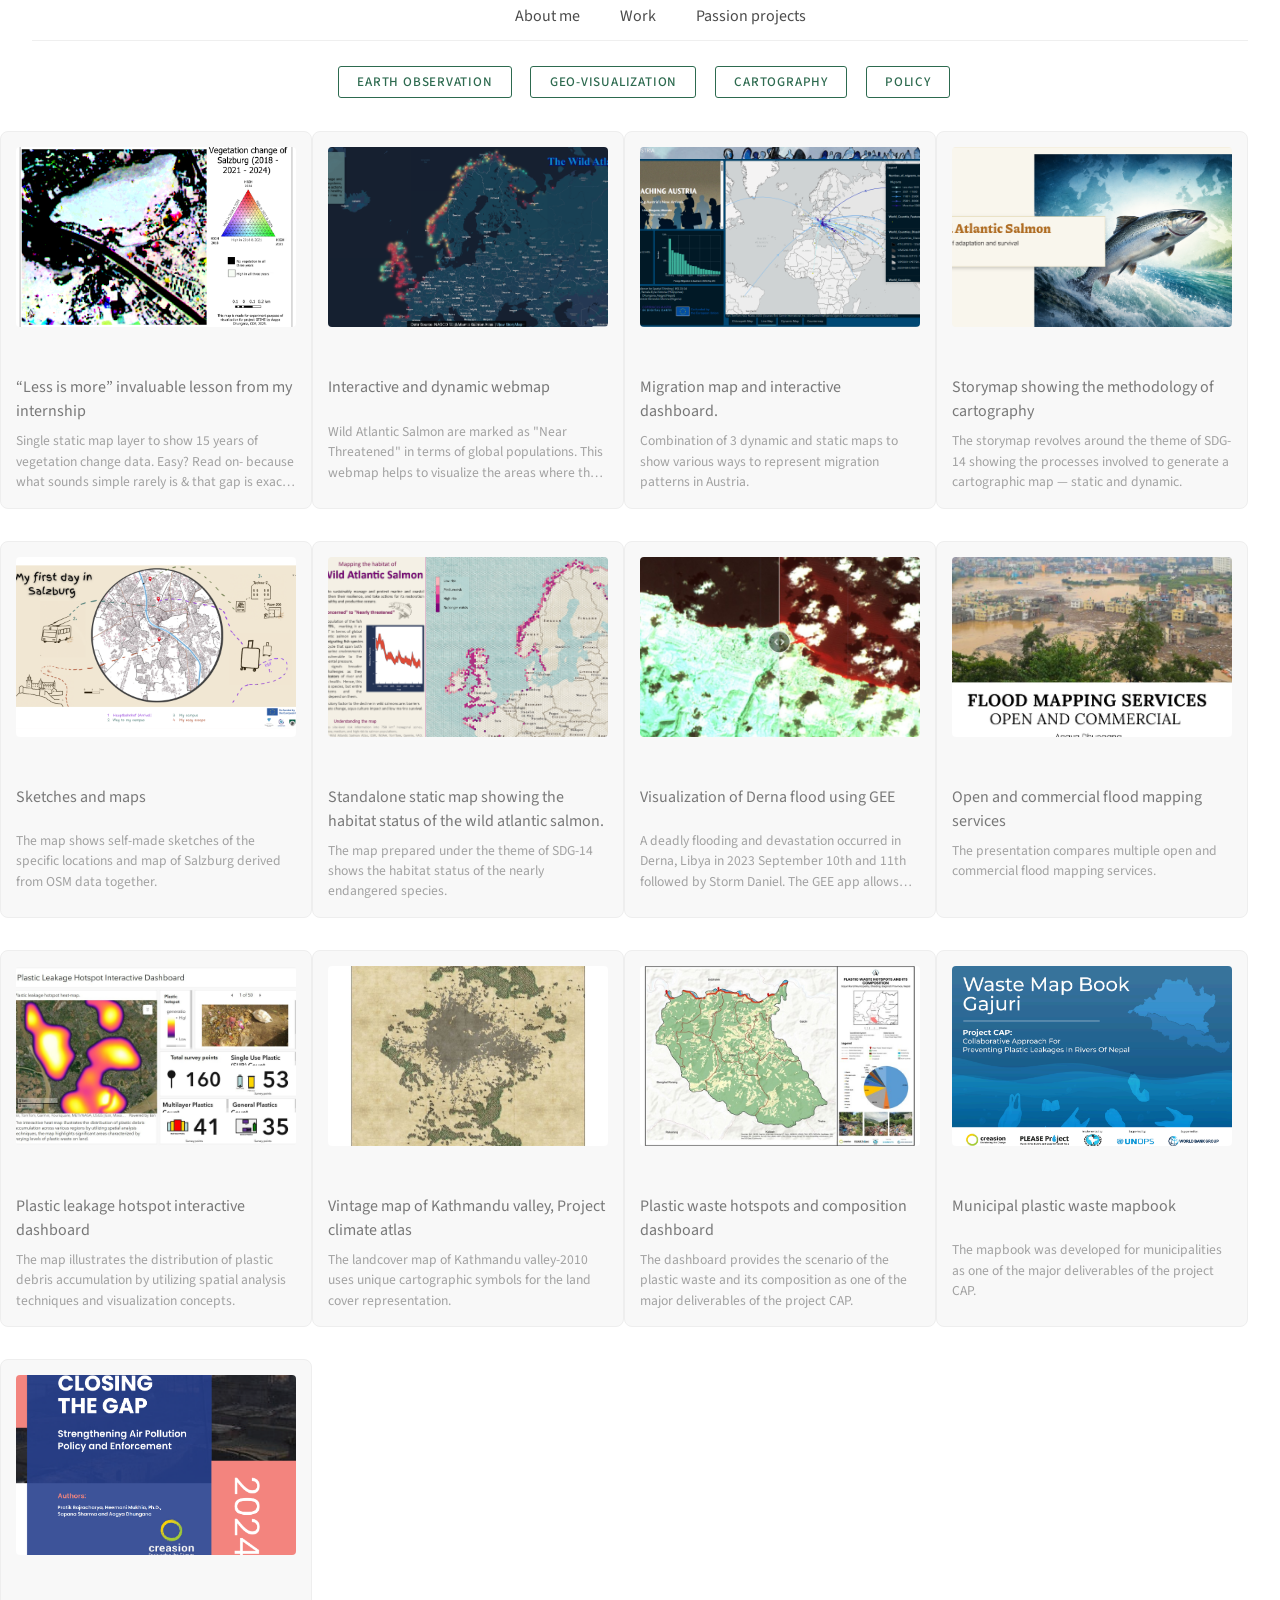
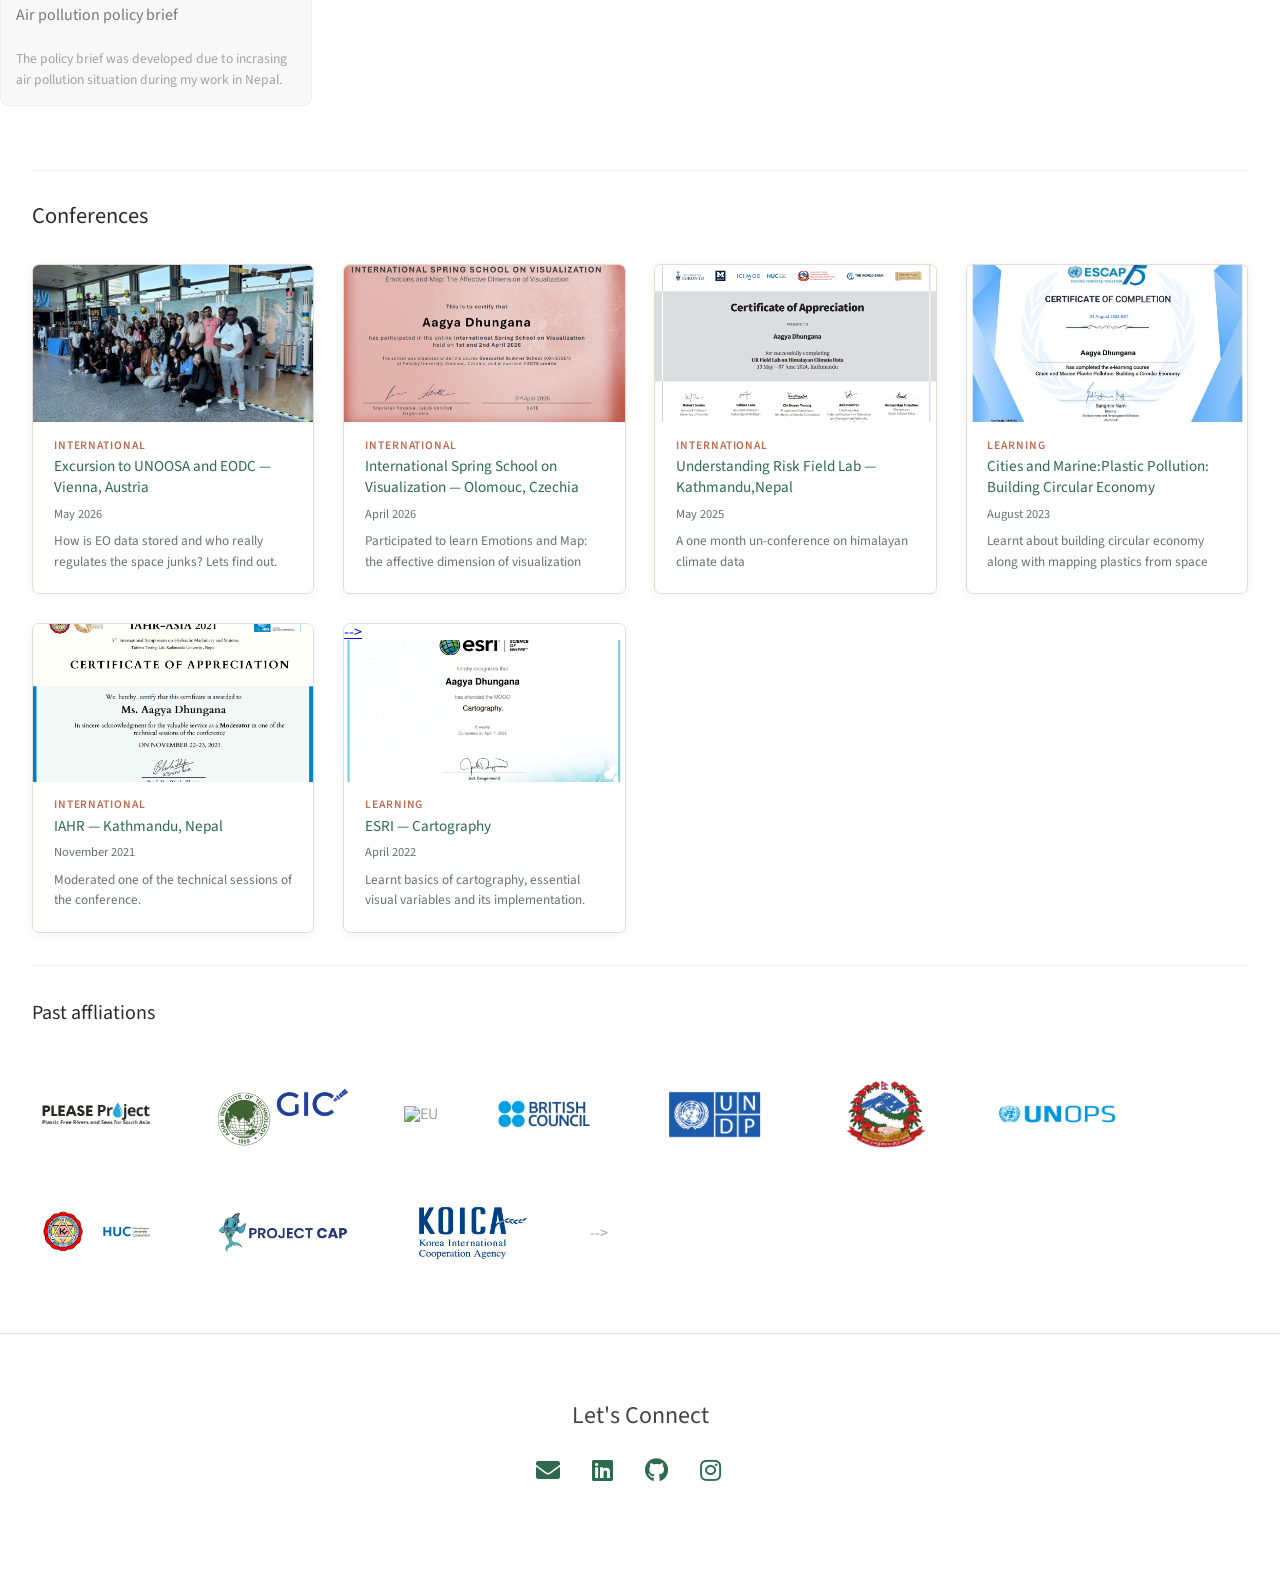
==== commit af926eec: "Update index.html" ====
--- a/index.html
+++ b/index.html
@@ -34,7 +34,14 @@
 				</div>
 
 				<div class="row">
-
+					
+					<article class="col-3 col-6-small col-12-xsmall work-item gv">
+						<a href="GTIME_internship.html" target="_blank" rel="noopener noreferrer" class="work-link">
+							<img src="images/thumbs/GTIME_internship.png" alt="GTIME_internship" class="image fit thumb" />
+						</a>
+						<h3>  “Less is more” invaluable lesson from my internship</h3>
+						<p>Single static map layer to show 15 years of vegetation change data. Easy? Read on- because what sounds simple rarely is & that gap is exactly where things get interesting</p>
+					</article>
 					<article class="col-3 col-6-small col-12-xsmall work-item gv">
 						<a href="https://aagyad.github.io/wildatlanticsalmon.github.io/" target="_blank" rel="noopener noreferrer" class="work-link">
 							<img src="images/Salmon_webmap.png" alt="Wild atlantic salmon" class="image fit thumb" />
@@ -140,8 +147,6 @@
 		<section id="conferences">
 				<h2>Conferences</h2>
 					<div class="conference-grid">
-
-
 						
 						<div class="conference-card">
 						<a href="certificates/CDE_excursion.pdf" target="_blank" class="conf-image">
